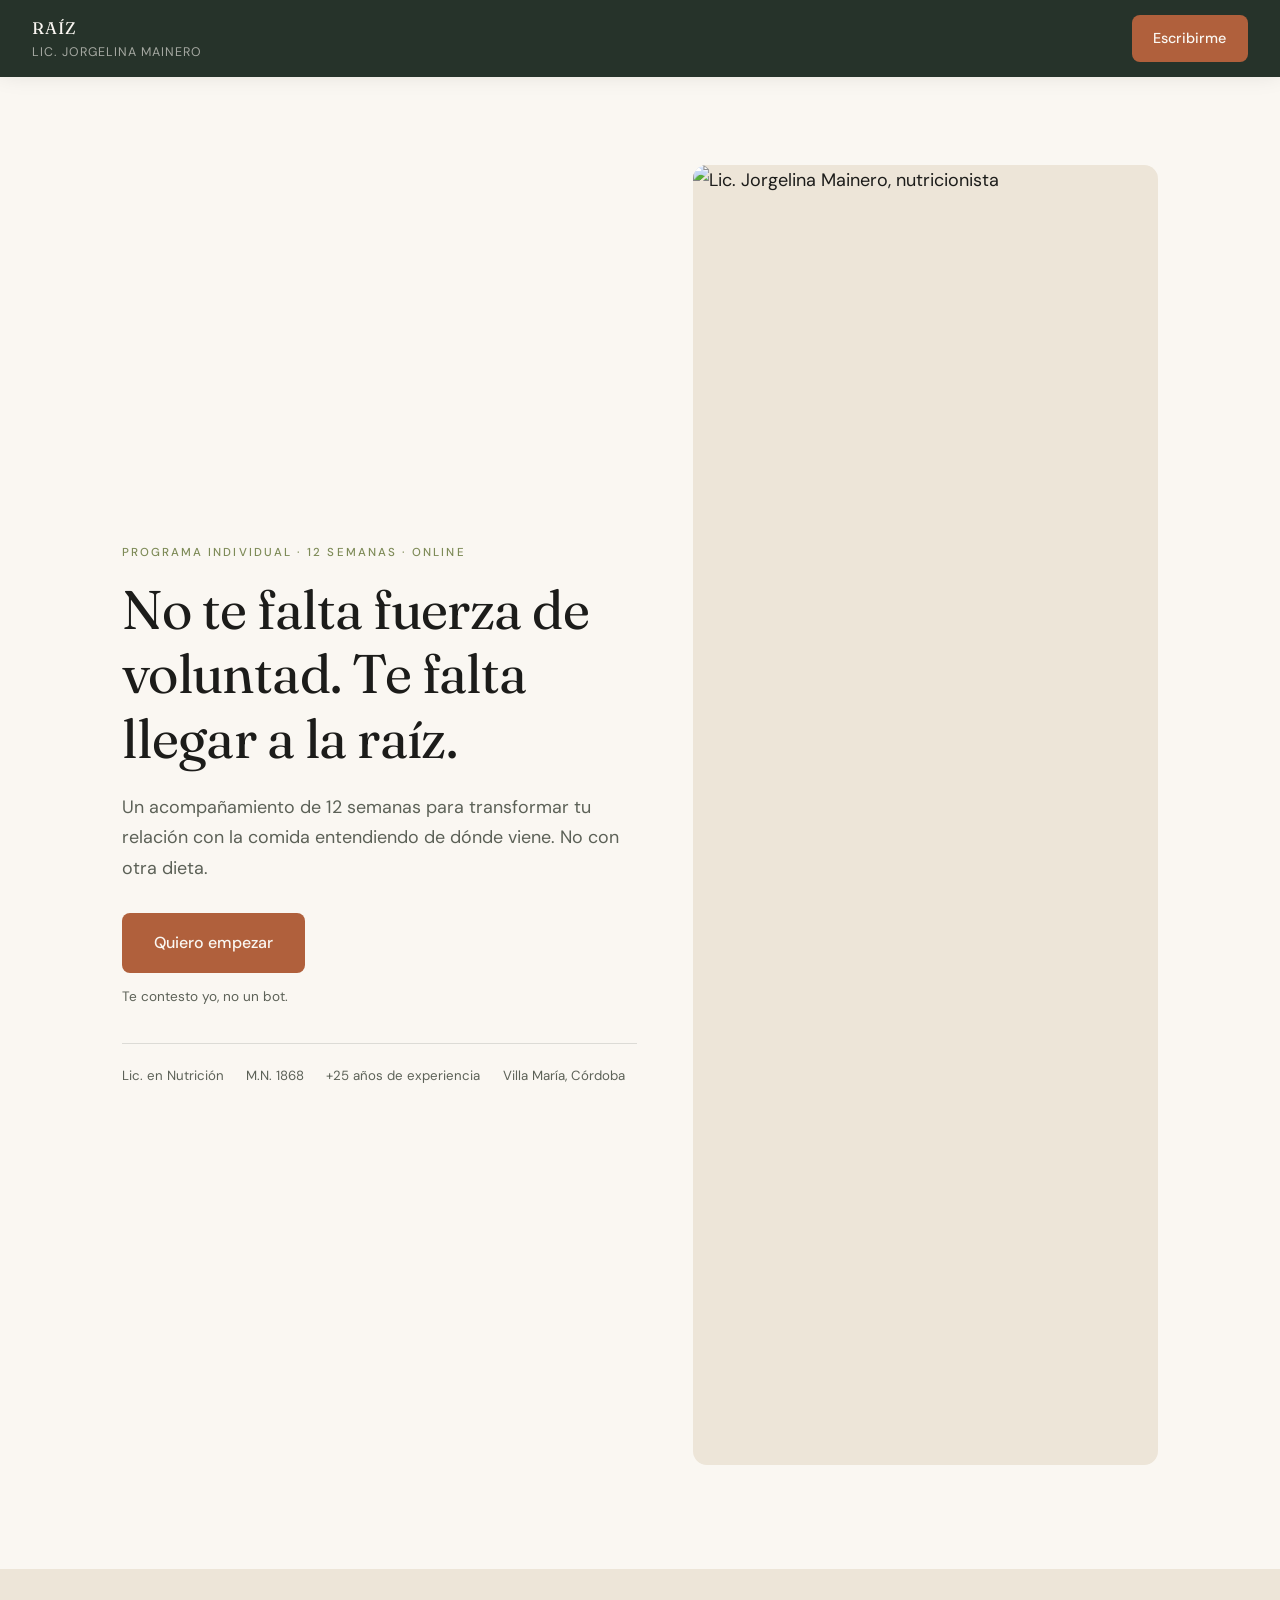
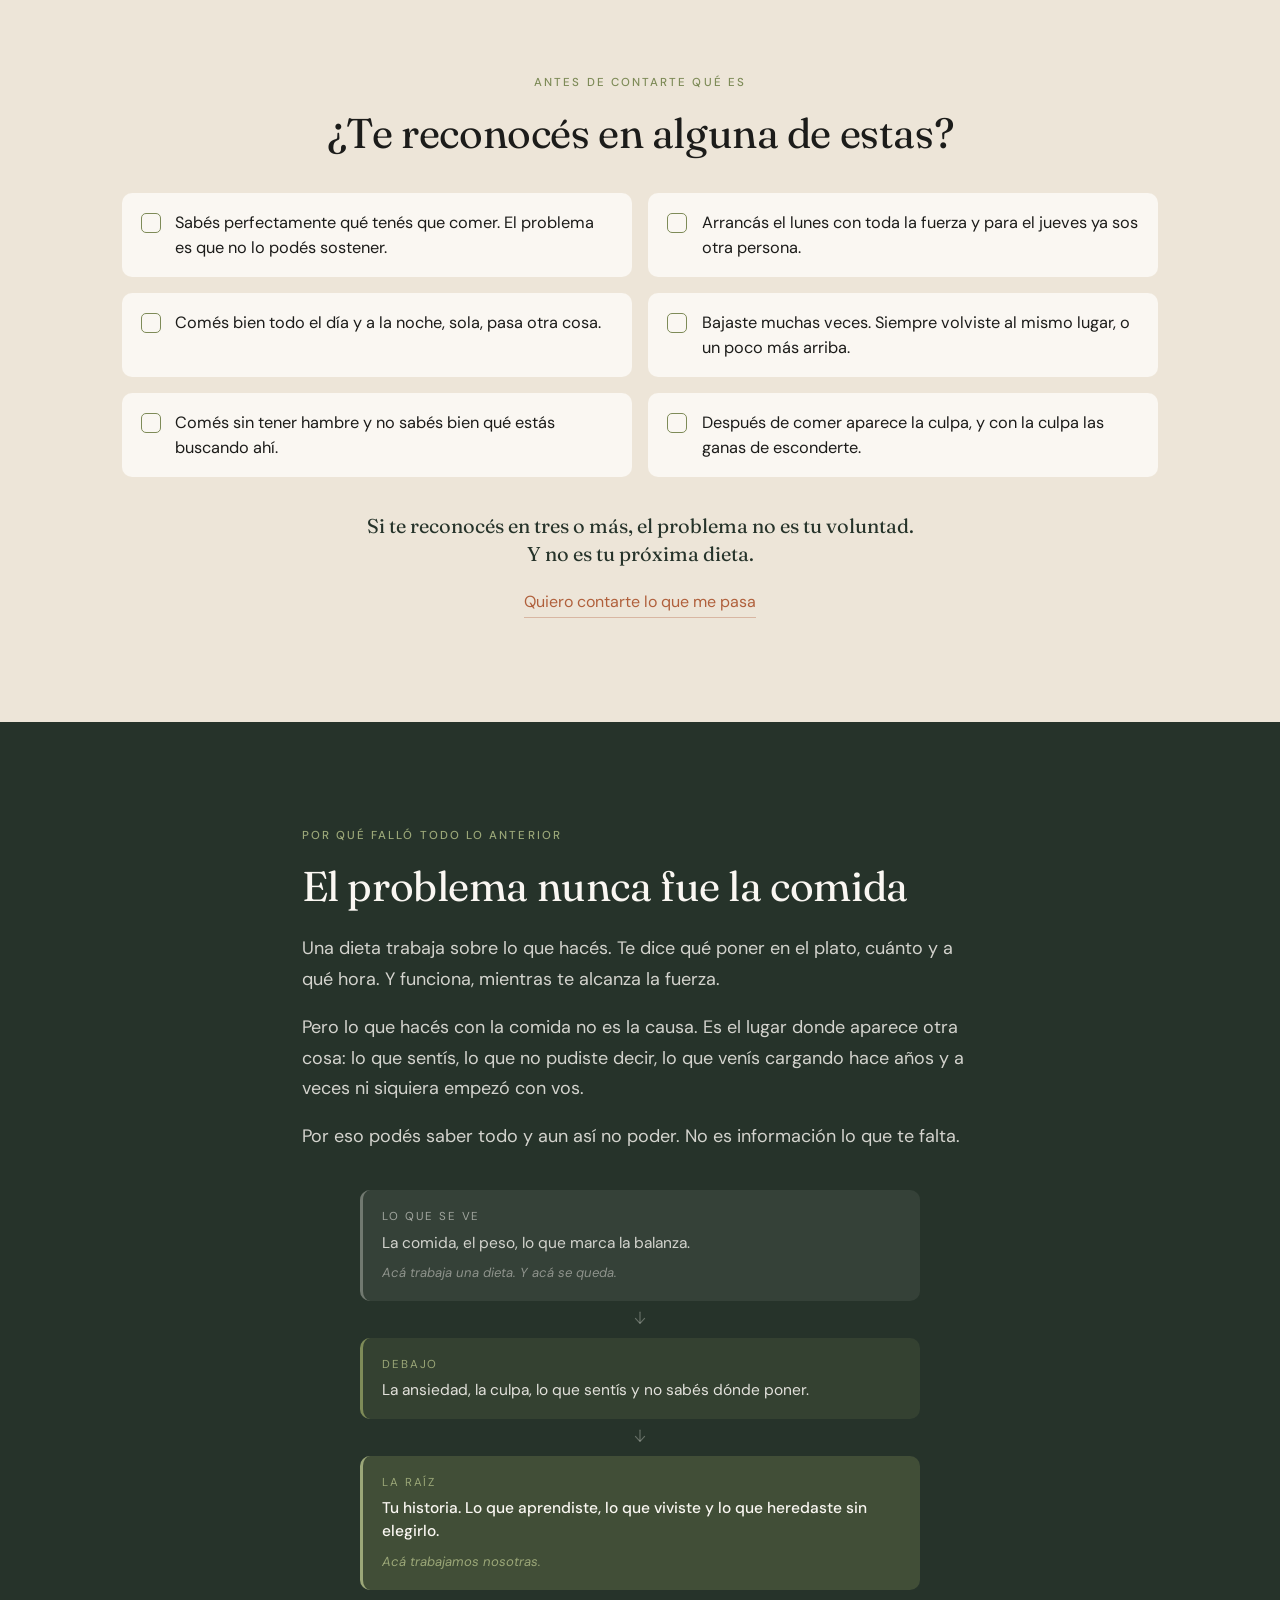
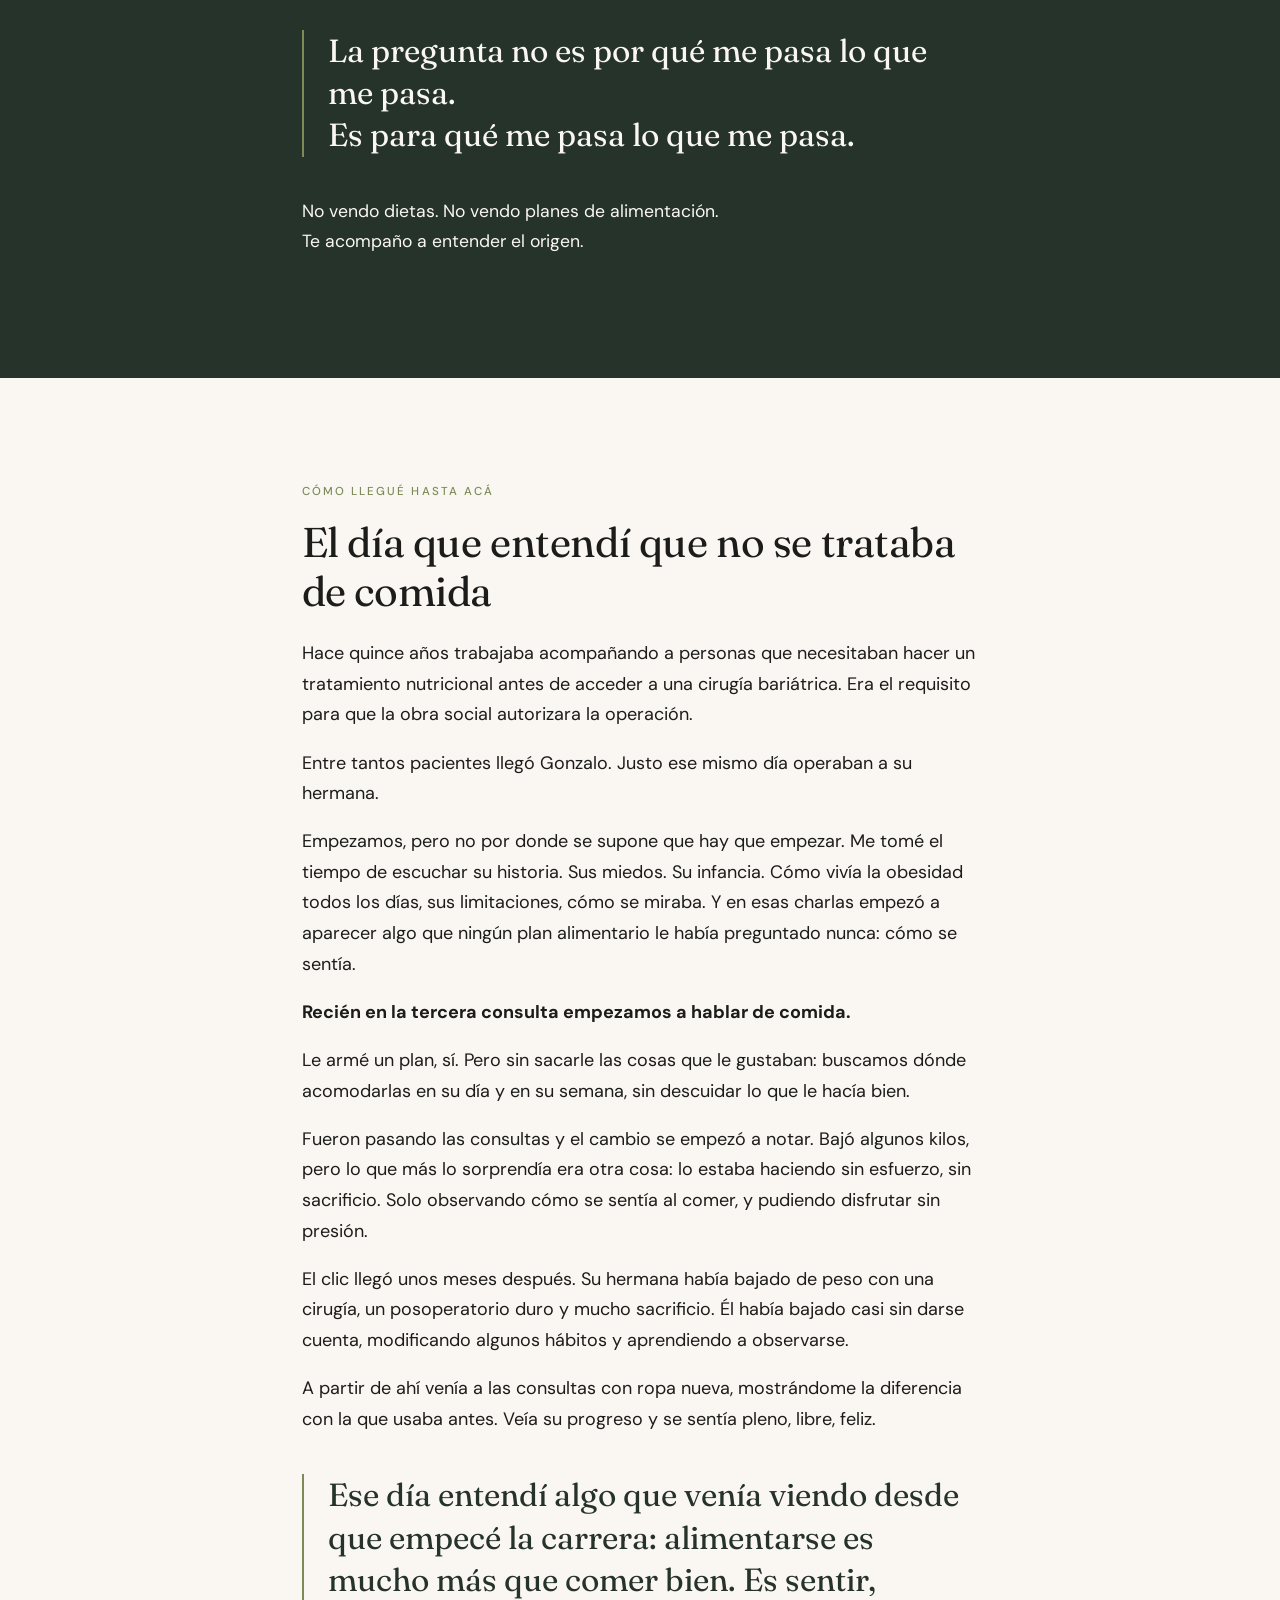
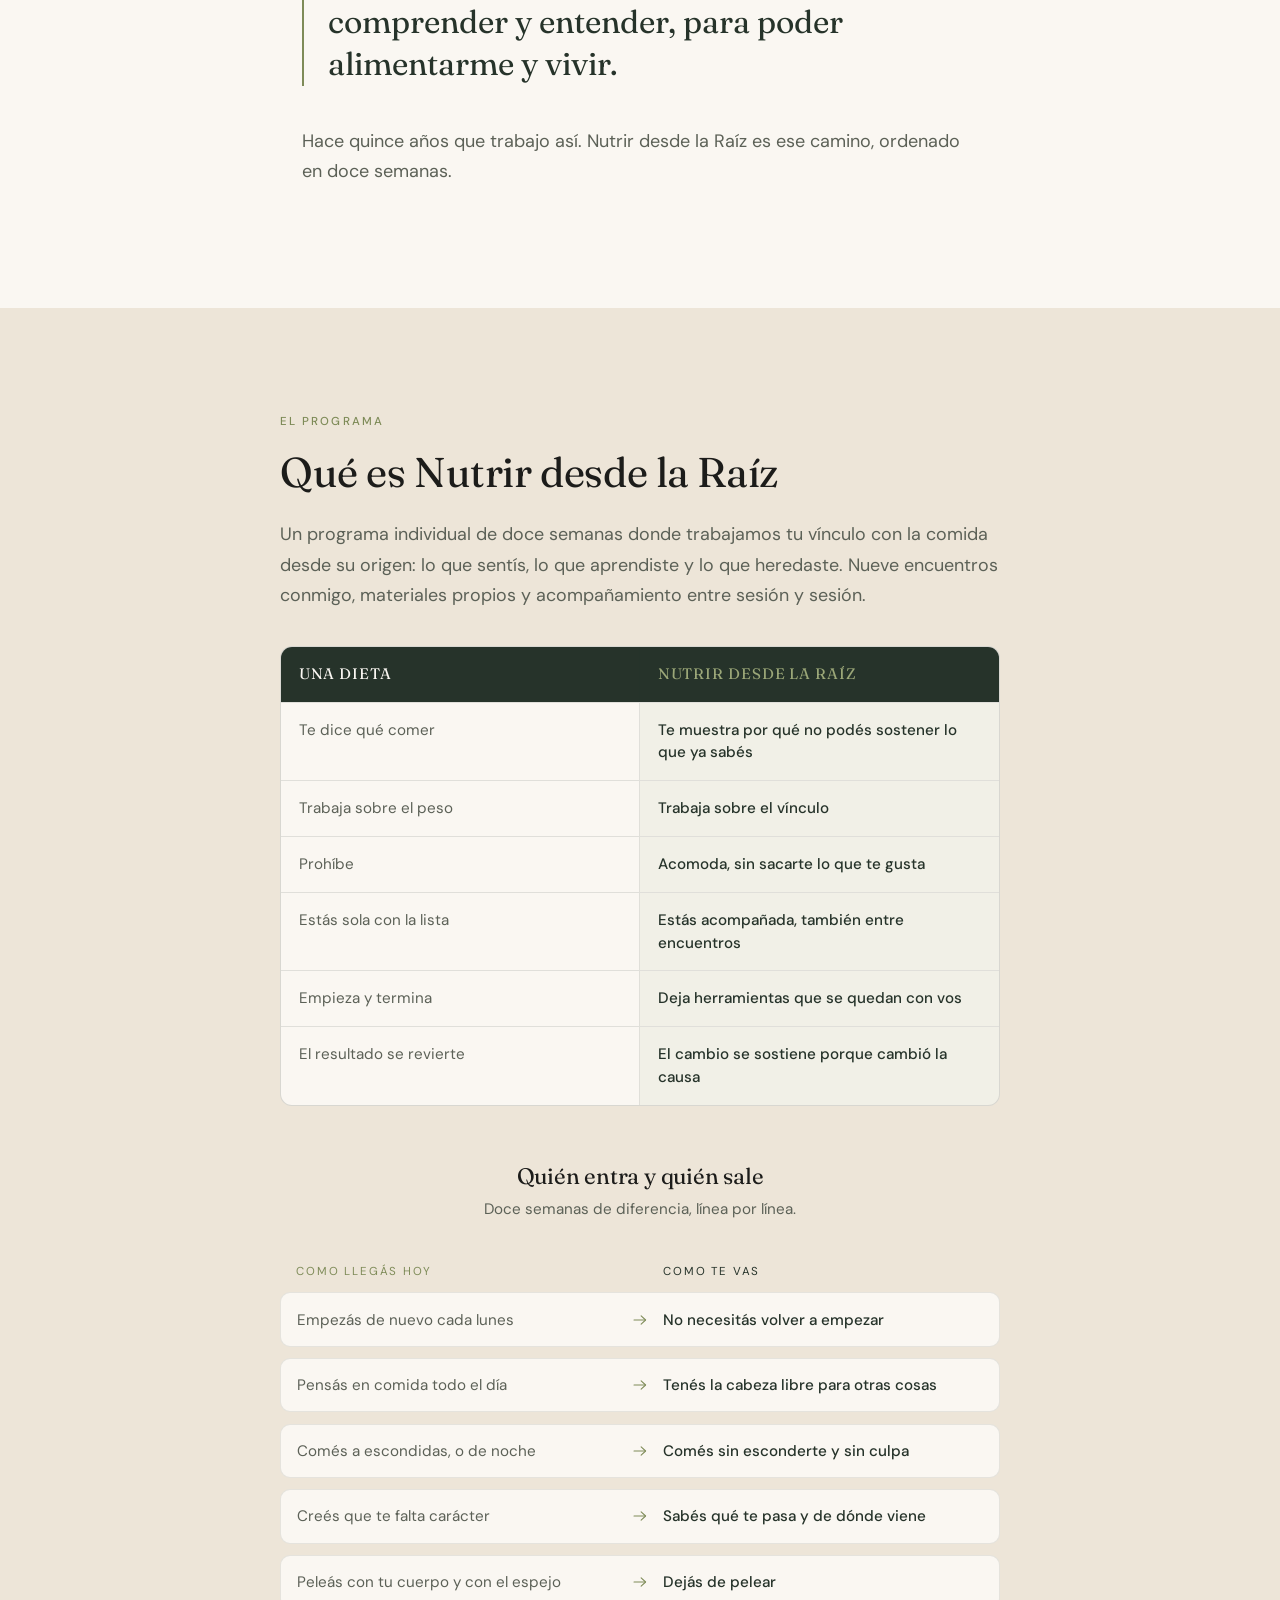
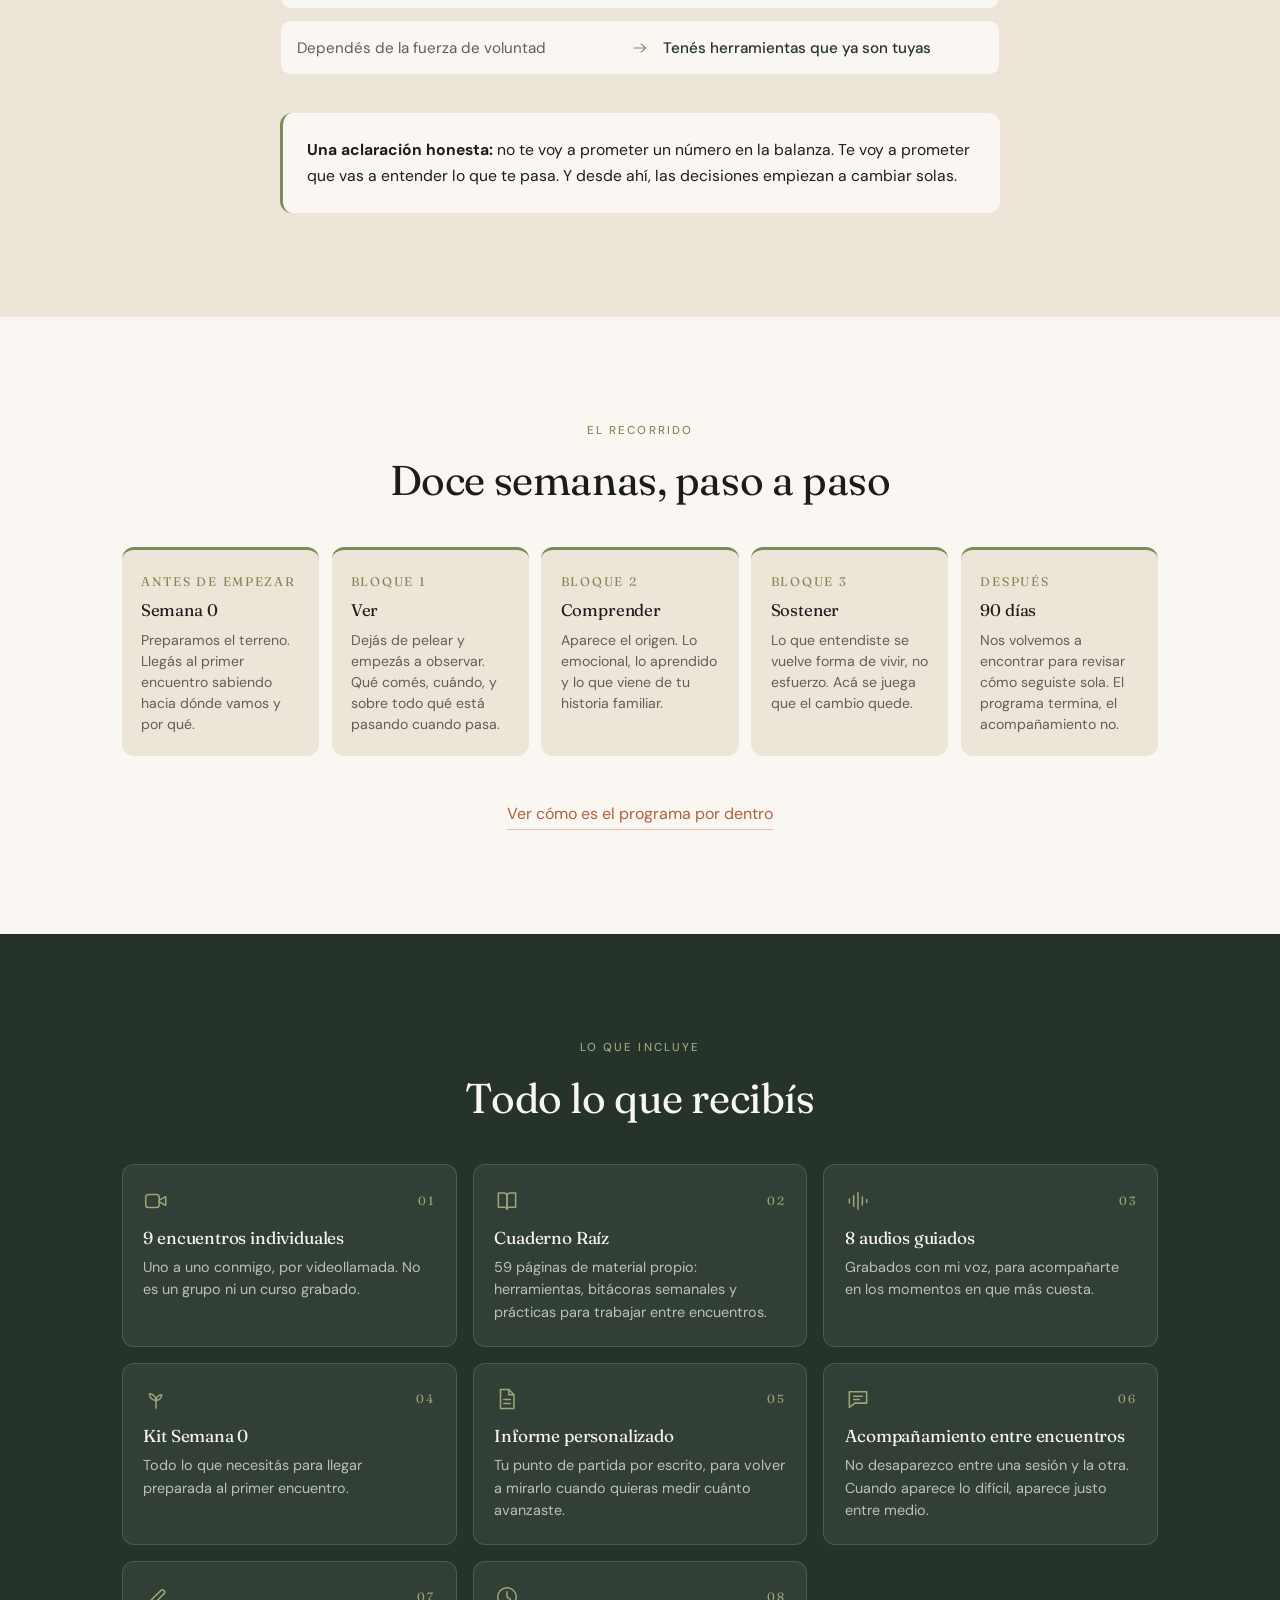
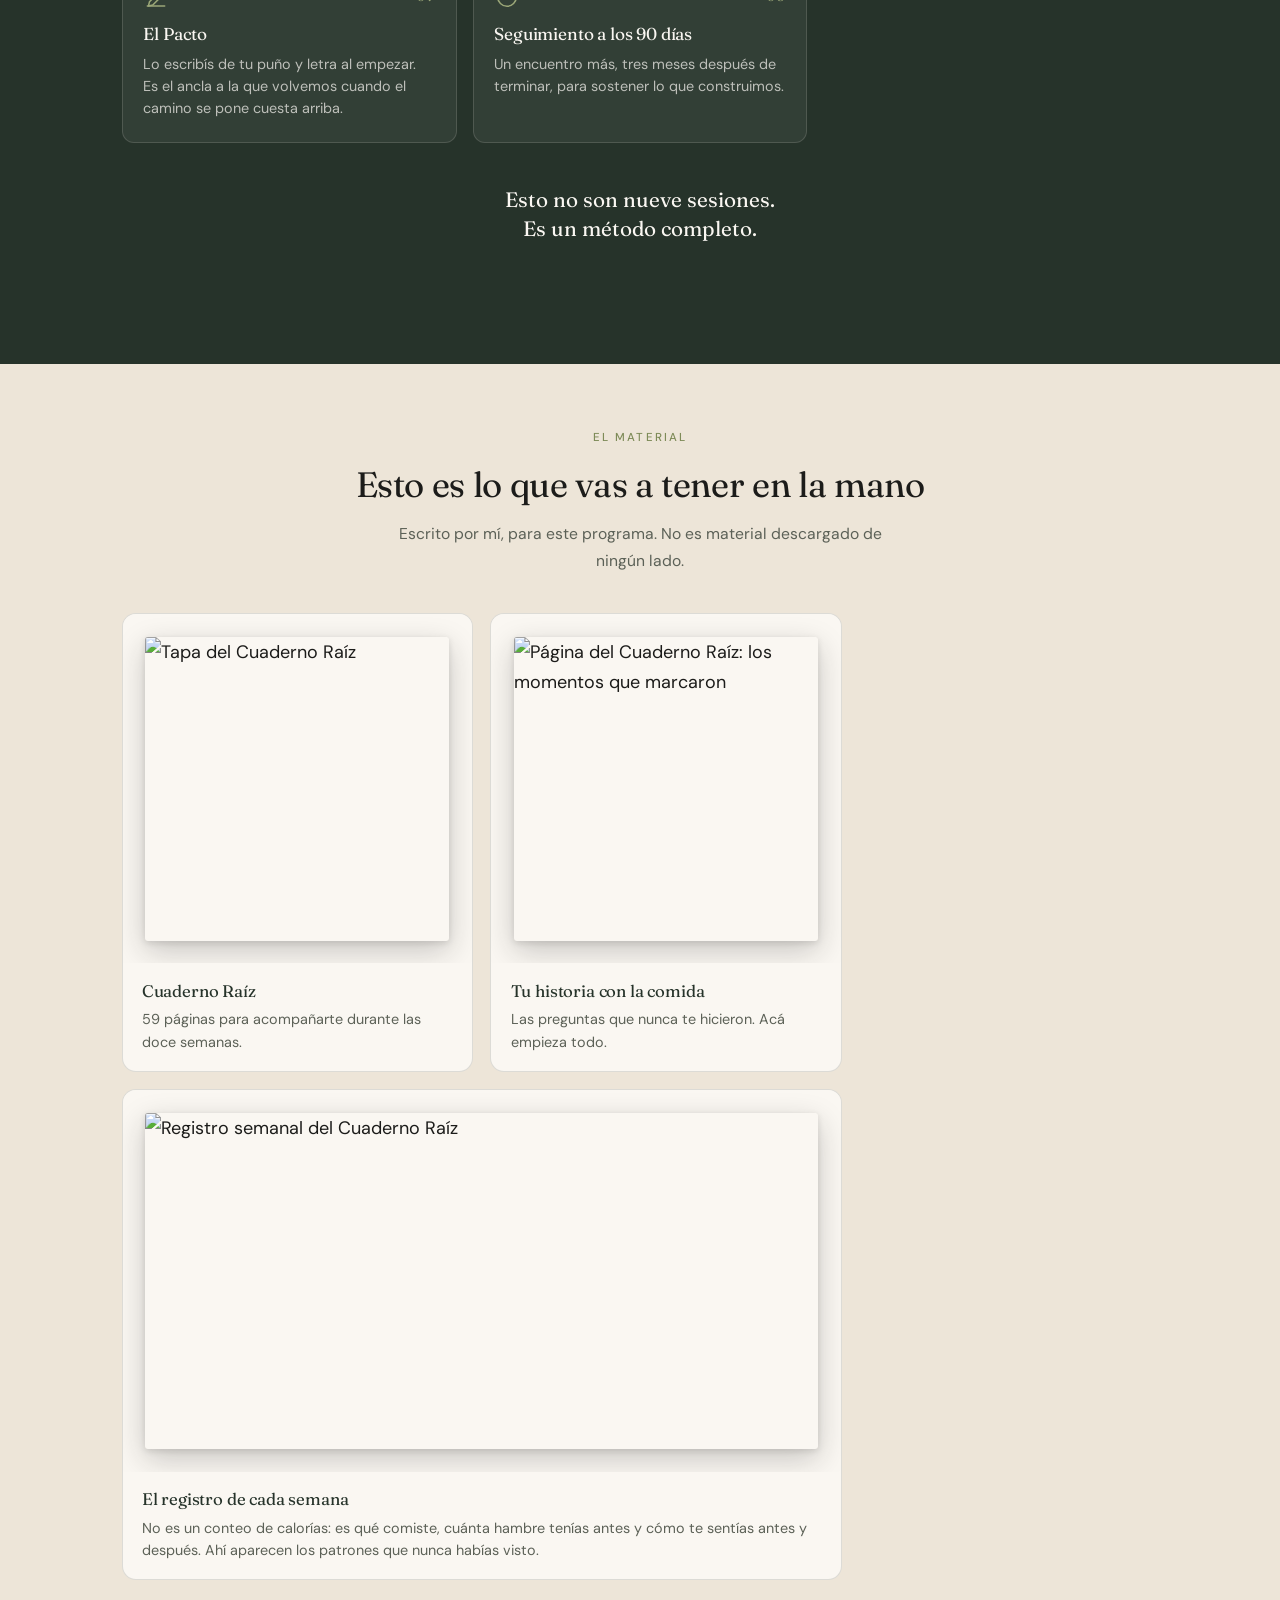
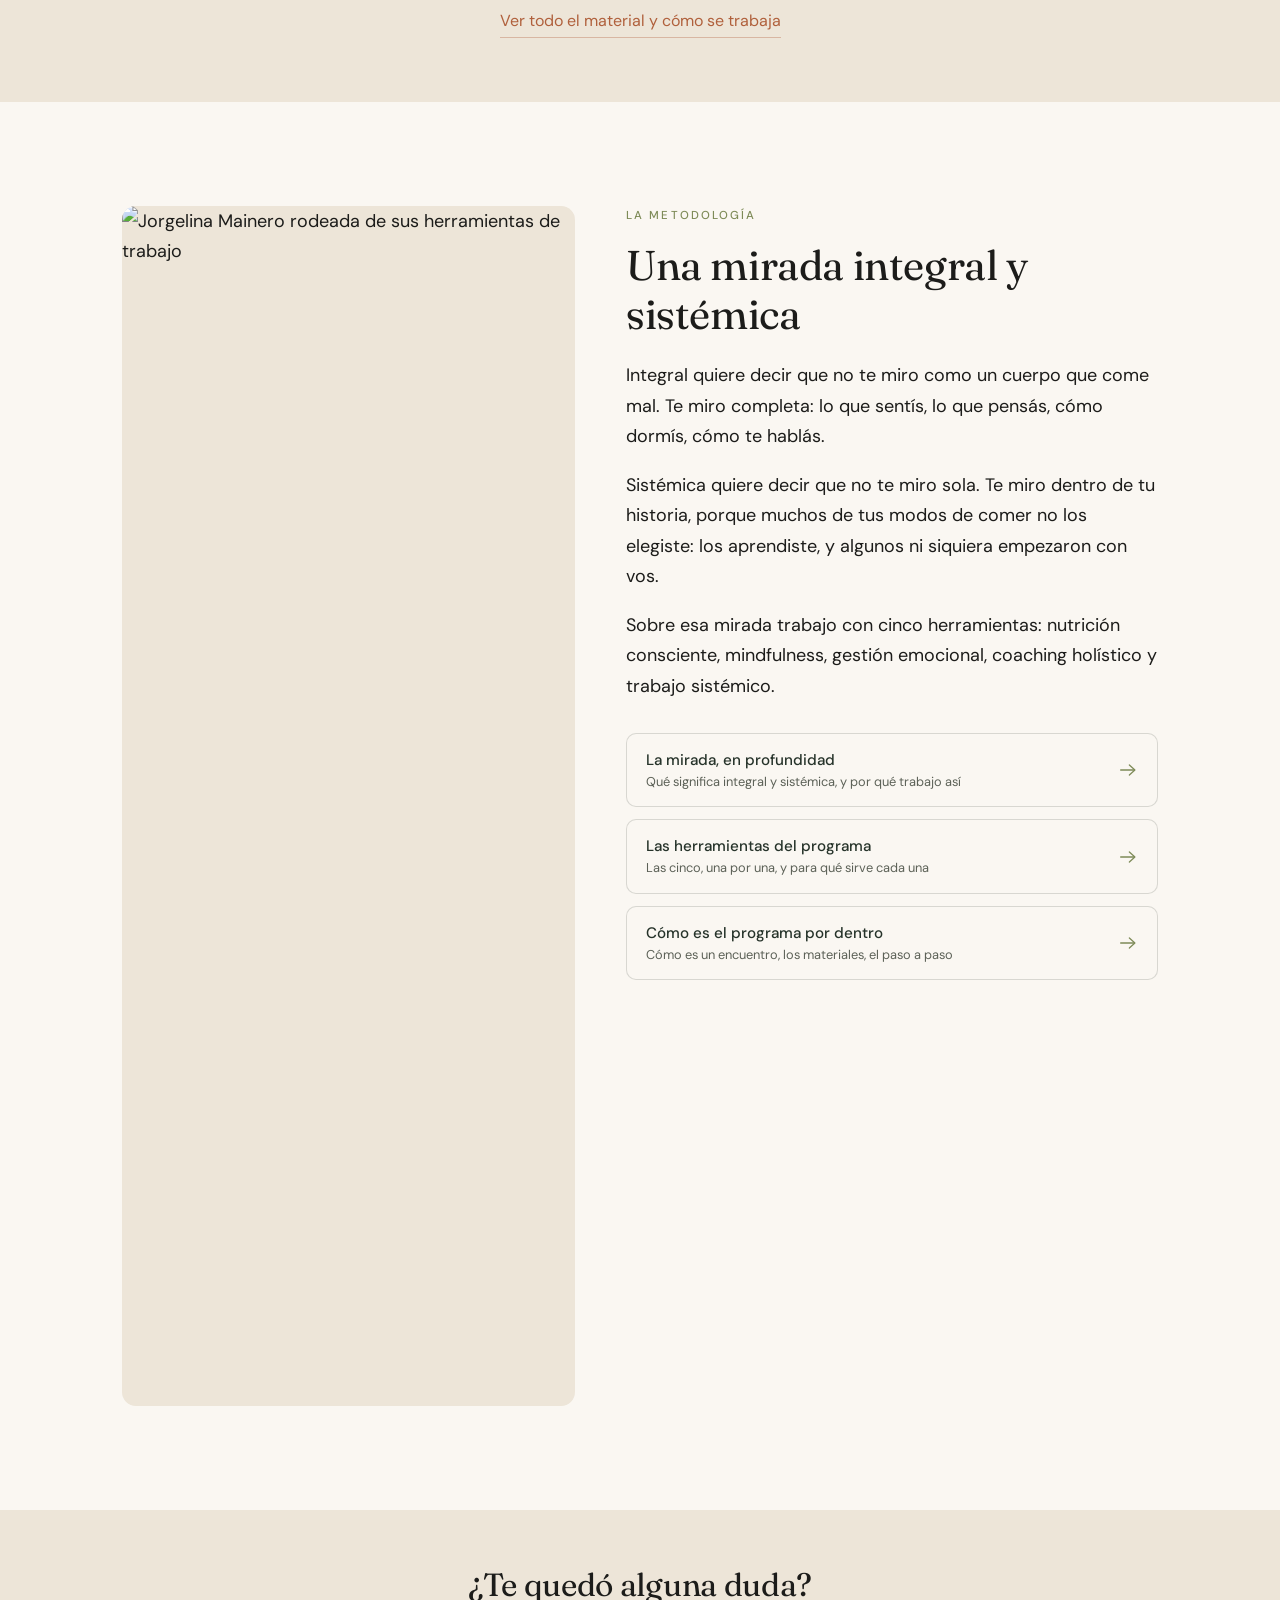
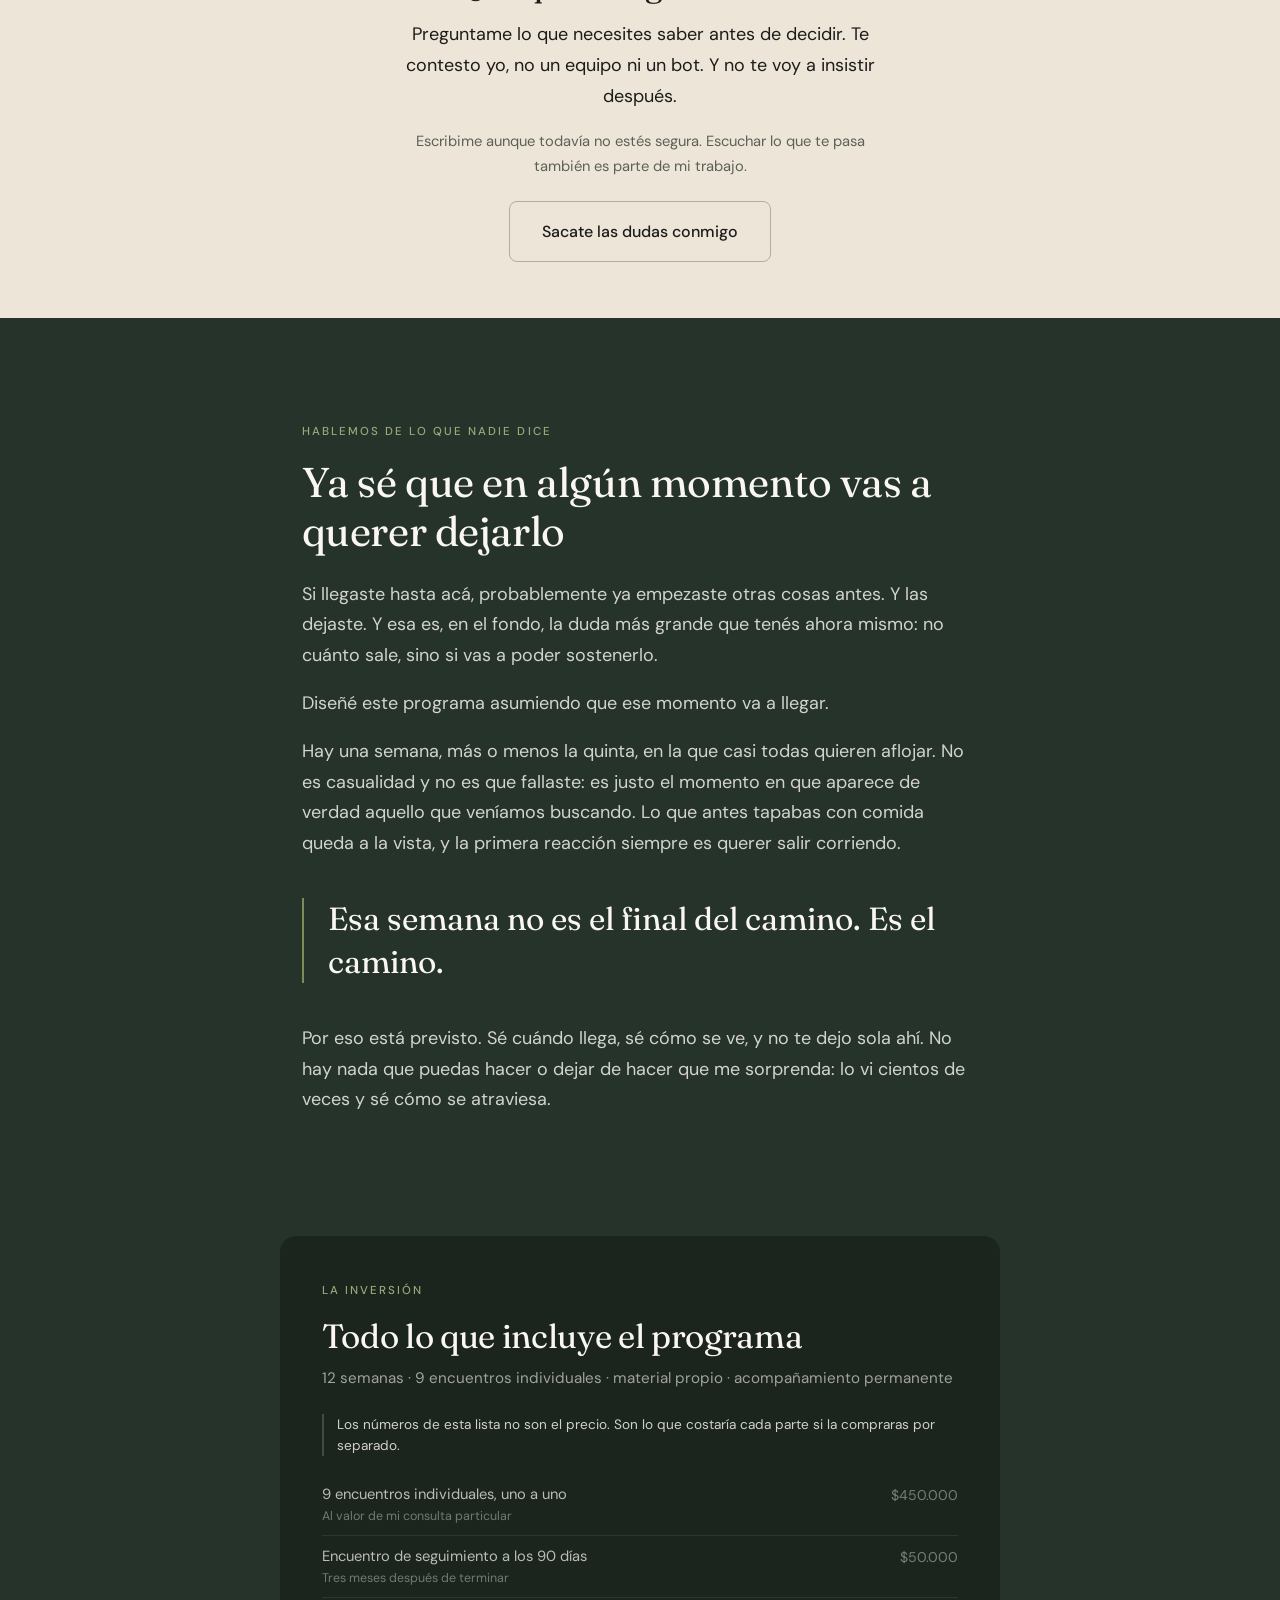
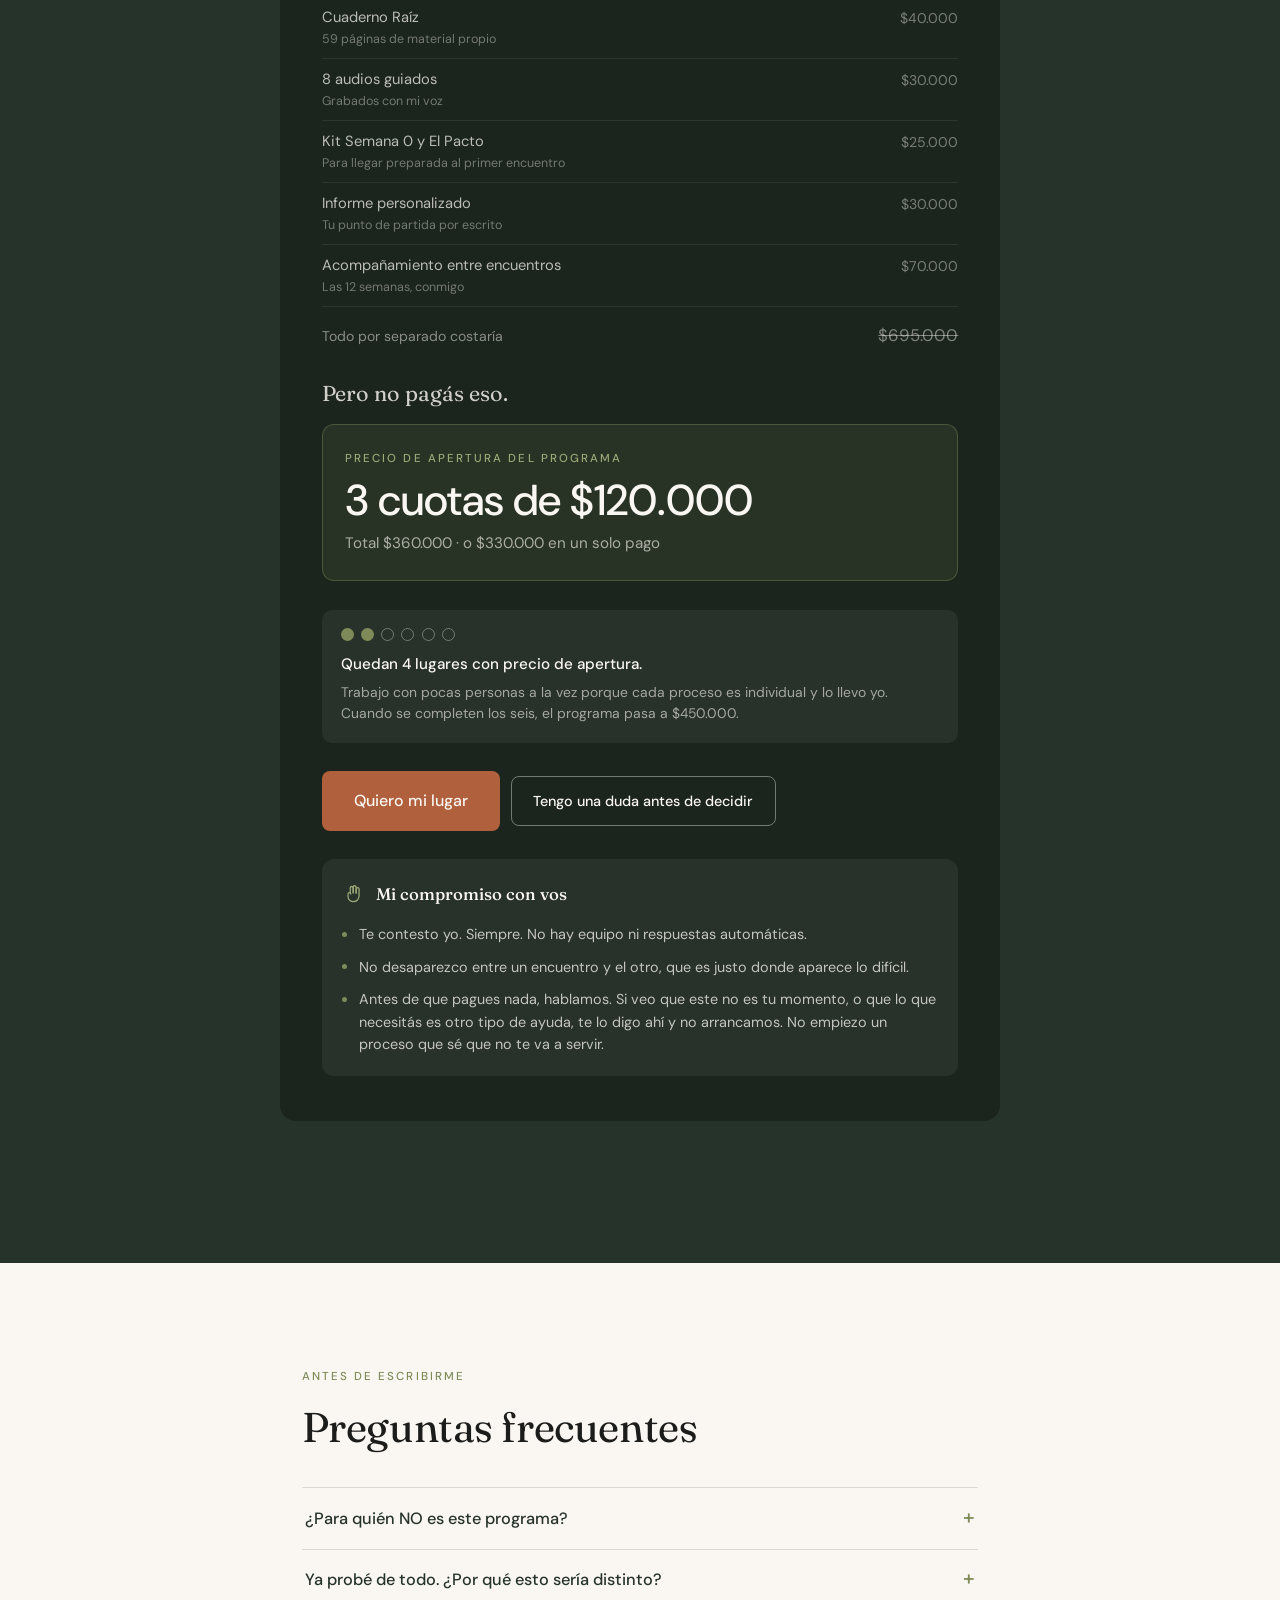
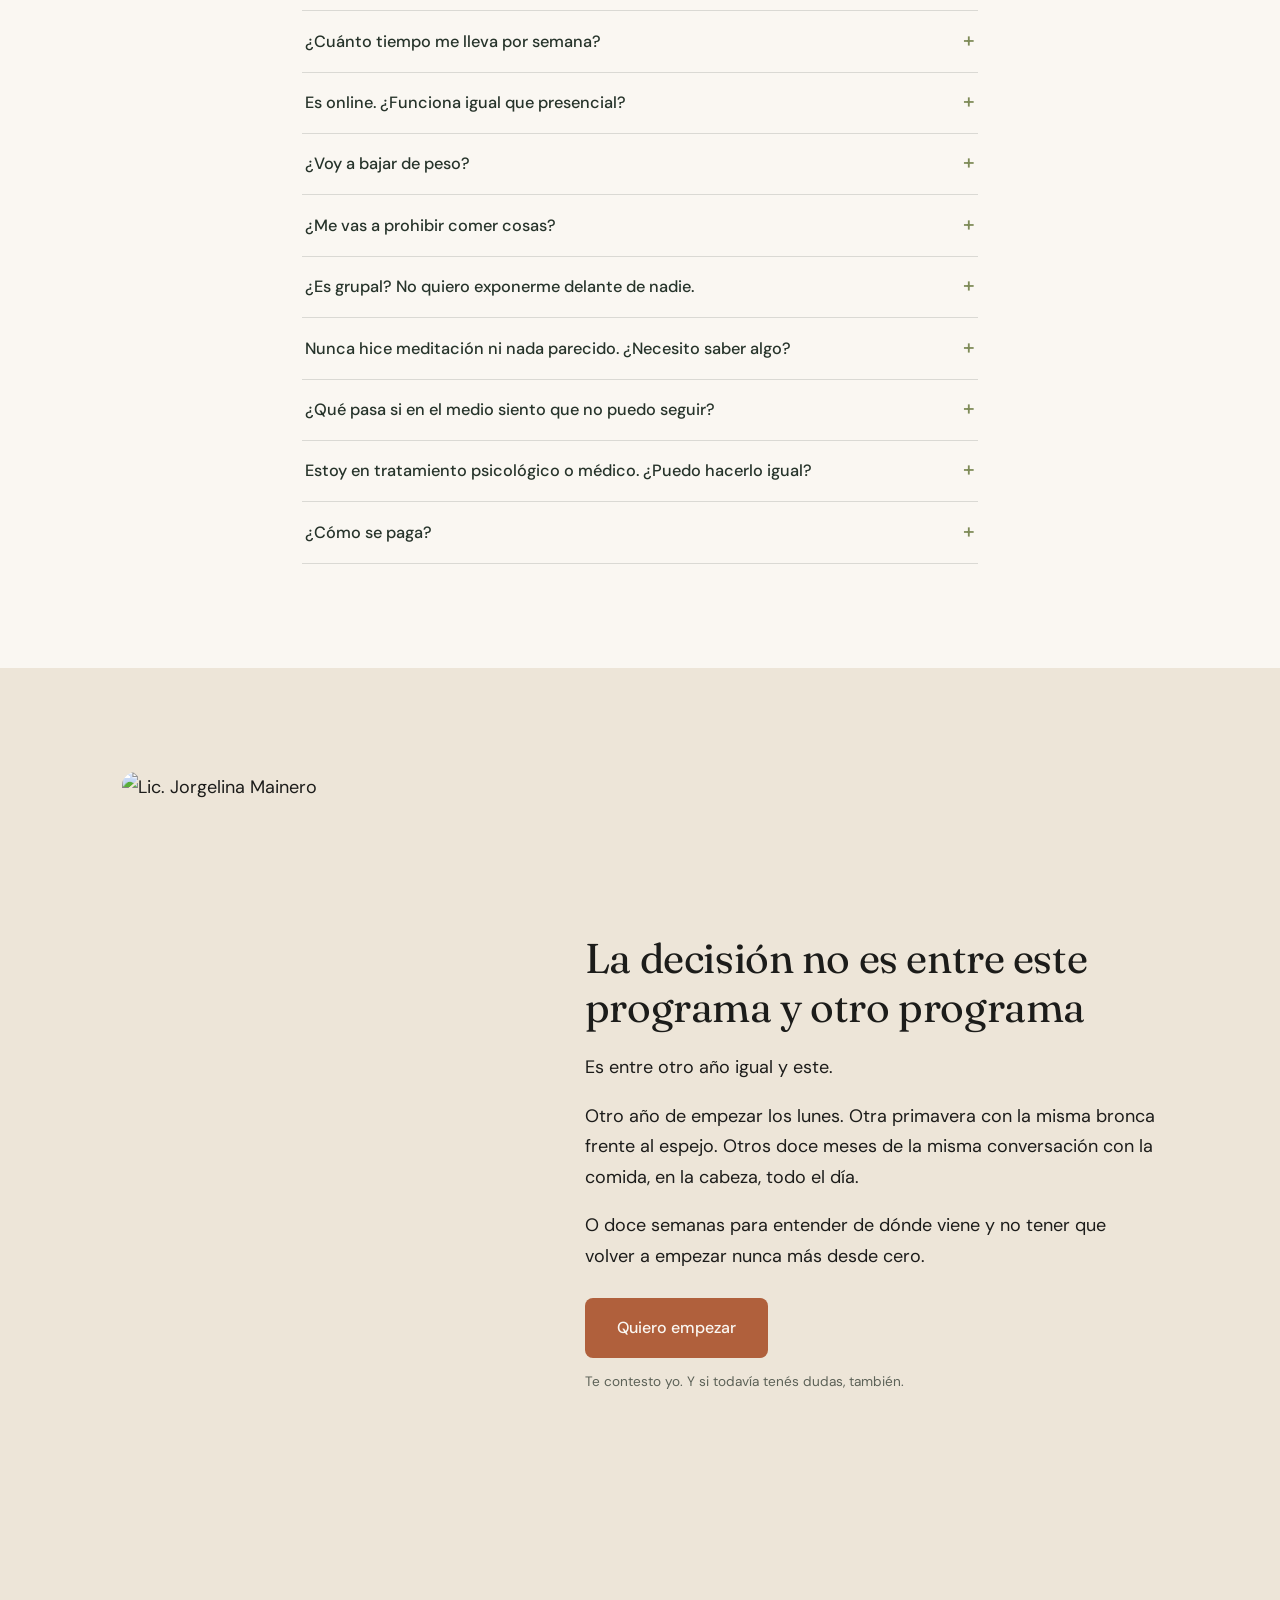
==== index.html @ c506e62b "Sitio Nutrir desde la Raiz - paginas y estilos" ====
<!DOCTYPE html>
<html lang="es-AR">
<head>
<meta charset="UTF-8">
<meta name="viewport" content="width=device-width, initial-scale=1">
<title>Nutrir desde la Raíz — Lic. Jorgelina Mainero</title>
<meta name="description" content="Programa individual de 12 semanas para transformar tu relación con la comida entendiendo de dónde viene. Nutrición integral y bienestar emocional. Lic. Jorgelina Mainero, M.N. 1868.">
<meta property="og:title" content="Nutrir desde la Raíz — Programa de 12 semanas">
<meta property="og:description" content="No te falta fuerza de voluntad. Te falta llegar a la raíz.">
<link rel="preconnect" href="https://fonts.googleapis.com">
<link rel="preconnect" href="https://fonts.gstatic.com" crossorigin>
<link href="https://fonts.googleapis.com/css2?family=Fraunces:opsz,wght@9..144,300;9..144,400;9..144,500&family=DM+Sans:wght@400;500&display=swap" rel="stylesheet">
<link rel="stylesheet" href="estilos.css">
</head>
<body>

<svg width="0" height="0" style="position:absolute" aria-hidden="true" focusable="false"><defs>
<symbol id="i-bowl" viewBox="0 0 24 24"><path d="M3 11h18a9 9 0 0 1-18 0z"/><path d="M12.2 8c0-1.7.8-2.5 2-3.3"/><path d="M8.6 8c0-1.2.6-1.8 1.5-2.4"/></symbol>
<symbol id="i-ripple" viewBox="0 0 24 24"><circle cx="12" cy="12" r="2.2"/><circle cx="12" cy="12" r="6"/><circle cx="12" cy="12" r="9.6"/></symbol>
<symbol id="i-heart" viewBox="0 0 24 24"><path d="M12 20.2s-7.2-4.5-7.2-9.4A3.9 3.9 0 0 1 12 8.3a3.9 3.9 0 0 1 7.2 2.5c0 4.9-7.2 9.4-7.2 9.4z"/></symbol>
<symbol id="i-target" viewBox="0 0 24 24"><circle cx="12" cy="12" r="8.6"/><circle cx="12" cy="12" r="3.2"/><path d="M12 3.4v2.6M12 18v2.6M3.4 12H6M18 12h2.6"/></symbol>
<symbol id="i-nodes" viewBox="0 0 24 24"><circle cx="12" cy="5" r="2.2"/><circle cx="5" cy="18" r="2.2"/><circle cx="19" cy="18" r="2.2"/><path d="M10.7 6.9 6.3 16.1M13.3 6.9l4.4 9.2M7.2 18h9.6"/></symbol>
<symbol id="i-video" viewBox="0 0 24 24"><rect x="2.5" y="6" width="12.5" height="12" rx="2.6"/><path d="M15 11.2 21 8v8l-6-3.2z"/></symbol>
<symbol id="i-book" viewBox="0 0 24 24"><path d="M4 4.6h5.6a3 3 0 0 1 2.4 3v11.8a2.4 2.4 0 0 0-2.4-1.7H4z"/><path d="M20 4.6h-5.6a3 3 0 0 0-2.4 3v11.8a2.4 2.4 0 0 1 2.4-1.7H20z"/></symbol>
<symbol id="i-wave" viewBox="0 0 24 24"><path d="M4 10.2v3.6M8 7.2v9.6M12 4.4v15.2M16 8.4v7.2M20 10.6v2.8"/></symbol>
<symbol id="i-sprout" viewBox="0 0 24 24"><path d="M12 20.5v-7.2"/><path d="M12 13.3c0-3.4-2.7-6.1-6.1-6.1 0 3.4 2.7 6.1 6.1 6.1z"/><path d="M12 13.3c0-2.9 2.3-5.2 5.2-5.2 0 2.9-2.3 5.2-5.2 5.2z"/></symbol>
<symbol id="i-doc" viewBox="0 0 24 24"><path d="M6 3.2h7.6L18.4 8v12.8H6z"/><path d="M13.6 3.2V8h4.8"/><path d="M9 12.4h6M9 16.2h6"/></symbol>
<symbol id="i-chat" viewBox="0 0 24 24"><path d="M4 5.4h16v10.4H9.2l-5.2 4z"/><path d="M8 9.4h8M8 12.4h5"/></symbol>
<symbol id="i-pen" viewBox="0 0 24 24"><path d="M4 20.4h16"/><path d="M6 16.4 16.3 6.1a2.1 2.1 0 0 1 3 3L9 19.4l-4 1z"/></symbol>
<symbol id="i-clock" viewBox="0 0 24 24"><circle cx="12" cy="12" r="8.6"/><path d="M12 7.2V12l3.2 2.1"/></symbol>
<symbol id="i-shield" viewBox="0 0 24 24"><path d="M12 3.2 19 6v6c0 4.3-3 7.7-7 8.8-4-1.1-7-4.5-7-8.8V6z"/><path d="m9.1 12 2.2 2.2 4.3-4.4"/></symbol>
<symbol id="i-play" viewBox="0 0 24 24"><path d="M8.5 5.6v12.8L19 12z"/></symbol>
<symbol id="i-pause" viewBox="0 0 24 24"><path d="M9.4 5.6v12.8M14.6 5.6v12.8"/></symbol>
<symbol id="i-arrow" viewBox="0 0 24 24"><path d="M4 12h15"/><path d="m13.5 6.5 6 5.5-6 5.5"/></symbol>
<symbol id="i-down" viewBox="0 0 24 24"><path d="M12 5v13"/><path d="m6.5 12.5 5.5 6 5.5-6"/></symbol>
<symbol id="i-hand" viewBox="0 0 24 24"><path d="M9 11V5.4a1.6 1.6 0 0 1 3.2 0V11"/><path d="M12.2 10.4V4.6a1.6 1.6 0 0 1 3.2 0V11"/><path d="M15.4 11V6.6a1.6 1.6 0 0 1 3.2 0v7.6c0 3.4-2.6 6.2-6 6.2s-6-2.4-6-5.4v-3a1.5 1.5 0 0 1 3 0"/></symbol>
<symbol id="i-eye" viewBox="0 0 24 24"><path d="M2.5 12S6 5.8 12 5.8 21.5 12 21.5 12 18 18.2 12 18.2 2.5 12 2.5 12z"/><circle cx="12" cy="12" r="3"/></symbol>
<symbol id="i-layers" viewBox="0 0 24 24"><path d="m12 3.4 8.6 4.4L12 12.2 3.4 7.8z"/><path d="m3.4 12.4 8.6 4.4 8.6-4.4"/><path d="m3.4 16.8 8.6 4.4 8.6-4.4"/></symbol>
</defs></svg>

<div id="prog"></div>

<div id="bar">
  <div>
    <a class="bmark" href="index.html">Raíz</a>
    <div class="bsub">Lic. Jorgelina Mainero</div>
  </div>
  <a class="btn btn-sm" href="https://wa.me/5493534139222?text=Hola%20Jorgelina%21%20Estoy%20leyendo%20la%20p%C3%A1gina%20del%20Programa%20Ra%C3%ADz%20y%20quiero%20hablar%20con%20vos." target="_blank" rel="noopener">Escribirme</a>
</div>

<!-- ===== HERO ===== -->
<section id="hero">
  <div class="wrap">
    <div class="hgrid">
      <div class="rv">
        <div class="eyebrow">Programa individual · 12 semanas · Online</div>
        <h1>No te falta fuerza de voluntad. Te falta llegar a la raíz.</h1>
        <p class="lead" style="margin-top:1.3rem">Un acompañamiento de 12 semanas para transformar tu relación con la comida entendiendo de dónde viene. No con otra dieta.</p>
        <a class="btn" href="https://wa.me/5493534139222?text=Hola%20Jorgelina%21%20Vengo%20de%20la%20p%C3%A1gina%20del%20Programa%20Ra%C3%ADz%20y%20quiero%20empezar.%20Contame%20c%C3%B3mo%20sigo." target="_blank" rel="noopener" style="margin-top:.8rem">Quiero empezar</a>
        <p class="micro">Te contesto yo, no un bot.</p>

        <!-- AUDIO: dejá "audio-jorgelina.mp3" en esta misma carpeta. Si no existe, el bloque se oculta solo. -->
        <div class="audio" id="audiobox">
          <div class="ico" id="aico"><svg class="ic ic-fill" style="width:15px;height:15px;margin-left:2px"><use href="#i-play"/></svg></div>
          <span>Escuchame 90 segundos antes de seguir leyendo</span>
          <audio id="aud" preload="none" src="audio-jorgelina.mp3"></audio>
        </div>

        <div class="creds">
          <span>Lic. en Nutrición</span><span>M.N. 1868</span><span>+25 años de experiencia</span><span>Villa María, Córdoba</span>
        </div>
      </div>
      <div class="hphoto rv">
        <img src="img/jorgelina-hero.jpg" alt="Lic. Jorgelina Mainero, nutricionista" width="1040" height="1300">
      </div>
    </div>
  </div>
</section>

<!-- ===== EL ESPEJO ===== -->
<section class="s-arena">
  <div class="wrap">
    <div class="narrow rv" style="text-align:center">
      <div class="eyebrow">Antes de contarte qué es</div>
      <h2>¿Te reconocés en alguna de estas?</h2>
    </div>
    <ul class="check rv">
      <li><span class="dot"></span><span>Sabés perfectamente qué tenés que comer. El problema es que no lo podés sostener.</span></li>
      <li><span class="dot"></span><span>Arrancás el lunes con toda la fuerza y para el jueves ya sos otra persona.</span></li>
      <li><span class="dot"></span><span>Comés bien todo el día y a la noche, sola, pasa otra cosa.</span></li>
      <li><span class="dot"></span><span>Bajaste muchas veces. Siempre volviste al mismo lugar, o un poco más arriba.</span></li>
      <li><span class="dot"></span><span>Comés sin tener hambre y no sabés bien qué estás buscando ahí.</span></li>
      <li><span class="dot"></span><span>Después de comer aparece la culpa, y con la culpa las ganas de esconderte.</span></li>
    </ul>
    <div class="narrow rv" style="text-align:center">
      <p style="font-family:var(--serif);font-size:1.25rem;line-height:1.4;color:var(--verde)">Si te reconocés en tres o más, el problema no es tu voluntad.<br>Y no es tu próxima dieta.</p>
      <a class="tlink" href="https://wa.me/5493534139222?text=Hola%20Jorgelina%21%20Me%20sent%C3%AD%20muy%20identificada%20con%20las%20situaciones%20que%20describ%C3%ADs%20en%20tu%20p%C3%A1gina.%20Quiero%20contarte%20lo%20que%20me%20pasa%20a%20m%C3%AD." target="_blank" rel="noopener">Quiero contarte lo que me pasa</a>
    </div>
  </div>
</section>

<!-- ===== EL REENCUADRE ===== -->
<section class="s-verde">
  <div class="wrap narrow rv">
    <div class="eyebrow">Por qué falló todo lo anterior</div>
    <h2>El problema nunca fue la comida</h2>
    <p style="margin-top:1.4rem">Una dieta trabaja sobre lo que hacés. Te dice qué poner en el plato, cuánto y a qué hora. Y funciona, mientras te alcanza la fuerza.</p>
    <p>Pero lo que hacés con la comida no es la causa. Es el lugar donde aparece otra cosa: lo que sentís, lo que no pudiste decir, lo que venís cargando hace años y a veces ni siquiera empezó con vos.</p>
    <p>Por eso podés saber todo y aun así no poder. No es información lo que te falta.</p>

    <div class="capas">
      <div class="capa c1">
        <div class="t">Lo que se ve</div>
        <div class="d">La comida, el peso, lo que marca la balanza.</div>
        <div class="w">Acá trabaja una dieta. Y acá se queda.</div>
      </div>
      <div class="capaflecha"><svg class="ic" style="width:20px;height:20px"><use href="#i-down"/></svg></div>
      <div class="capa c2">
        <div class="t">Debajo</div>
        <div class="d">La ansiedad, la culpa, lo que sentís y no sabés dónde poner.</div>
      </div>
      <div class="capaflecha"><svg class="ic" style="width:20px;height:20px"><use href="#i-down"/></svg></div>
      <div class="capa c3">
        <div class="t">La raíz</div>
        <div class="d">Tu historia. Lo que aprendiste, lo que viviste y lo que heredaste sin elegirlo.</div>
        <div class="w">Acá trabajamos nosotras.</div>
      </div>
    </div>

    <blockquote class="quote">La pregunta no es por qué me pasa lo que me pasa.<br>Es para qué me pasa lo que me pasa.</blockquote>
    <p style="font-size:1.1rem;color:var(--hueso)">No vendo dietas. No vendo planes de alimentación.<br>Te acompaño a entender el origen.</p>
  </div>
</section>

<!-- ===== LA HISTORIA ===== -->
<section class="s-hueso">
  <div class="wrap narrow rv">
    <div class="eyebrow">Cómo llegué hasta acá</div>
    <h2>El día que entendí que no se trataba de comida</h2>
    <p style="margin-top:1.4rem">Hace quince años trabajaba acompañando a personas que necesitaban hacer un tratamiento nutricional antes de acceder a una cirugía bariátrica. Era el requisito para que la obra social autorizara la operación.</p>
    <p>Entre tantos pacientes llegó Gonzalo. Justo ese mismo día operaban a su hermana.</p>
    <p>Empezamos, pero no por donde se supone que hay que empezar. Me tomé el tiempo de escuchar su historia. Sus miedos. Su infancia. Cómo vivía la obesidad todos los días, sus limitaciones, cómo se miraba. Y en esas charlas empezó a aparecer algo que ningún plan alimentario le había preguntado nunca: cómo se sentía.</p>
    <p><strong>Recién en la tercera consulta empezamos a hablar de comida.</strong></p>
    <p>Le armé un plan, sí. Pero sin sacarle las cosas que le gustaban: buscamos dónde acomodarlas en su día y en su semana, sin descuidar lo que le hacía bien.</p>
    <p>Fueron pasando las consultas y el cambio se empezó a notar. Bajó algunos kilos, pero lo que más lo sorprendía era otra cosa: lo estaba haciendo sin esfuerzo, sin sacrificio. Solo observando cómo se sentía al comer, y pudiendo disfrutar sin presión.</p>
    <p>El clic llegó unos meses después. Su hermana había bajado de peso con una cirugía, un posoperatorio duro y mucho sacrificio. Él había bajado casi sin darse cuenta, modificando algunos hábitos y aprendiendo a observarse.</p>
    <p>A partir de ahí venía a las consultas con ropa nueva, mostrándome la diferencia con la que usaba antes. Veía su progreso y se sentía pleno, libre, feliz.</p>
    <blockquote class="quote">Ese día entendí algo que venía viendo desde que empecé la carrera: alimentarse es mucho más que comer bien. Es sentir, comprender y entender, para poder alimentarme y vivir.</blockquote>
    <p style="color:var(--gris)">Hace quince años que trabajo así. Nutrir desde la Raíz es ese camino, ordenado en doce semanas.</p>
  </div>
</section>

<!-- ===== QUÉ ES RAÍZ ===== -->
<section class="s-arena">
  <div class="wrap">
    <div class="narrow rv">
      <div class="eyebrow">El programa</div>
      <h2>Qué es Nutrir desde la Raíz</h2>
      <p style="margin-top:1.4rem" class="lead">Un programa individual de doce semanas donde trabajamos tu vínculo con la comida desde su origen: lo que sentís, lo que aprendiste y lo que heredaste. Nueve encuentros conmigo, materiales propios y acompañamiento entre sesión y sesión.</p>
    </div>

    <div class="cmp narrow rv">
      <div class="row head"><div class="c">Una dieta</div><div class="c">Nutrir desde la Raíz</div></div>
      <div class="row"><div class="c">Te dice qué comer</div><div class="c">Te muestra por qué no podés sostener lo que ya sabés</div></div>
      <div class="row"><div class="c">Trabaja sobre el peso</div><div class="c">Trabaja sobre el vínculo</div></div>
      <div class="row"><div class="c">Prohíbe</div><div class="c">Acomoda, sin sacarte lo que te gusta</div></div>
      <div class="row"><div class="c">Estás sola con la lista</div><div class="c">Estás acompañada, también entre encuentros</div></div>
      <div class="row"><div class="c">Empieza y termina</div><div class="c">Deja herramientas que se quedan con vos</div></div>
      <div class="row"><div class="c">El resultado se revierte</div><div class="c">El cambio se sostiene porque cambió la causa</div></div>
    </div>

    <div class="narrow rv" style="margin-top:3.5rem;text-align:center">
      <h3 style="margin-bottom:.4rem">Quién entra y quién sale</h3>
      <p style="font-size:.95rem;color:var(--gris)">Doce semanas de diferencia, línea por línea.</p>
    </div>
    <div class="ad narrow rv">
      <div class="hd"><span>Como llegás hoy</span><span></span><span>Como te vas</span></div>
      <div class="p"><span class="x">Empezás de nuevo cada lunes</span><span class="ar"><svg class="ic" style="width:18px;height:18px"><use href="#i-arrow"/></svg></span><span class="y">No necesitás volver a empezar</span></div>
      <div class="p"><span class="x">Pensás en comida todo el día</span><span class="ar"><svg class="ic" style="width:18px;height:18px"><use href="#i-arrow"/></svg></span><span class="y">Tenés la cabeza libre para otras cosas</span></div>
      <div class="p"><span class="x">Comés a escondidas, o de noche</span><span class="ar"><svg class="ic" style="width:18px;height:18px"><use href="#i-arrow"/></svg></span><span class="y">Comés sin esconderte y sin culpa</span></div>
      <div class="p"><span class="x">Creés que te falta carácter</span><span class="ar"><svg class="ic" style="width:18px;height:18px"><use href="#i-arrow"/></svg></span><span class="y">Sabés qué te pasa y de dónde viene</span></div>
      <div class="p"><span class="x">Peleás con tu cuerpo y con el espejo</span><span class="ar"><svg class="ic" style="width:18px;height:18px"><use href="#i-arrow"/></svg></span><span class="y">Dejás de pelear</span></div>
      <div class="p"><span class="x">Dependés de la fuerza de voluntad</span><span class="ar"><svg class="ic" style="width:18px;height:18px"><use href="#i-arrow"/></svg></span><span class="y">Tenés herramientas que ya son tuyas</span></div>
    </div>

    <div class="narrow rv" style="background:var(--hueso);border-radius:12px;padding:1.5rem;border-left:3px solid var(--oliva)">
      <p style="margin:0;font-size:.98rem;line-height:1.65"><strong>Una aclaración honesta:</strong> no te voy a prometer un número en la balanza. Te voy a prometer que vas a entender lo que te pasa. Y desde ahí, las decisiones empiezan a cambiar solas.</p>
    </div>
  </div>
</section>

<!-- ===== EL CAMINO ===== -->
<section class="s-hueso">
  <div class="wrap">
    <div class="narrow rv" style="text-align:center">
      <div class="eyebrow">El recorrido</div>
      <h2>Doce semanas, paso a paso</h2>
    </div>
    <div class="tl rv">
      <div class="st"><div class="n">Antes de empezar</div><h3>Semana 0</h3><p>Preparamos el terreno. Llegás al primer encuentro sabiendo hacia dónde vamos y por qué.</p></div>
      <div class="st"><div class="n">Bloque 1</div><h3>Ver</h3><p>Dejás de pelear y empezás a observar. Qué comés, cuándo, y sobre todo qué está pasando cuando pasa.</p></div>
      <div class="st"><div class="n">Bloque 2</div><h3>Comprender</h3><p>Aparece el origen. Lo emocional, lo aprendido y lo que viene de tu historia familiar.</p></div>
      <div class="st"><div class="n">Bloque 3</div><h3>Sostener</h3><p>Lo que entendiste se vuelve forma de vivir, no esfuerzo. Acá se juega que el cambio quede.</p></div>
      <div class="st"><div class="n">Después</div><h3>90 días</h3><p>Nos volvemos a encontrar para revisar cómo seguiste sola. El programa termina, el acompañamiento no.</p></div>
    </div>
    <div class="narrow rv" style="text-align:center">
      <a class="tlink" href="el-programa.html">Ver cómo es el programa por dentro</a>
    </div>
  </div>
</section>

<!-- ===== TODO LO QUE RECIBÍS ===== -->
<section class="s-verde">
  <div class="wrap">
    <div class="narrow rv" style="text-align:center">
      <div class="eyebrow">Lo que incluye</div>
      <h2>Todo lo que recibís</h2>
    </div>
    <div class="cards rv">
      <div class="card"><div class="k"><svg class="ic"><use href="#i-video"/></svg>01</div><h3>9 encuentros individuales</h3><p>Uno a uno conmigo, por videollamada. No es un grupo ni un curso grabado.</p></div>
      <div class="card"><div class="k"><svg class="ic"><use href="#i-book"/></svg>02</div><h3>Cuaderno Raíz</h3><p>59 páginas de material propio: herramientas, bitácoras semanales y prácticas para trabajar entre encuentros.</p></div>
      <div class="card"><div class="k"><svg class="ic"><use href="#i-wave"/></svg>03</div><h3>8 audios guiados</h3><p>Grabados con mi voz, para acompañarte en los momentos en que más cuesta.</p></div>
      <div class="card"><div class="k"><svg class="ic"><use href="#i-sprout"/></svg>04</div><h3>Kit Semana 0</h3><p>Todo lo que necesitás para llegar preparada al primer encuentro.</p></div>
      <div class="card"><div class="k"><svg class="ic"><use href="#i-doc"/></svg>05</div><h3>Informe personalizado</h3><p>Tu punto de partida por escrito, para volver a mirarlo cuando quieras medir cuánto avanzaste.</p></div>
      <div class="card"><div class="k"><svg class="ic"><use href="#i-chat"/></svg>06</div><h3>Acompañamiento entre encuentros</h3><p>No desaparezco entre una sesión y la otra. Cuando aparece lo difícil, aparece justo entre medio.</p></div>
      <div class="card"><div class="k"><svg class="ic"><use href="#i-pen"/></svg>07</div><h3>El Pacto</h3><p>Lo escribís de tu puño y letra al empezar. Es el ancla a la que volvemos cuando el camino se pone cuesta arriba.</p></div>
      <div class="card"><div class="k"><svg class="ic"><use href="#i-clock"/></svg>08</div><h3>Seguimiento a los 90 días</h3><p>Un encuentro más, tres meses después de terminar, para sostener lo que construimos.</p></div>
    </div>
    <div class="narrow rv" style="text-align:center">
      <p style="font-family:var(--serif);font-size:1.3rem;color:var(--hueso);line-height:1.4">Esto no son nueve sesiones.<br>Es un método completo.</p>
    </div>
  </div>
</section>

<!-- ===== EL MATERIAL, A LA VISTA ===== -->
<section class="s-arena" style="padding-top:4rem;padding-bottom:4rem">
  <div class="wrap">
    <div class="narrow rv" style="text-align:center">
      <div class="eyebrow">El material</div>
      <h2 style="font-size:clamp(1.5rem,4vw,2.2rem)">Esto es lo que vas a tener en la mano</h2>
      <p style="font-size:.98rem;color:var(--gris);max-width:520px;margin:1rem auto 0">Escrito por mí, para este programa. No es material descargado de ningún lado.</p>
    </div>
    <div class="gal narrow rv" style="margin-bottom:1.6rem">
      <div class="gitem">
        <div class="fr" style="background:var(--hueso)"><img src="img/cuaderno-tapa.jpg" alt="Tapa del Cuaderno Raíz"></div>
        <div class="tx"><h3>Cuaderno Raíz</h3><p>59 páginas para acompañarte durante las doce semanas.</p></div>
      </div>
      <div class="gitem">
        <div class="fr" style="background:var(--hueso)"><img src="img/cuaderno-interior.jpg" alt="Página del Cuaderno Raíz: los momentos que marcaron"></div>
        <div class="tx"><h3>Tu historia con la comida</h3><p>Las preguntas que nunca te hicieron. Acá empieza todo.</p></div>
      </div>
      <div class="gitem ancho">
        <div class="fr" style="background:var(--hueso)"><img src="img/registro-semanal.jpg" alt="Registro semanal del Cuaderno Raíz"></div>
        <div class="tx"><h3>El registro de cada semana</h3><p>No es un conteo de calorías: es qué comiste, cuánta hambre tenías antes y cómo te sentías antes y después. Ahí aparecen los patrones que nunca habías visto.</p></div>
      </div>
    </div>
    <div class="narrow rv" style="text-align:center">
      <a class="tlink" href="el-programa.html">Ver todo el material y cómo se trabaja</a>
    </div>
  </div>
</section>

<!-- ===== METODOLOGÍA (resumen + enlaces) ===== -->
<section class="s-hueso">
  <div class="wrap">
    <div class="mgrid">
      <div class="mphoto rv">
        <img src="img/jorgelina-herramientas.jpg" alt="Jorgelina Mainero rodeada de sus herramientas de trabajo" width="900" height="1200">
      </div>
      <div class="rv">
        <div class="eyebrow">La metodología</div>
        <h2>Una mirada integral y sistémica</h2>
        <p style="margin-top:1.3rem">Integral quiere decir que no te miro como un cuerpo que come mal. Te miro completa: lo que sentís, lo que pensás, cómo dormís, cómo te hablás.</p>
        <p>Sistémica quiere decir que no te miro sola. Te miro dentro de tu historia, porque muchos de tus modos de comer no los elegiste: los aprendiste, y algunos ni siquiera empezaron con vos.</p>
        <p>Sobre esa mirada trabajo con cinco herramientas: nutrición consciente, mindfulness, gestión emocional, coaching holístico y trabajo sistémico.</p>
        <div class="mas" style="grid-template-columns:1fr">
          <a href="metodologia.html"><span class="tx">La mirada, en profundidad<em>Qué significa integral y sistémica, y por qué trabajo así</em></span><svg class="ic"><use href="#i-arrow"/></svg></a>
          <a href="herramientas.html"><span class="tx">Las herramientas del programa<em>Las cinco, una por una, y para qué sirve cada una</em></span><svg class="ic"><use href="#i-arrow"/></svg></a>
          <a href="el-programa.html"><span class="tx">Cómo es el programa por dentro<em>Cómo es un encuentro, los materiales, el paso a paso</em></span><svg class="ic"><use href="#i-arrow"/></svg></a>
        </div>
      </div>
    </div>
  </div>
</section>

<!-- ===== BLOQUE HUMANO ===== -->
<section class="s-arena" style="padding-top:3.5rem;padding-bottom:3.5rem">
  <div class="wrap narrow rv" style="text-align:center">
    <h2 style="font-size:clamp(1.4rem,3.6vw,2rem)">¿Te quedó alguna duda?</h2>
    <p style="margin-top:1rem;max-width:520px;margin-left:auto;margin-right:auto">Preguntame lo que necesites saber antes de decidir. Te contesto yo, no un equipo ni un bot. Y no te voy a insistir después.</p>
    <p style="font-size:.92rem;color:var(--gris);max-width:480px;margin:0 auto 1.4rem">Escribime aunque todavía no estés segura. Escuchar lo que te pasa también es parte de mi trabajo.</p>
    <a class="btn btn-ghost" href="https://wa.me/5493534139222?text=Hola%20Jorgelina%21%20Le%C3%AD%20toda%20la%20informaci%C3%B3n%20del%20Programa%20Ra%C3%ADz%20y%20me%20qued%C3%B3%20una%20duda%20que%20quiero%20hacerte%20antes%20de%20decidir." target="_blank" rel="noopener">Sacate las dudas conmigo</a>
  </div>
</section>

<!--
  ===== TESTIMONIOS =====
  Sección lista pero desactivada: todavía no hay testimonios reales.
  NO publicar con textos inventados. Cuando tengas 3, borrá esta línea y la de cierre.

<section class="s-hueso">
  <div class="wrap">
    <div class="narrow rv" style="text-align:center">
      <div class="eyebrow">Historias</div>
      <h2>No sos la primera que llega así</h2>
    </div>
    <div class="cards rv">
      <div class="card card-luz">
        <p style="color:var(--tinta);font-size:1rem">"Acá va el testimonio en las palabras de ella. Que hable del antes y el después interno, no de kilos."</p>
        <h3 style="font-size:.95rem;margin-top:1rem;margin-bottom:0">Nombre, 43 años · Ciudad</h3>
      </div>
    </div>
  </div>
</section>

  ===== FIN TESTIMONIOS =====
-->

<!-- ===== ¿Y SI LO ABANDONO? ===== -->
<section class="s-verde">
  <div class="wrap narrow rv">
    <div class="eyebrow">Hablemos de lo que nadie dice</div>
    <h2>Ya sé que en algún momento vas a querer dejarlo</h2>
    <p style="margin-top:1.4rem">Si llegaste hasta acá, probablemente ya empezaste otras cosas antes. Y las dejaste. Y esa es, en el fondo, la duda más grande que tenés ahora mismo: no cuánto sale, sino si vas a poder sostenerlo.</p>
    <p>Diseñé este programa asumiendo que ese momento va a llegar.</p>
    <p>Hay una semana, más o menos la quinta, en la que casi todas quieren aflojar. No es casualidad y no es que fallaste: es justo el momento en que aparece de verdad aquello que veníamos buscando. Lo que antes tapabas con comida queda a la vista, y la primera reacción siempre es querer salir corriendo.</p>
    <blockquote class="quote">Esa semana no es el final del camino. Es el camino.</blockquote>
    <p>Por eso está previsto. Sé cuándo llega, sé cómo se ve, y no te dejo sola ahí. No hay nada que puedas hacer o dejar de hacer que me sorprenda: lo vi cientos de veces y sé cómo se atraviesa.</p>
  </div>
</section>

<!-- ===== LA INVERSIÓN ===== -->
<section class="s-verde" id="inversion" style="padding-top:0;display:flow-root">
  <div class="wrap">
    <div class="price narrow rv" style="margin-top:0">
      <div class="eyebrow">La inversión</div>
      <h2 style="font-size:clamp(1.5rem,3.8vw,2.1rem);margin-bottom:.6rem">Todo lo que incluye el programa</h2>
      <p style="font-size:.95rem;color:rgba(250,247,242,.6);margin-bottom:0">12 semanas · 9 encuentros individuales · material propio · acompañamiento permanente</p>

      <p class="nota">Los números de esta lista no son el precio. Son lo que costaría cada parte si la compraras por separado.</p>

      <div class="stack">
        <div class="r"><span class="n">9 encuentros individuales, uno a uno<em>Al valor de mi consulta particular</em></span><span class="v">$450.000</span></div>
        <div class="r"><span class="n">Encuentro de seguimiento a los 90 días<em>Tres meses después de terminar</em></span><span class="v">$50.000</span></div>
        <div class="r"><span class="n">Cuaderno Raíz<em>59 páginas de material propio</em></span><span class="v">$40.000</span></div>
        <div class="r"><span class="n">8 audios guiados<em>Grabados con mi voz</em></span><span class="v">$30.000</span></div>
        <div class="r"><span class="n">Kit Semana 0 y El Pacto<em>Para llegar preparada al primer encuentro</em></span><span class="v">$25.000</span></div>
        <div class="r"><span class="n">Informe personalizado<em>Tu punto de partida por escrito</em></span><span class="v">$30.000</span></div>
        <div class="r"><span class="n">Acompañamiento entre encuentros<em>Las 12 semanas, conmigo</em></span><span class="v">$70.000</span></div>
        <div class="tt"><span class="n">Todo por separado costaría</span><span class="v">$695.000</span></div>
      </div>

      <p class="puente">Pero no pagás eso.</p>

      <div class="pbox">
        <div class="eyebrow" style="margin-bottom:.5rem">Precio de apertura del programa</div>
        <div class="big">3 cuotas de $120.000</div>
        <div class="tot">Total $360.000 · o $330.000 en un solo pago</div>
      </div>

      <div class="lugares">
        <div class="dots"><i class="on"></i><i class="on"></i><i class="off"></i><i class="off"></i><i class="off"></i><i class="off"></i></div>
        <b>Quedan 4 lugares con precio de apertura.</b>
        <em>Trabajo con pocas personas a la vez porque cada proceso es individual y lo llevo yo. Cuando se completen los seis, el programa pasa a $450.000.</em>
      </div>

      <div class="ctas" style="margin-top:1.8rem">
        <a class="btn" href="https://wa.me/5493534139222?text=Hola%20Jorgelina%21%20Ya%20vi%20la%20inversi%C3%B3n%20del%20Programa%20Ra%C3%ADz%20y%20quiero%20tomar%20uno%20de%20los%20lugares%20de%20apertura.%20Contame%20c%C3%B3mo%20hago%20para%20empezar." target="_blank" rel="noopener">Quiero mi lugar</a>
        <a class="btn btn-sm btn-ghost" href="https://wa.me/5493534139222?text=Hola%20Jorgelina%21%20Me%20interesa%20el%20Programa%20Ra%C3%ADz%20y%20ya%20vi%20el%20precio.%20Antes%20de%20decidir%20quer%C3%ADa%20preguntarte%20una%20cosa." target="_blank" rel="noopener">Tengo una duda antes de decidir</a>
      </div>

      <div class="comp">
        <div class="h"><svg class="ic"><use href="#i-hand"/></svg><b>Mi compromiso con vos</b></div>
        <ul>
          <li>Te contesto yo. Siempre. No hay equipo ni respuestas automáticas.</li>
          <li>No desaparezco entre un encuentro y el otro, que es justo donde aparece lo difícil.</li>
          <li>Antes de que pagues nada, hablamos. Si veo que este no es tu momento, o que lo que necesitás es otro tipo de ayuda, te lo digo ahí y no arrancamos. No empiezo un proceso que sé que no te va a servir.</li>
        </ul>
      </div>
    </div>
  </div>
</section>

<!-- ===== FAQ ===== -->
<section class="s-hueso">
  <div class="wrap narrow">
    <div class="rv">
      <div class="eyebrow">Antes de escribirme</div>
      <h2>Preguntas frecuentes</h2>
    </div>
    <div class="faq rv">
      <details><summary>¿Para quién NO es este programa?</summary><div class="ans"><p>No es para vos si buscás bajar diez kilos en un mes, si querés un plan de comidas y nada más, si no tenés ganas de mirar nada que no sea la comida, o si estás buscando la opción más económica. Prefiero decírtelo ahora y no dentro de tres semanas.</p></div></details>
      <details><summary>Ya probé de todo. ¿Por qué esto sería distinto?</summary><div class="ans"><p>Porque todo lo que probaste trabajaba sobre la conducta y esto trabaja sobre la causa. Las dietas te dicen qué hacer; vos ya sabés qué hacer. Lo que no sabés todavía es por qué, cuando llega el momento, no podés. Ese es exactamente el punto donde empezamos.</p></div></details>
      <details><summary>¿Cuánto tiempo me lleva por semana?</summary><div class="ans"><p>Un encuentro conmigo de aproximadamente una hora, y entre quince y veinte minutos por día de trabajo propio con el Cuaderno. No es tiempo que tenés que sumar a tu día: es tiempo que le sacás a la cabeza dando vueltas alrededor de la comida.</p></div></details>
      <details><summary>Es online. ¿Funciona igual que presencial?</summary><div class="ans"><p>Sí, y en muchos casos mejor. Estás en tu casa, en tu lugar, sin viajes ni salas de espera, y eso hace que se abran cosas que en un consultorio cuestan más. Hace años que acompaño procesos así.</p></div></details>
      <details><summary>¿Voy a bajar de peso?</summary><div class="ans"><p>No te lo voy a prometer, porque sería deshonesto y porque no es el eje del programa. Lo que sí veo, una y otra vez, es que cuando la relación con la comida cambia, el cuerpo acompaña. Como le pasó a Gonzalo: casi sin darse cuenta.</p></div></details>
      <details><summary>¿Me vas a prohibir comer cosas?</summary><div class="ans"><p>No. Trabajo justamente al revés: buscamos dónde acomodar lo que te gusta dentro de tu día y tu semana, sin descuidar lo que te hace bien. Todo lo que se prohíbe, vuelve. Siempre.</p></div></details>
      <details><summary>¿Es grupal? No quiero exponerme delante de nadie.</summary><div class="ans"><p>Es individual, uno a uno. Los nueve encuentros son conmigo y con nadie más.</p></div></details>
      <details><summary>Nunca hice meditación ni nada parecido. ¿Necesito saber algo?</summary><div class="ans"><p>Nada. No hace falta experiencia previa ni creer en nada en particular. Vamos de a poco y solo por donde vos estés dispuesta a ir. Si querés ver cómo trabajo con cada herramienta, <a href="herramientas.html" style="color:var(--terra)">está explicado acá</a>.</p></div></details>
      <details><summary>¿Qué pasa si en el medio siento que no puedo seguir?</summary><div class="ans"><p>Que es exactamente lo que esperamos, y está previsto. Hay un momento del proceso donde eso aparece en casi todas. No es señal de que fallaste: es señal de que llegamos a donde teníamos que llegar. Y ahí no estás sola.</p></div></details>
      <details><summary>Estoy en tratamiento psicológico o médico. ¿Puedo hacerlo igual?</summary><div class="ans"><p>Sí, y me parece muy bien que me lo cuentes al empezar para integrarlo. Este acompañamiento no reemplaza tratamiento médico ni psicológico: trabaja al lado.</p></div></details>
      <details><summary>¿Cómo se paga?</summary><div class="ans"><p>En tres cuotas mensuales de $120.000, o en un solo pago de $330.000. Los detalles los coordinamos por WhatsApp cuando me escribas.</p></div></details>
    </div>
  </div>
</section>

<!-- ===== CIERRE ===== -->
<section class="s-arena">
  <div class="wrap">
    <div class="close rv">
      <div class="ph"><img src="img/jorgelina-retrato.jpg" alt="Lic. Jorgelina Mainero" width="640" height="800"></div>
      <div>
        <h2>La decisión no es entre este programa y otro programa</h2>
        <p style="margin-top:1.3rem">Es entre otro año igual y este.</p>
        <p>Otro año de empezar los lunes. Otra primavera con la misma bronca frente al espejo. Otros doce meses de la misma conversación con la comida, en la cabeza, todo el día.</p>
        <p>O doce semanas para entender de dónde viene y no tener que volver a empezar nunca más desde cero.</p>
        <a class="btn" href="https://wa.me/5493534139222?text=Hola%20Jorgelina%21%20Termin%C3%A9%20de%20leer%20toda%20la%20p%C3%A1gina%20del%20Programa%20Ra%C3%ADz%20y%20creo%20que%20es%20para%20m%C3%AD.%20Quiero%20empezar." target="_blank" rel="noopener" style="margin-top:.6rem">Quiero empezar</a>
        <p class="micro">Te contesto yo. Y si todavía tenés dudas, también.</p>
      </div>
    </div>
  </div>
</section>

<footer>
  <div class="wrap">
    <div class="fm">Nutrir desde la Raíz</div>
    <div class="fnav">
      <a href="metodologia.html">La mirada</a>
      <a href="herramientas.html">Las herramientas</a>
      <a href="el-programa.html">Cómo es el programa</a>
    </div>
    <p style="margin-bottom:.4rem">Lic. Jorgelina Mainero · Licenciada en Nutrición · M.N. 1868</p>
    <p style="margin-bottom:.4rem">Villa María, Córdoba, Argentina · Consultas online</p>
    <p><a href="https://wa.me/5493534139222?text=Hola%20Jorgelina%21%20Te%20escribo%20por%20el%20Programa%20Ra%C3%ADz." target="_blank" rel="noopener">WhatsApp 3534 139222</a></p>
    <p class="legal">Este acompañamiento no reemplaza tratamiento médico ni psicológico. Si estás en tratamiento, lo integramos. Los resultados dependen de cada proceso personal y no se garantizan cambios de peso específicos.</p>
  </div>
</footer>

<script src="comun.js"></script>
</body>
</html>
---- estilos.css ----
:root{
  --verde:#26332A; --verde-2:#1B241D; --oliva:#7E8B58; --oliva-claro:#9BA778;
  --hueso:#FAF7F2; --arena:#EDE5D8; --terra:#B0603C; --terra-h:#9A5233;
  --tinta:#1C1C1A; --gris:#5C6157;
  --serif:'Fraunces',Georgia,serif; --sans:'DM Sans',system-ui,-apple-system,sans-serif;
  --max:1080px;
}
*{box-sizing:border-box;margin:0;padding:0}
html{scroll-behavior:smooth;-webkit-text-size-adjust:100%;overflow-x:hidden}
body{font-family:var(--sans);background:var(--hueso);color:var(--tinta);font-size:18px;line-height:1.7;-webkit-font-smoothing:antialiased;overflow-x:hidden}
img{max-width:100%;display:block}
h1,h2,h3{font-family:var(--serif);font-weight:400;line-height:1.18;letter-spacing:-0.01em}
h1{font-size:clamp(2rem,6.2vw,3.4rem)}
h2{font-size:clamp(1.65rem,4.6vw,2.6rem)}
h3{font-size:clamp(1.15rem,2.4vw,1.4rem);line-height:1.3}
p{margin-bottom:1.1rem}
a{color:inherit}
.ic{width:22px;height:22px;stroke:currentColor;fill:none;stroke-width:1.4;stroke-linecap:round;stroke-linejoin:round;display:block;flex:0 0 auto}
.ic-fill{fill:currentColor;stroke:none}

#prog{position:fixed;top:0;left:0;height:3px;width:0;background:var(--oliva);z-index:200;transition:width .1s linear}

#bar{position:fixed;z-index:150;background:var(--verde);color:var(--hueso);width:100%;left:0;display:flex;align-items:center;justify-content:space-between;gap:1rem;padding:.7rem 1.1rem;box-shadow:0 -6px 24px rgba(28,28,26,.14)}
#bar .bmark{font-family:var(--serif);font-size:1.05rem;letter-spacing:.06em;text-transform:uppercase;text-decoration:none;display:block}
#bar .bsub{display:none;font-size:.78rem;color:rgba(250,247,242,.6);letter-spacing:.08em;text-transform:uppercase}
@media(max-width:719px){#bar{bottom:0;top:auto;padding-bottom:calc(.7rem + env(safe-area-inset-bottom,0px))}#bar .bmark{font-size:.95rem}}
@media(min-width:720px){#bar{top:0;bottom:auto;padding:.85rem 2rem}#bar .bsub{display:block}body{padding-top:60px}}

[id]{scroll-margin-top:84px}
.wrap{max-width:var(--max);margin:0 auto;padding:0 1.35rem}
.narrow{max-width:720px;margin:0 auto}
section{padding:4.5rem 0}
@media(min-width:720px){section{padding:6.5rem 0}}
.s-hueso{background:var(--hueso)}
.s-arena{background:var(--arena)}
.s-verde{background:var(--verde);color:var(--hueso)}
.s-verde h2,.s-verde h3{color:var(--hueso)}
.s-verde p{color:rgba(250,247,242,.82)}

.eyebrow{font-size:.72rem;letter-spacing:.18em;text-transform:uppercase;color:var(--oliva);font-weight:500;margin-bottom:1rem}
.s-verde .eyebrow{color:var(--oliva-claro)}
.lead{font-size:1.12rem;color:var(--gris)}
.s-verde .lead{color:rgba(250,247,242,.78)}

.btn{display:inline-block;background:var(--terra);color:var(--hueso);padding:1rem 2rem;border-radius:8px;text-decoration:none;font-weight:500;font-size:1rem;transition:background .2s,transform .15s;border:none;cursor:pointer;text-align:center}
.btn:hover{background:var(--terra-h);transform:translateY(-1px)}
.btn-sm{padding:.72rem 1.35rem;font-size:.9rem}
.btn-ghost{background:transparent;color:var(--tinta);border:1px solid rgba(28,28,26,.28)}
.btn-ghost:hover{background:rgba(28,28,26,.05);color:var(--tinta)}
.s-verde .btn-ghost{color:var(--hueso);border-color:rgba(250,247,242,.4)}
.s-verde .btn-ghost:hover{background:rgba(250,247,242,.08);color:var(--hueso)}
.micro{font-size:.85rem;color:var(--gris);margin-top:.75rem}
.s-verde .micro{color:rgba(250,247,242,.6)}
.tlink{display:inline-block;color:var(--terra);text-decoration:none;border-bottom:1px solid rgba(176,96,60,.35);padding-bottom:2px;font-size:1rem;transition:border-color .2s}
.tlink:hover{border-color:var(--terra)}

/* enlaces a paginas internas */
.mas{display:grid;gap:.75rem;margin:2rem 0}
@media(min-width:720px){.mas{grid-template-columns:repeat(3,1fr)}}
.mas a{display:flex;align-items:center;justify-content:space-between;gap:1rem;text-decoration:none;background:var(--hueso);border:1px solid rgba(38,51,42,.16);border-radius:10px;padding:1rem 1.15rem;transition:border-color .2s,transform .15s}
.mas a:hover{border-color:var(--oliva);transform:translateY(-2px)}
.mas a .tx{font-size:.95rem;line-height:1.35;color:var(--verde);font-weight:500}
.mas a .tx em{display:block;font-style:normal;font-size:.8rem;color:var(--gris);font-weight:400;margin-top:.15rem}
.mas a .ic{color:var(--oliva)}
.s-verde .mas a{background:rgba(250,247,242,.06);border-color:rgba(250,247,242,.18)}
.s-verde .mas a .tx{color:var(--hueso)}
.s-verde .mas a .tx em{color:rgba(250,247,242,.55)}
.s-verde .mas a:hover{border-color:var(--oliva-claro)}

.volver{display:inline-flex;align-items:center;gap:.5rem;text-decoration:none;font-size:.88rem;color:var(--gris);margin-bottom:1.6rem;transition:color .2s}
.volver:hover{color:var(--terra)}
.volver .ic{width:17px;height:17px;transform:rotate(180deg)}

/* hero */
#hero{padding-top:3.2rem;background:var(--hueso)}
@media(min-width:720px){#hero{padding-top:5.5rem}}
.hgrid{display:grid;gap:2.4rem;align-items:center}
@media(min-width:860px){.hgrid{grid-template-columns:1.05fr .95fr;gap:3.5rem}}
.hphoto{border-radius:14px;overflow:hidden;background:var(--arena)}
.creds{display:flex;flex-wrap:wrap;gap:.5rem 1.4rem;margin-top:2.2rem;padding-top:1.3rem;border-top:1px solid rgba(38,51,42,.14);font-size:.83rem;color:var(--gris)}
.audio{display:flex;align-items:center;gap:.85rem;background:var(--arena);border:1px solid rgba(38,51,42,.12);border-radius:10px;padding:.8rem 1rem;margin-top:1.6rem;cursor:pointer;max-width:400px;transition:border-color .2s}
.audio:hover{border-color:rgba(38,51,42,.3)}
.audio .ico{width:34px;height:34px;border-radius:50%;background:var(--verde);color:var(--hueso);display:flex;align-items:center;justify-content:center;flex:0 0 34px}
.audio span{font-size:.88rem;color:var(--verde);line-height:1.4}

/* cabecera de pagina interna */
.phead{background:var(--verde);color:var(--hueso);padding:2.6rem 0 3.2rem}
@media(min-width:720px){.phead{padding:3.6rem 0 4.4rem}}
.phead .volver{color:rgba(250,247,242,.6)}
.phead .volver:hover{color:var(--oliva-claro)}
.phead h1{color:var(--hueso);font-size:clamp(1.9rem,5.4vw,3rem)}
.phead p{color:rgba(250,247,242,.75);margin-top:1.1rem;margin-bottom:0;font-size:1.08rem}
.phead .eyebrow{color:var(--oliva-claro)}

.check{list-style:none;display:grid;gap:.9rem;margin:2.2rem 0}
.check li{display:flex;gap:.9rem;align-items:flex-start;background:var(--hueso);border-radius:10px;padding:1.05rem 1.2rem;font-size:1.02rem;line-height:1.55}
.check .dot{flex:0 0 20px;height:20px;width:20px;border-radius:5px;border:1.5px solid var(--oliva);margin-top:.22rem}
@media(min-width:720px){.check{grid-template-columns:1fr 1fr;gap:1rem}}

.quote{font-family:var(--serif);font-size:clamp(1.4rem,3.4vw,2rem);line-height:1.32;color:var(--hueso);border-left:2px solid var(--oliva);padding-left:1.5rem;margin:2.5rem 0}
.s-hueso .quote,.s-arena .quote{color:var(--verde)}

.cmp{display:grid;border:1px solid rgba(38,51,42,.16);border-radius:12px;overflow:hidden;margin:2.2rem auto;background:var(--hueso)}
.cmp .row{display:grid;grid-template-columns:1fr 1fr;border-bottom:1px solid rgba(38,51,42,.12)}
.cmp .row:last-child{border-bottom:none}
.cmp .c{padding:1rem 1.1rem;font-size:.95rem;line-height:1.5}
.cmp .c:first-child{color:var(--gris);border-right:1px solid rgba(38,51,42,.12)}
.cmp .c:last-child{color:var(--verde);font-weight:500;background:rgba(126,139,88,.07)}
.cmp .head .c{font-family:var(--serif);font-size:.95rem;letter-spacing:.06em;text-transform:uppercase;background:var(--verde);color:var(--hueso);font-weight:400}
.cmp .head .c:last-child{background:var(--verde);color:var(--oliva-claro)}

/* antes / despues */
.ad{display:grid;gap:.7rem;margin:2.4rem auto}
.ad .p{display:grid;grid-template-columns:1fr 30px 1fr;align-items:center;gap:.5rem;background:var(--hueso);border-radius:10px;padding:.95rem 1rem;border:1px solid rgba(38,51,42,.1)}
.ad .p .x{font-size:.95rem;line-height:1.45;color:var(--gris)}
.ad .p .y{font-size:.95rem;line-height:1.45;color:var(--verde);font-weight:500}
.ad .p .ar{display:flex;justify-content:center;color:var(--oliva)}
.ad .hd{display:grid;grid-template-columns:1fr 30px 1fr;gap:.5rem;padding:0 1rem;font-size:.72rem;letter-spacing:.16em;text-transform:uppercase;color:var(--oliva)}
.ad .hd span:last-child{color:var(--verde)}

/* capas */
.capas{margin:2.4rem auto;max-width:560px}
.capa{border-radius:10px;padding:1.05rem 1.2rem;margin-bottom:.45rem;border-left:3px solid}
.capa .t{font-size:.72rem;letter-spacing:.16em;text-transform:uppercase;margin-bottom:.3rem}
.capa .d{font-size:.97rem;line-height:1.5}
.capa .w{font-size:.82rem;margin-top:.45rem;font-style:italic}
.c1{background:rgba(250,247,242,.07);border-color:rgba(250,247,242,.3)}
.c1 .t{color:rgba(250,247,242,.55)}.c1 .d{color:rgba(250,247,242,.8)}.c1 .w{color:rgba(250,247,242,.45)}
.c2{background:rgba(126,139,88,.16);border-color:var(--oliva)}
.c2 .t{color:var(--oliva-claro)}.c2 .d{color:rgba(250,247,242,.88)}
.c3{background:rgba(126,139,88,.3);border-color:var(--oliva-claro)}
.c3 .t{color:var(--oliva-claro)}.c3 .d{color:var(--hueso);font-weight:500}.c3 .w{color:var(--oliva-claro)}
.capaflecha{display:flex;justify-content:center;color:rgba(250,247,242,.3);margin:.15rem 0 .6rem}
/* variante clara para paginas internas */
.capas-luz .c1{background:rgba(28,28,26,.05);border-color:rgba(28,28,26,.2)}
.capas-luz .c1 .t{color:var(--gris)}.capas-luz .c1 .d{color:var(--gris)}.capas-luz .c1 .w{color:var(--gris)}
.capas-luz .c2{background:rgba(126,139,88,.15);border-color:var(--oliva)}
.capas-luz .c2 .t{color:var(--oliva)}.capas-luz .c2 .d{color:var(--tinta)}
.capas-luz .c3{background:var(--verde);border-color:var(--oliva-claro)}
.capas-luz .c3 .t{color:var(--oliva-claro)}.capas-luz .c3 .d{color:var(--hueso)}.capas-luz .c3 .w{color:var(--oliva-claro)}
.capas-luz .capaflecha{color:rgba(28,28,26,.25)}

/* timeline */
.tl{display:grid;gap:1rem;margin:2.6rem 0}
@media(min-width:820px){.tl{grid-template-columns:repeat(5,1fr);gap:.8rem}}
.tl .st{background:var(--arena);border-radius:12px;padding:1.3rem 1.2rem;border-top:3px solid var(--oliva)}
.tl .st .n{font-family:var(--serif);font-size:.78rem;letter-spacing:.14em;text-transform:uppercase;color:var(--oliva);margin-bottom:.5rem}
.tl .st h3{font-size:1.05rem;margin-bottom:.5rem}
.tl .st p{font-size:.88rem;line-height:1.5;color:var(--gris);margin:0}

/* cards */
.cards{display:grid;gap:1rem;margin:2.6rem 0}
@media(min-width:640px){.cards{grid-template-columns:1fr 1fr}}
@media(min-width:900px){.cards{grid-template-columns:repeat(3,1fr)}}
.card{background:rgba(250,247,242,.06);border:1px solid rgba(250,247,242,.14);border-radius:12px;padding:1.4rem 1.3rem}
.card .k{display:flex;align-items:center;justify-content:space-between;gap:1rem;font-family:var(--serif);font-size:.75rem;letter-spacing:.14em;text-transform:uppercase;color:var(--oliva-claro);margin-bottom:.8rem}
.card .k .ic{width:26px;height:26px;color:var(--oliva-claro)}
.card h3{font-size:1.08rem;margin-bottom:.45rem;color:var(--hueso)}
.card p{font-size:.9rem;line-height:1.55;color:rgba(250,247,242,.7);margin:0}
.card-luz{background:var(--hueso);border-color:rgba(38,51,42,.14)}
.card-luz .k,.card-luz .k .ic{color:var(--oliva)}
.card-luz h3{color:var(--verde)}
.card-luz p{color:var(--gris)}

/* metodo */
.mgrid{display:grid;gap:2.4rem;align-items:start}
@media(min-width:880px){.mgrid{grid-template-columns:.92fr 1.08fr;gap:3.2rem}}
.mphoto{border-radius:14px;overflow:hidden;background:var(--arena)}
.tools{display:grid;gap:.75rem;margin:1.8rem 0}
.tool{background:var(--arena);border-radius:10px;padding:1rem 1.15rem;display:flex;gap:.9rem;align-items:flex-start}
.tool .ic{color:var(--oliva);margin-top:.15rem}
.tool strong{display:block;font-family:var(--serif);font-size:1.02rem;font-weight:500;margin-bottom:.2rem;color:var(--verde)}
.tool span{font-size:.9rem;color:var(--gris);line-height:1.5;display:block}

/* herramienta extendida */
.herr{background:var(--hueso);border:1px solid rgba(38,51,42,.14);border-radius:14px;padding:1.7rem 1.6rem;margin-bottom:1.1rem}
.herr .top{display:flex;gap:1rem;align-items:flex-start;margin-bottom:1rem}
.herr .top .ic{width:30px;height:30px;color:var(--oliva);margin-top:.15rem}
.herr h3{color:var(--verde);margin-bottom:.2rem}
.herr .sub{font-size:.82rem;letter-spacing:.12em;text-transform:uppercase;color:var(--oliva)}
.herr p{font-size:.98rem;line-height:1.65;color:var(--gris)}
.herr p:last-child{margin-bottom:0}
.herr .en{background:var(--arena);border-radius:8px;padding:.85rem 1rem;font-size:.9rem;line-height:1.55;color:var(--verde);margin-top:1rem}
.herr .en b{font-weight:500}

/* galeria de materiales */
.gal{display:grid;gap:1.1rem;margin:2.4rem 0}
@media(min-width:640px){.gal{grid-template-columns:1fr 1fr}}
.gitem{background:var(--hueso);border:1px solid rgba(38,51,42,.14);border-radius:14px;overflow:hidden}
.gitem .fr{background:var(--arena);aspect-ratio:1/1;display:flex;align-items:center;justify-content:center;overflow:hidden;padding:1.4rem}
.gitem .fr img{width:100%;height:100%;object-fit:contain;border-radius:3px;box-shadow:0 10px 30px rgba(28,28,26,.22),0 2px 6px rgba(28,28,26,.12)}
@media(min-width:640px){.gitem.ancho{grid-column:1/-1}.gitem.ancho .fr{aspect-ratio:16/8.5}}

/* ventana de videollamada */
.vcall{background:#151C16;border-radius:14px;overflow:hidden;box-shadow:0 18px 44px rgba(28,28,26,.28);max-width:520px}
.vcall .tb{height:36px;display:flex;align-items:center;gap:7px;padding:0 14px;background:rgba(250,247,242,.06)}
.vcall .tb i{width:9px;height:9px;border-radius:50%;background:rgba(250,247,242,.22);display:block}
.vcall .tb b{margin-left:auto;font-size:.72rem;font-weight:400;letter-spacing:.1em;text-transform:uppercase;color:rgba(250,247,242,.4)}
.vcall .scr{position:relative;aspect-ratio:4/3;background:#0E140F}
.vcall .scr img{width:100%;height:100%;object-fit:cover;object-position:center 22%}
.vcall .nm{position:absolute;left:14px;bottom:14px;background:rgba(14,20,15,.7);color:#FAF7F2;font-size:.8rem;padding:.35rem .75rem;border-radius:7px;display:flex;gap:.45rem;align-items:center}
.vcall .nm .ic{width:14px;height:14px;color:var(--oliva-claro)}
.vcall .ft{display:flex;gap:.5rem;justify-content:center;padding:.85rem;background:rgba(250,247,242,.04)}
.vcall .ft span{width:32px;height:32px;border-radius:50%;background:rgba(250,247,242,.1);display:flex;align-items:center;justify-content:center;color:rgba(250,247,242,.55)}
.vcall .ft span.rojo{background:rgba(176,96,60,.75);color:var(--hueso)}
.vcall .ft span .ic{width:15px;height:15px}
.vcaption{font-size:.85rem;color:var(--gris);margin-top:.85rem;max-width:520px;line-height:1.55}

/* tira de materiales sin foto */
.tira{display:grid;gap:.8rem;margin-top:1.2rem}
@media(min-width:720px){.tira{grid-template-columns:repeat(3,1fr)}}
.tira .it{background:var(--arena);border-radius:12px;padding:1.3rem 1.25rem}
.tira .it .ic{color:var(--oliva);margin-bottom:.7rem}
.tira .it h3{font-size:1.02rem;color:var(--verde);margin-bottom:.35rem}
.tira .it p{font-size:.9rem;line-height:1.55;color:var(--gris);margin:0}
.gitem.vacio .fr{border:1px dashed rgba(38,51,42,.28);background:repeating-linear-gradient(45deg,rgba(38,51,42,.03),rgba(38,51,42,.03) 10px,transparent 10px,transparent 20px)}
.gitem .ph{display:none;text-align:center;padding:1rem;font-size:.82rem;color:var(--gris);line-height:1.5}
.gitem.vacio .ph{display:block}
.gitem .tx{padding:1.1rem 1.2rem}
.gitem .tx h3{font-size:1.05rem;color:var(--verde);margin-bottom:.35rem}
.gitem .tx p{font-size:.9rem;line-height:1.55;color:var(--gris);margin:0}

/* precio */
.price{background:var(--verde-2);border-radius:16px;padding:2rem 1.6rem;margin:2.4rem auto}
@media(min-width:720px){.price{padding:2.8rem 2.6rem}}
.nota{font-size:.85rem;line-height:1.55;color:rgba(250,247,242,.5);margin:1.4rem 0 .2rem;padding-left:.85rem;border-left:2px solid rgba(250,247,242,.18)}
.stack{margin:1.1rem 0 0}
.stack .r{display:flex;justify-content:space-between;align-items:flex-start;gap:1rem;padding:.62rem 0;border-bottom:1px solid rgba(250,247,242,.08)}
.stack .r .n{font-size:.92rem;line-height:1.45;color:rgba(250,247,242,.72)}
.stack .r .n em{display:block;font-style:normal;font-size:.78rem;color:rgba(250,247,242,.4);margin-top:.1rem}
.stack .r .v{font-size:.88rem;color:rgba(250,247,242,.42);white-space:nowrap;font-variant-numeric:tabular-nums}
.stack .tt{display:flex;justify-content:space-between;align-items:baseline;gap:1rem;padding:.9rem 0 0;border-bottom:none}
.stack .tt .n{font-size:.88rem;color:rgba(250,247,242,.5)}
.stack .tt .v{font-size:1.05rem;color:rgba(250,247,242,.45);white-space:nowrap;text-decoration:line-through;text-decoration-thickness:1px}
.puente{font-family:var(--serif);font-size:1.35rem;color:var(--oliva-claro);margin:1.9rem 0 .1rem;line-height:1.3}
.pbox{background:rgba(126,139,88,.15);border:1px solid rgba(126,139,88,.4);border-radius:12px;padding:1.5rem 1.4rem;margin-top:1rem}
.big{font-size:clamp(1.9rem,5.6vw,2.7rem);font-weight:500;color:var(--hueso);line-height:1.1;margin-bottom:.4rem;font-family:var(--sans)}
.tot{font-size:.95rem;color:rgba(250,247,242,.62)}
.lugares{background:rgba(250,247,242,.06);border-radius:10px;padding:1.1rem 1.2rem;margin-top:1.8rem}
.dots{display:flex;gap:.45rem;margin-bottom:.7rem}
.dots i{width:13px;height:13px;border-radius:50%;display:block}
.dots i.on{background:var(--oliva)}
.dots i.off{border:1px solid rgba(250,247,242,.35)}
.lugares b{display:block;font-size:.95rem;color:var(--hueso);font-weight:500;margin-bottom:.25rem}
.lugares em{display:block;font-size:.87rem;font-style:normal;color:rgba(250,247,242,.6);line-height:1.55}
.ctas{display:flex;gap:.7rem;flex-wrap:wrap;align-items:center}
.comp{background:rgba(250,247,242,.06);border-radius:12px;padding:1.3rem;margin-top:1.8rem}
.comp .h{display:flex;gap:.7rem;align-items:center;margin-bottom:.9rem}
.comp .h .ic{color:var(--oliva-claro)}
.comp .h b{font-family:var(--serif);font-size:1.05rem;font-weight:500;color:var(--hueso)}
.comp ul{list-style:none;display:grid;gap:.65rem}
.comp li{font-size:.9rem;line-height:1.55;color:rgba(250,247,242,.75);padding-left:1.05rem;position:relative}
.comp li:before{content:"";position:absolute;left:0;top:.6em;width:5px;height:5px;border-radius:50%;background:var(--oliva)}

/* faq */
.faq{border-top:1px solid rgba(38,51,42,.15);margin-top:2.2rem}
.faq details{border-bottom:1px solid rgba(38,51,42,.15)}
.faq summary{cursor:pointer;list-style:none;padding:1.15rem .2rem;font-size:1.02rem;font-weight:500;color:var(--verde);display:flex;justify-content:space-between;gap:1rem;align-items:flex-start;line-height:1.45}
.faq summary::-webkit-details-marker{display:none}
.faq summary:after{content:"+";color:var(--oliva);font-size:1.3rem;line-height:1;flex:0 0 auto;transition:transform .2s}
.faq details[open] summary:after{transform:rotate(45deg)}
.faq .ans{padding:0 .2rem 1.3rem;font-size:.98rem;line-height:1.7;color:var(--gris)}
.faq .ans p:last-child{margin-bottom:0}

.close{display:grid;gap:2rem;align-items:center}
@media(min-width:780px){.close{grid-template-columns:.42fr .58fr;gap:3rem}}
.close .ph{border-radius:14px;overflow:hidden;max-width:320px}

footer{background:var(--verde-2);color:rgba(250,247,242,.6);padding:3rem 0 6rem;font-size:.85rem;line-height:1.7}
@media(min-width:720px){footer{padding:3rem 0}}
footer a{color:rgba(250,247,242,.85);text-decoration:none;border-bottom:1px solid rgba(250,247,242,.3)}
footer .fm{font-family:var(--serif);font-size:1.1rem;color:var(--hueso);letter-spacing:.06em;text-transform:uppercase;margin-bottom:1rem}
footer .fnav{display:flex;flex-wrap:wrap;gap:.6rem 1.5rem;margin:1.2rem 0}
footer .fnav a{border-bottom:none;font-size:.88rem}
footer .fnav a:hover{color:var(--oliva-claro)}
.legal{margin-top:1.4rem;font-size:.78rem;color:rgba(250,247,242,.42);max-width:560px}

.rv{opacity:0;transform:translateY(18px);transition:opacity .7s ease,transform .7s ease}
.rv.in{opacity:1;transform:none}
@media(prefers-reduced-motion:reduce){.rv{opacity:1;transform:none;transition:none}html{scroll-behavior:auto}}

@media(max-width:640px){
  body{font-size:17px}
  .wrap{padding:0 1.15rem}
  section{padding:3.6rem 0}
  h1{letter-spacing:-.015em}
  .lead{font-size:1.05rem}
  .btn:not(.btn-sm){display:block;width:100%;max-width:380px}
  .ctas{flex-direction:column;align-items:stretch}
  .ctas .btn{max-width:none}
  .check li{font-size:.97rem;padding:.9rem 1rem}
  .cmp{margin:1.8rem auto}
  .cmp .c{padding:.8rem .75rem;font-size:.87rem;line-height:1.45}
  .cmp .head .c{font-size:.8rem;letter-spacing:.04em}
  .quote{padding-left:1.1rem;margin:2rem 0}
  .ad .hd{display:none}
  .ad .p{grid-template-columns:1fr;gap:.35rem;padding:.9rem 1rem}
  .ad .p .ar{justify-content:flex-start;transform:rotate(90deg);margin-left:.1rem}
  .tl .st{padding:1.15rem 1.1rem}
  .card{padding:1.25rem 1.15rem}
  .herr{padding:1.35rem 1.2rem}
  .price{padding:1.7rem 1.2rem;border-radius:14px}
  .pbox{padding:1.25rem 1.1rem}
  .puente{font-size:1.2rem;margin:1.6rem 0 .1rem}
  .stack .r .n{font-size:.89rem}
  .stack .r .v{font-size:.85rem}
  .big{font-size:1.75rem}
  .lugares{padding:1rem}
  .faq summary{padding:1.05rem .1rem;font-size:.98rem}
  .faq .ans{font-size:.95rem;padding:0 .1rem 1.2rem}
  .close .ph{max-width:230px;margin:0 auto}
  .audio{max-width:none}
  .mgrid{gap:1.8rem}
  footer{padding-bottom:7rem}
}
@media(max-width:400px){
  .cmp .c{font-size:.83rem;padding:.7rem .6rem}
  .big{font-size:1.55rem}
}
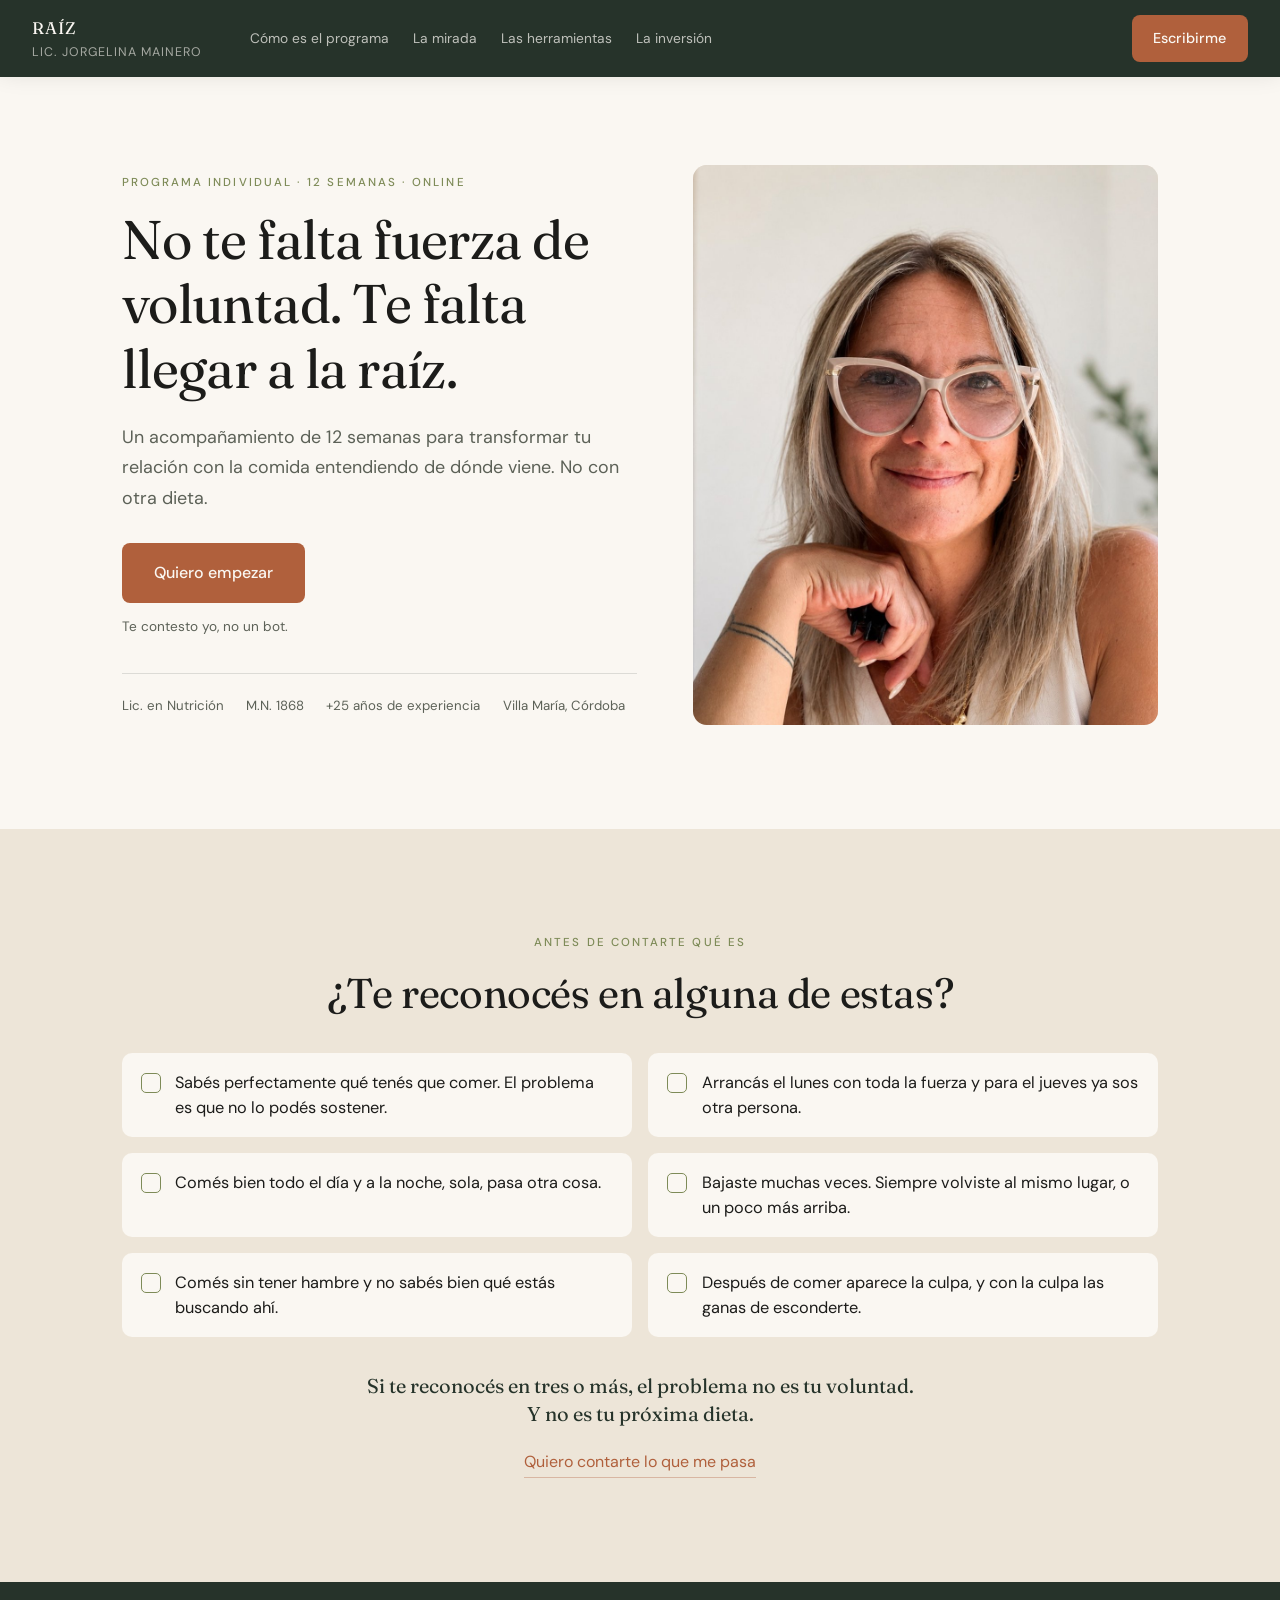
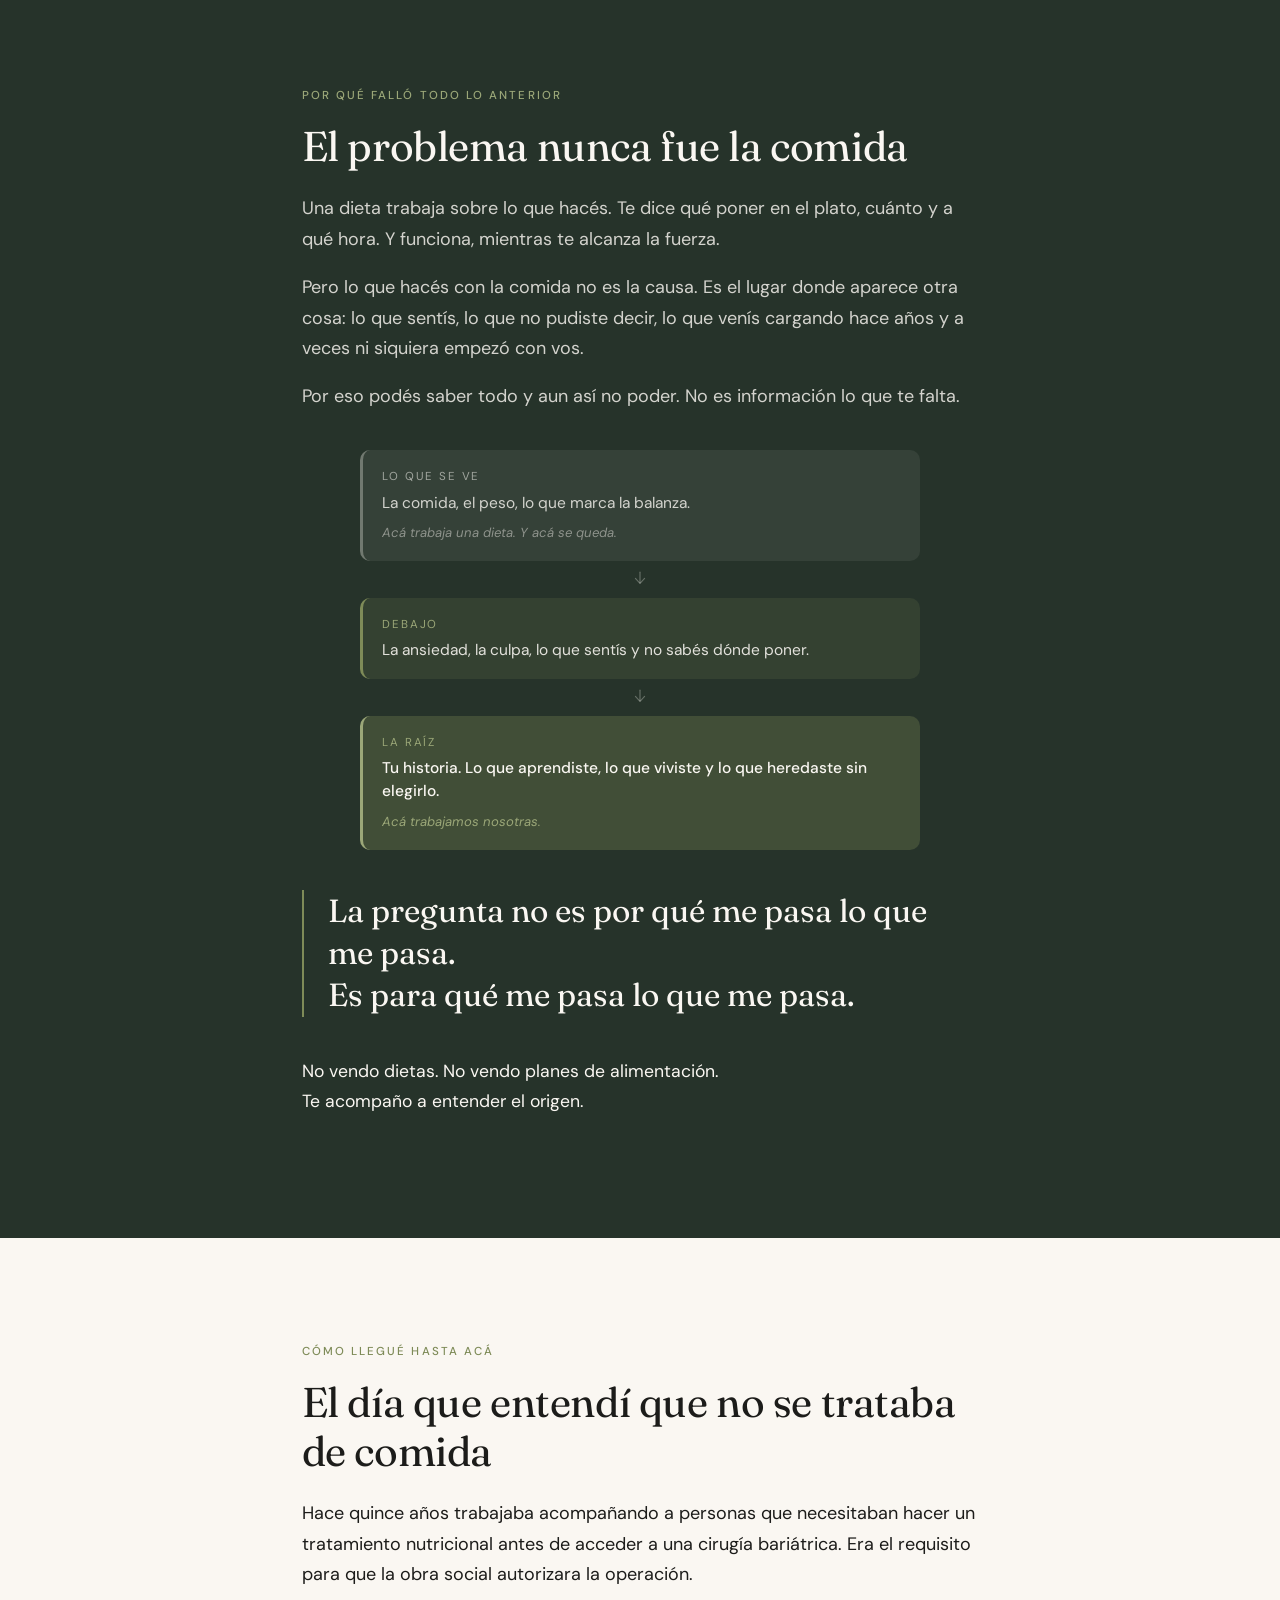
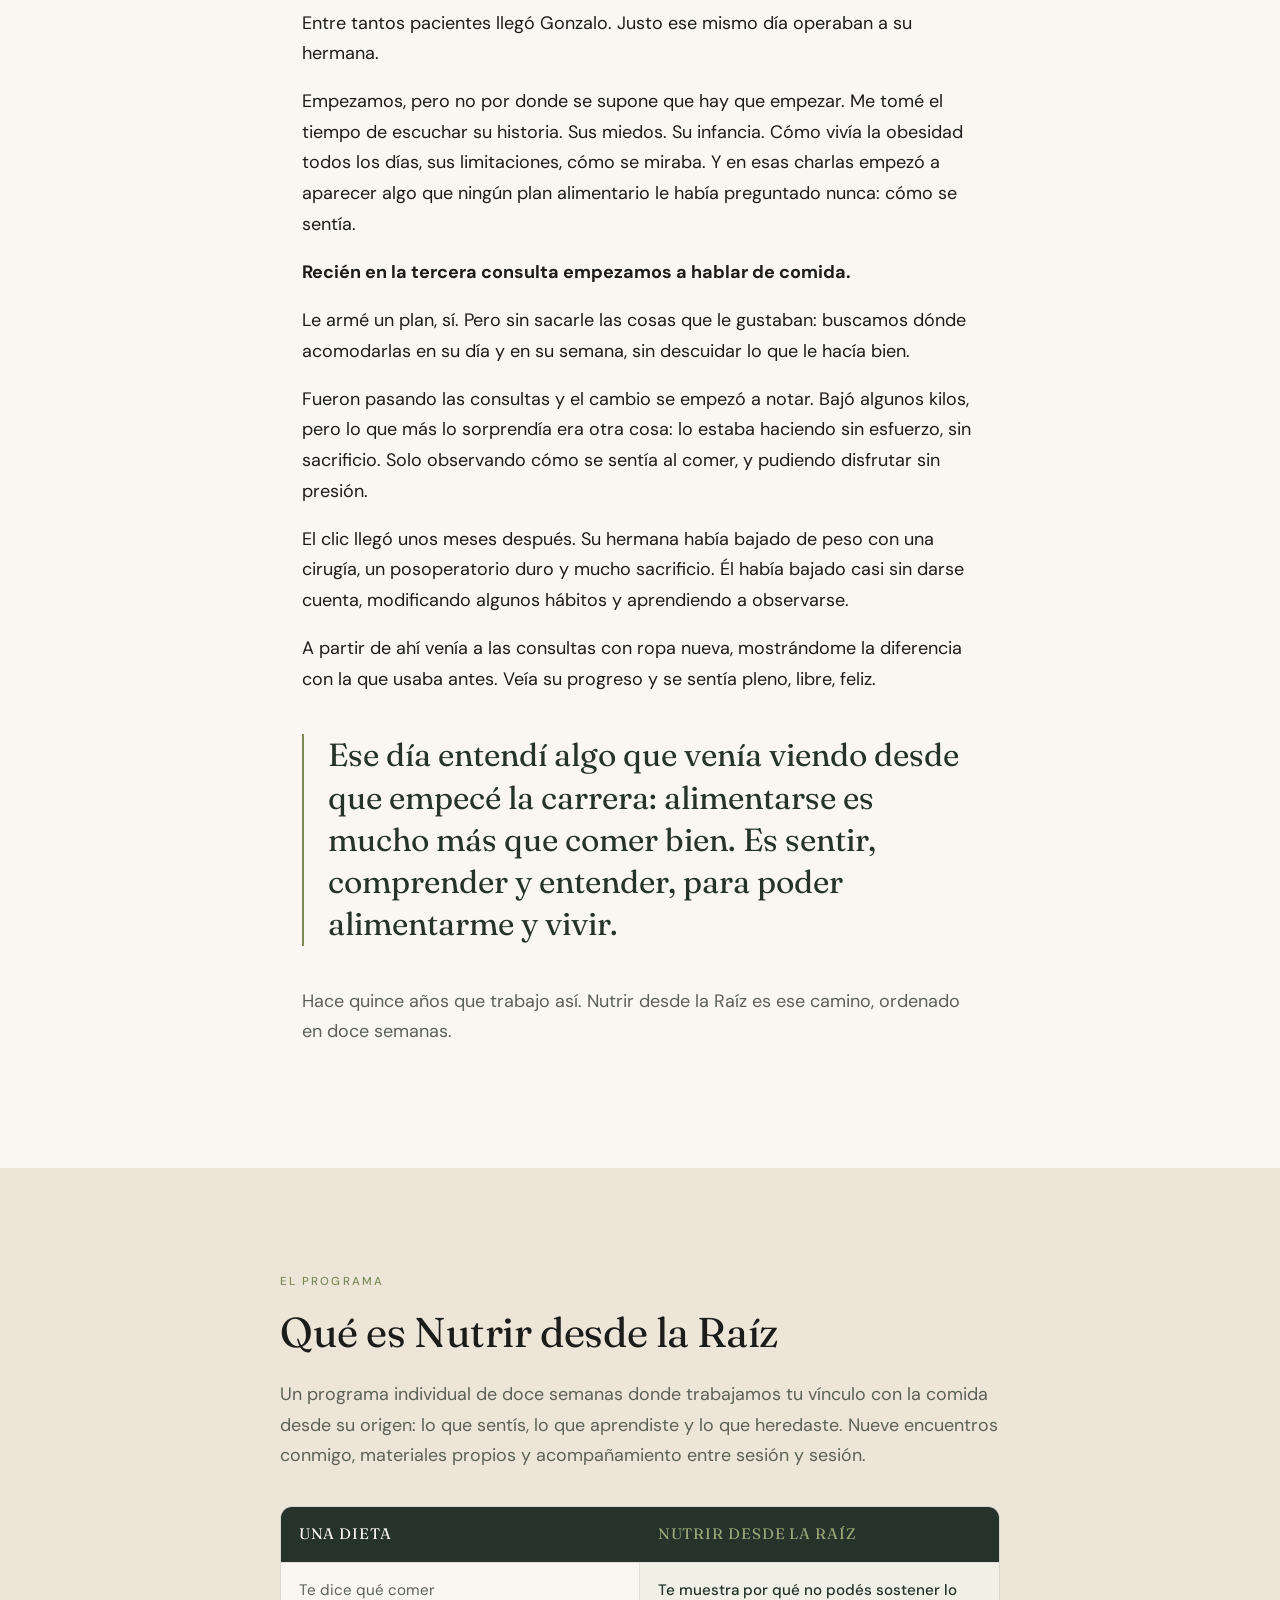
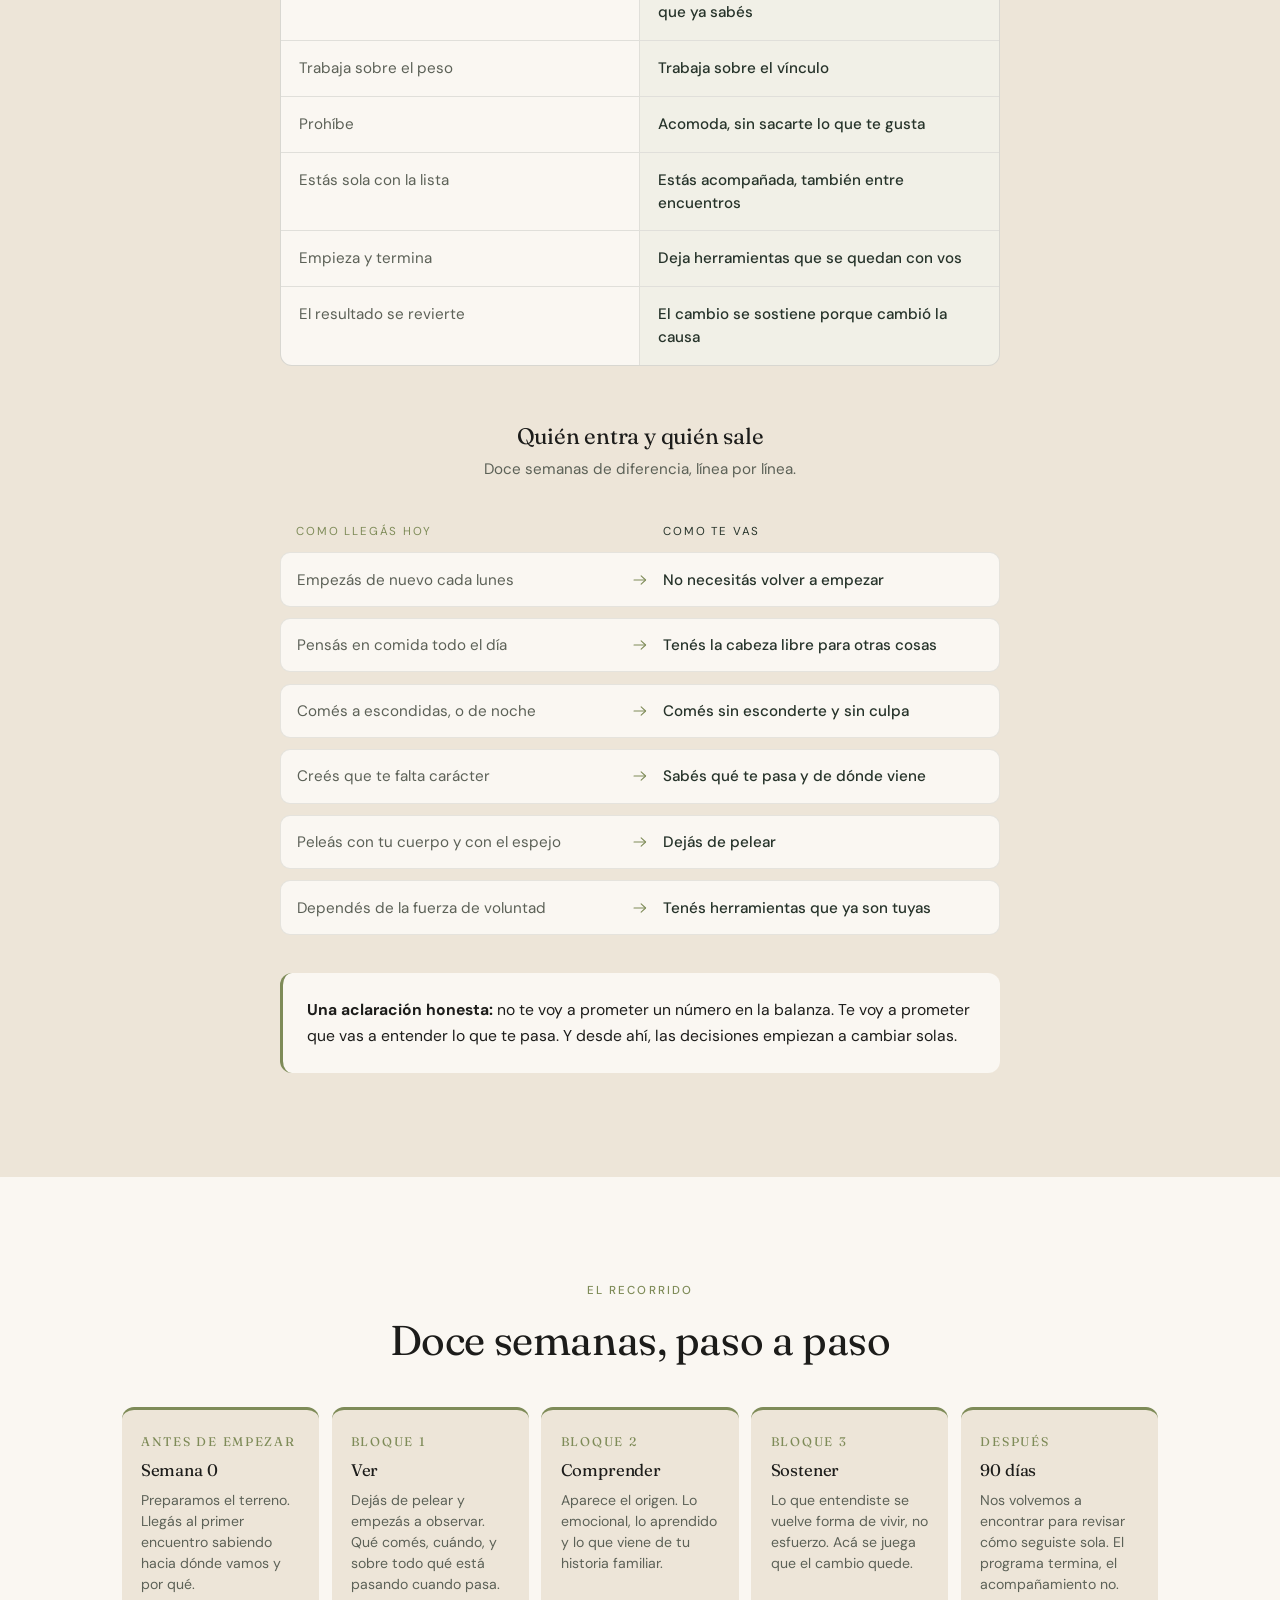
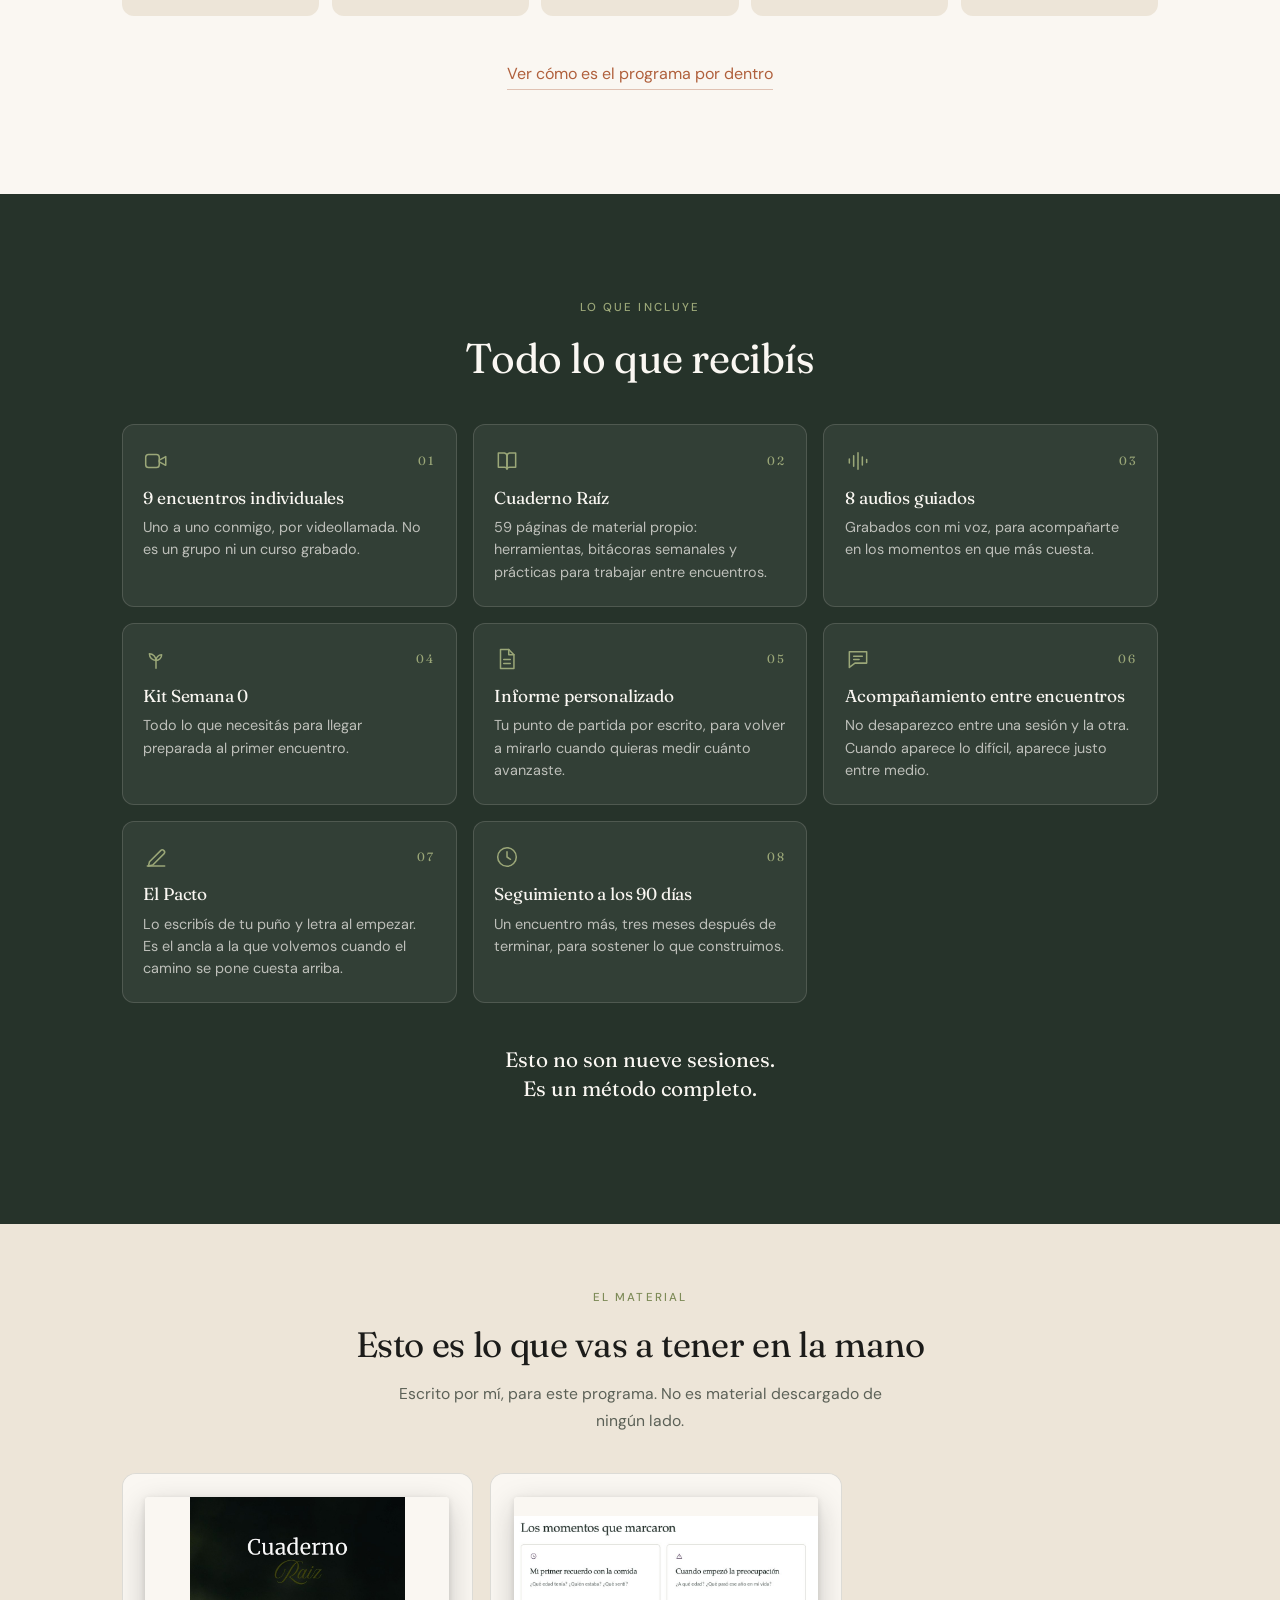
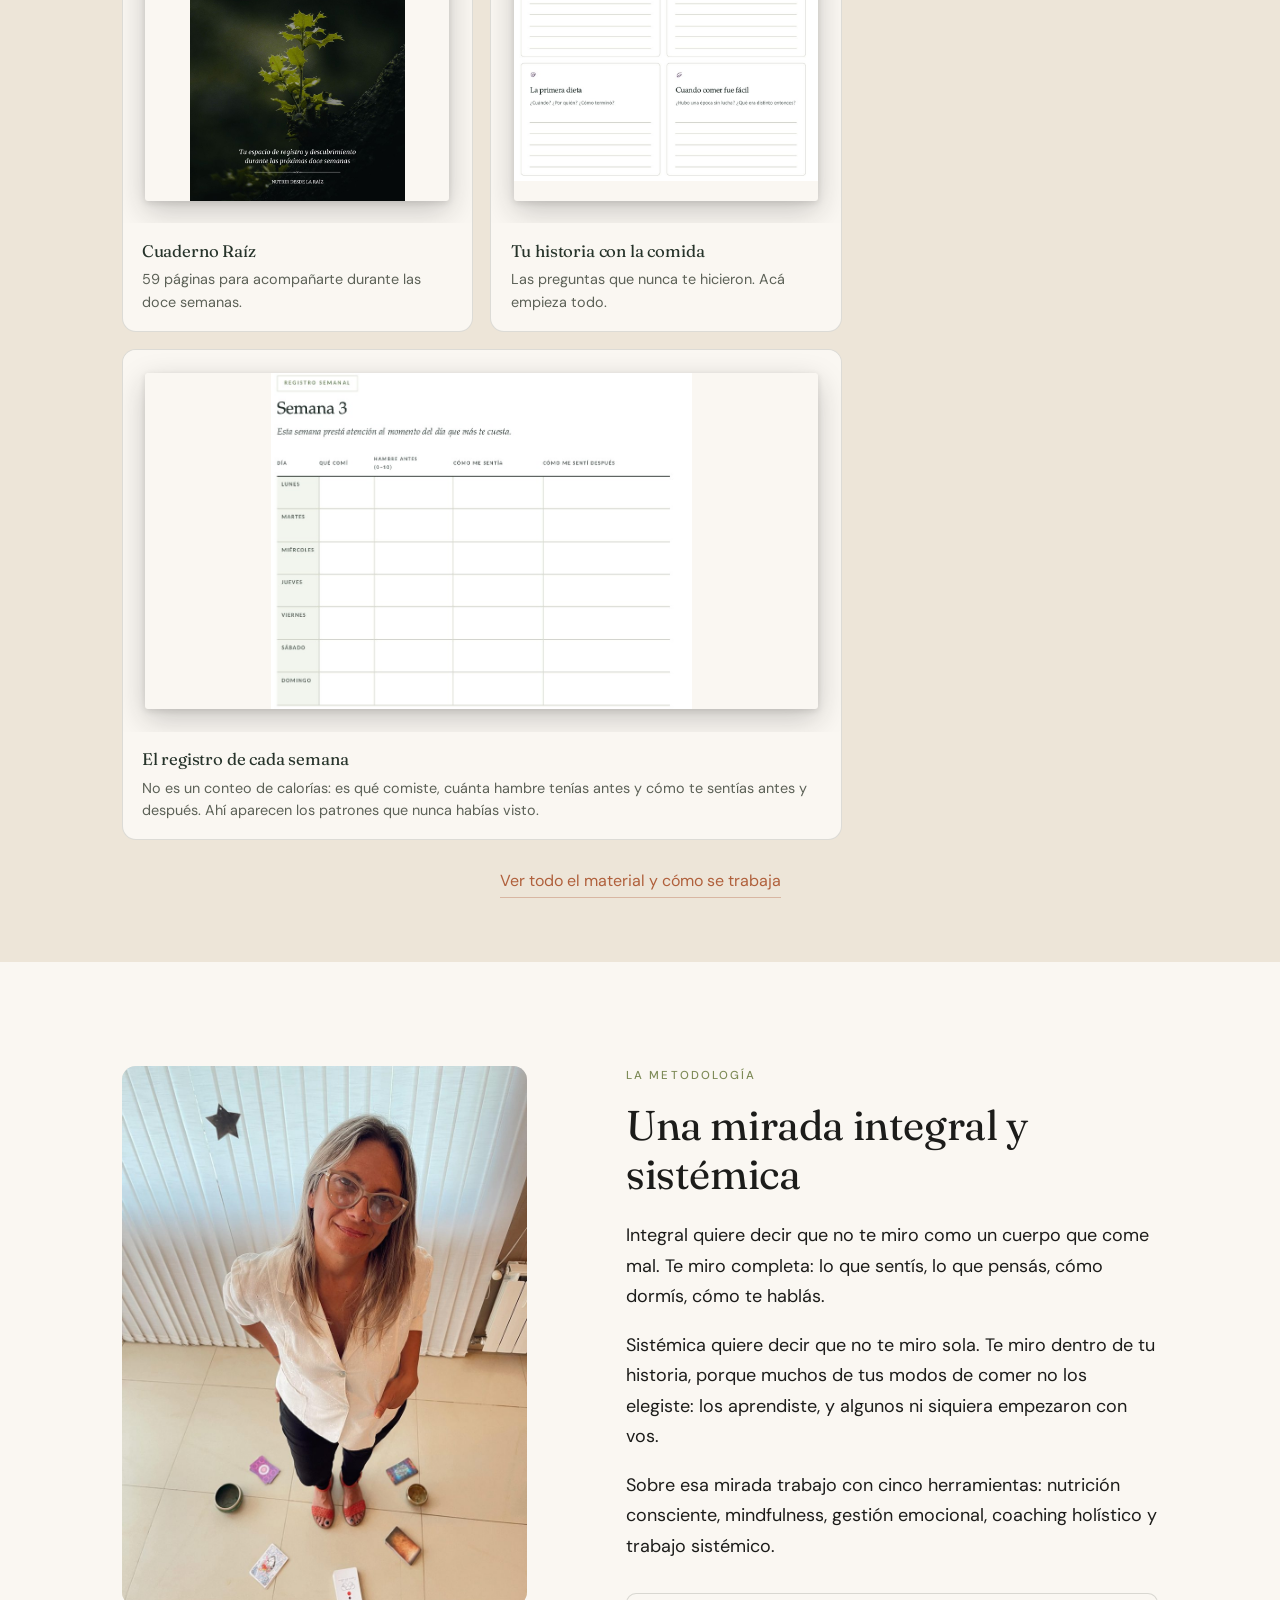
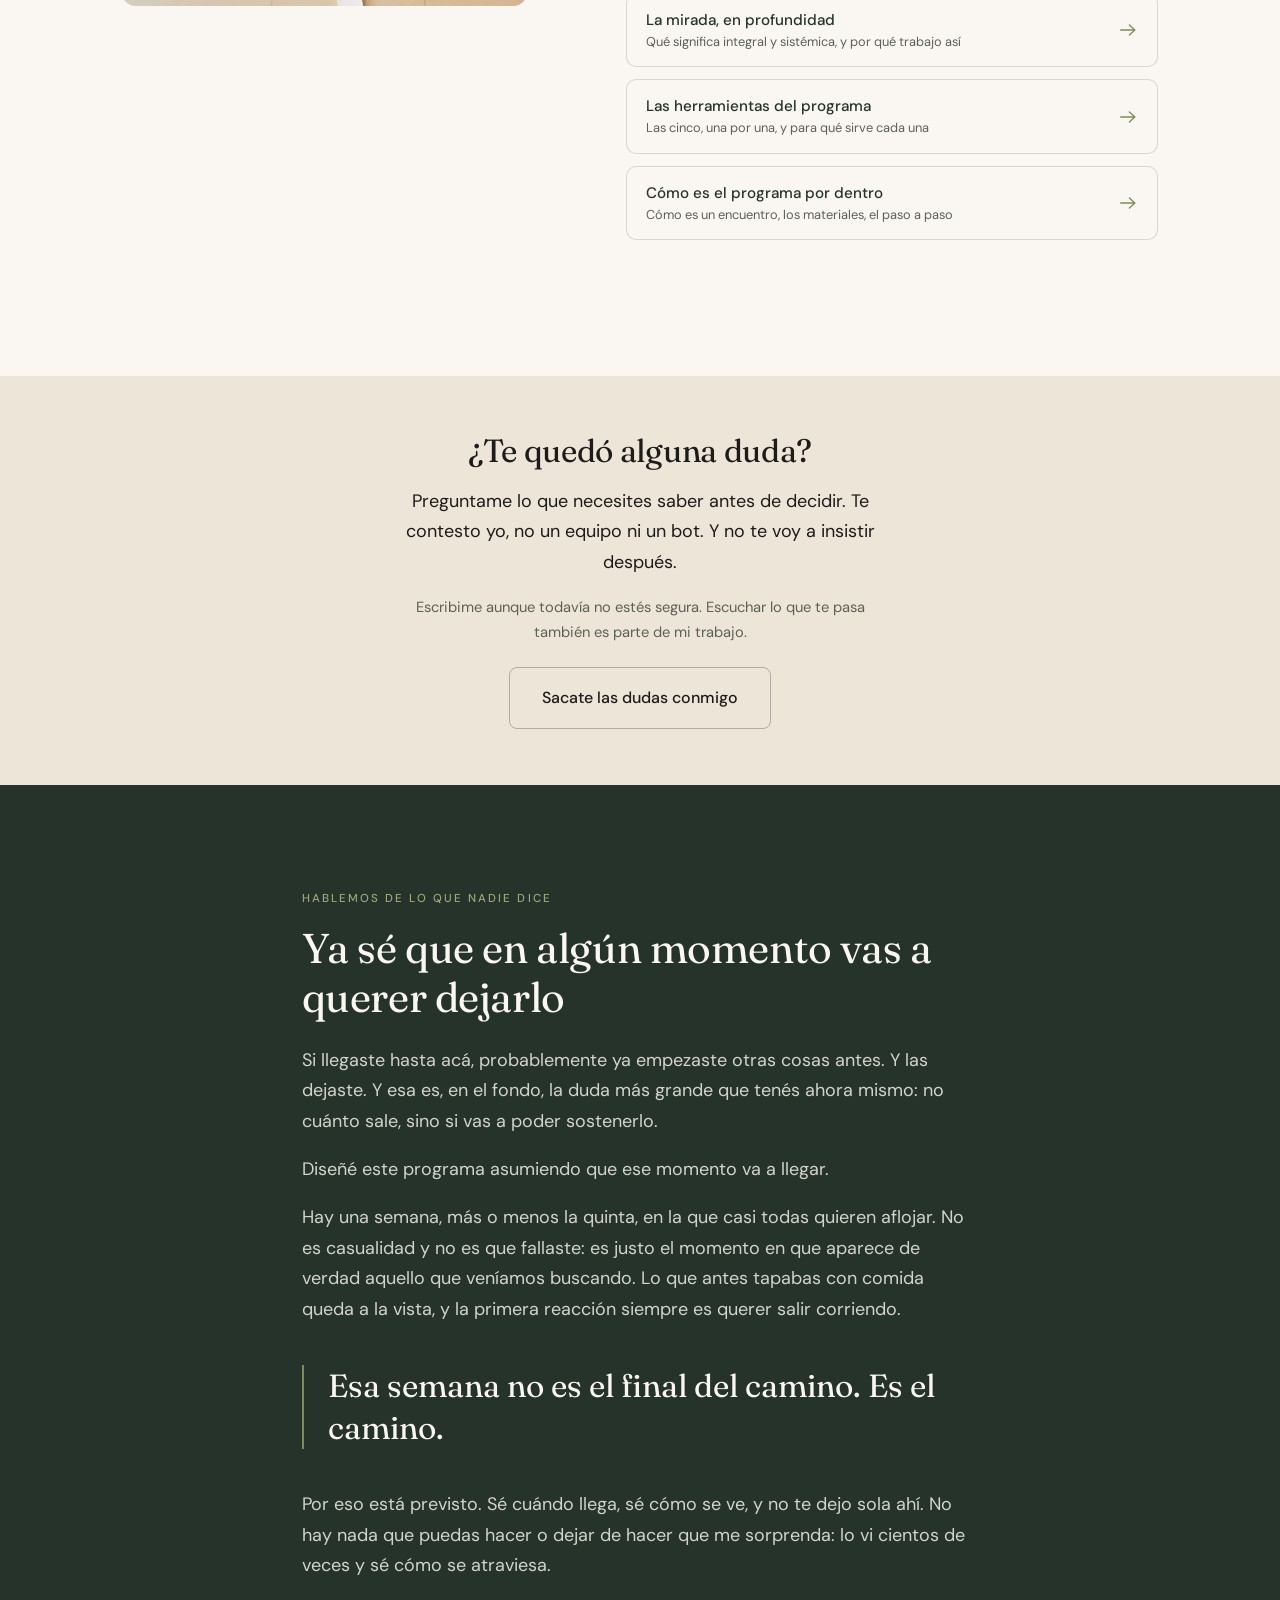
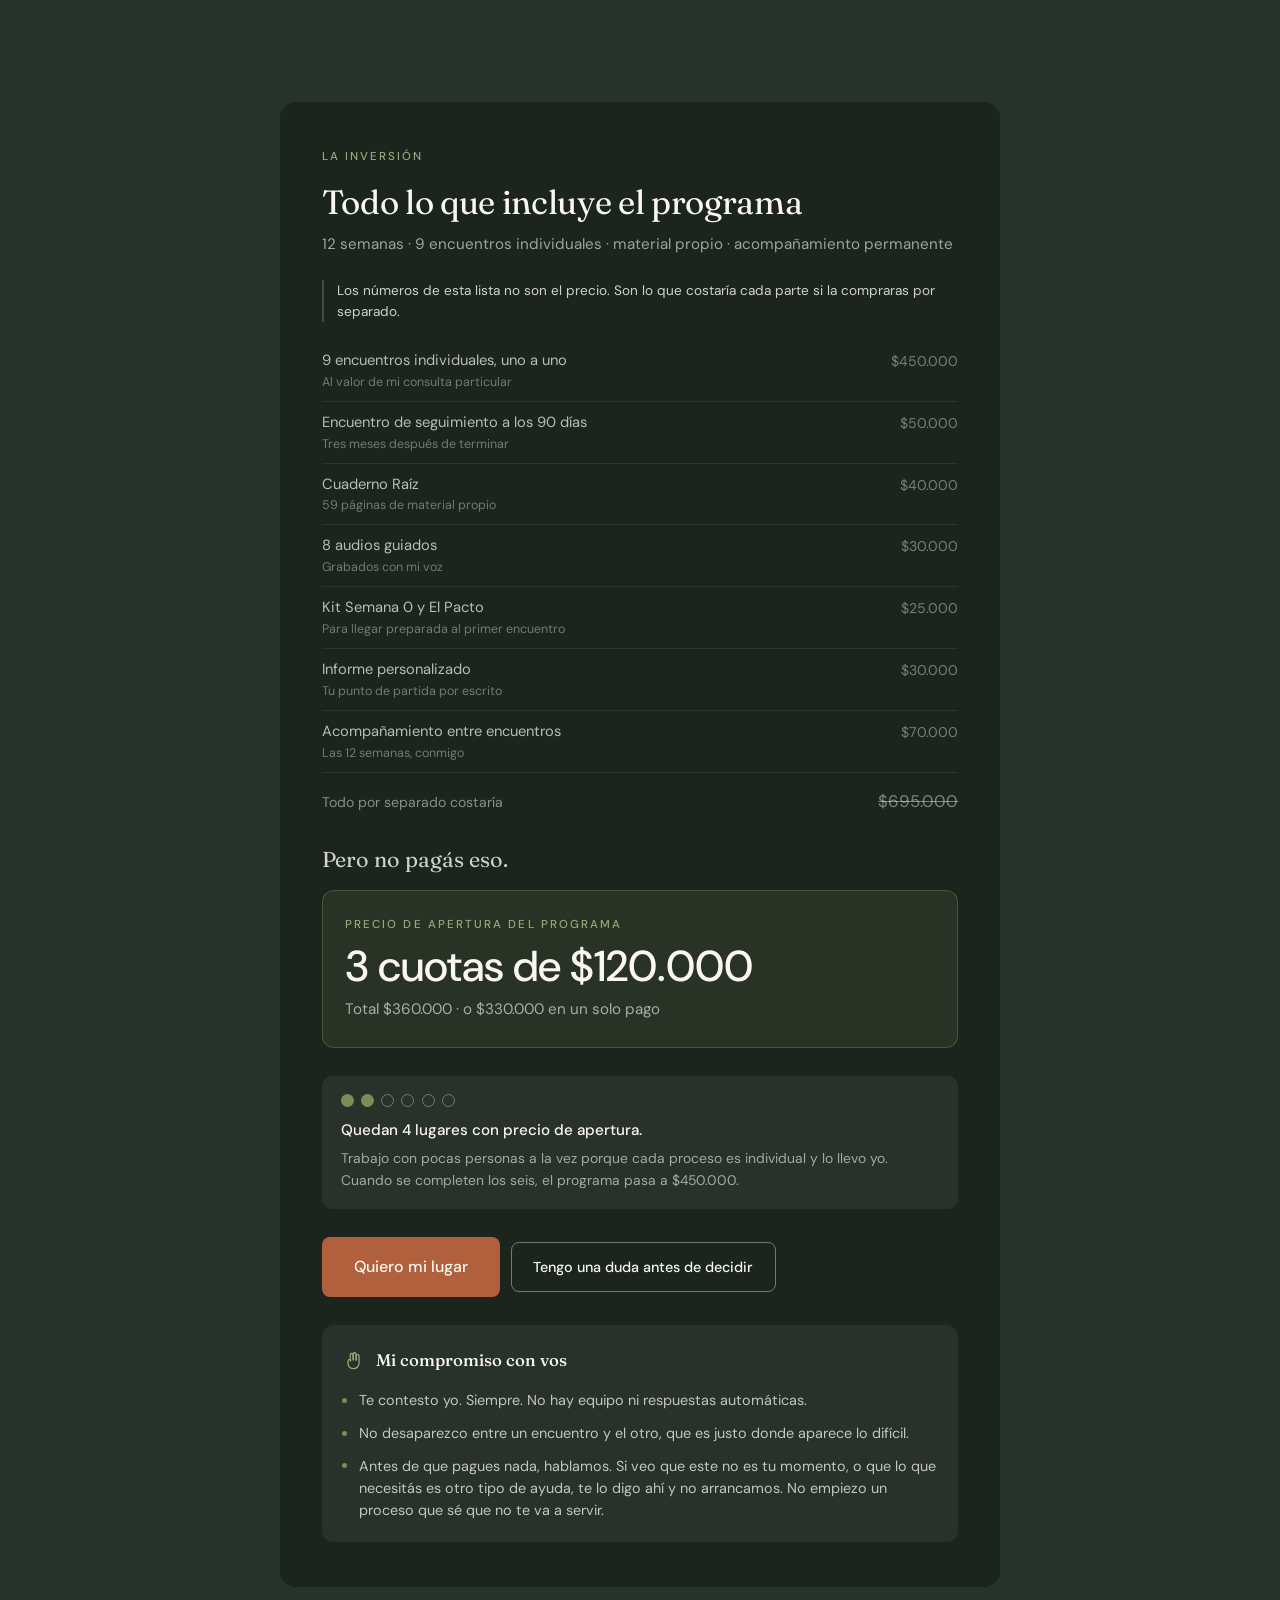
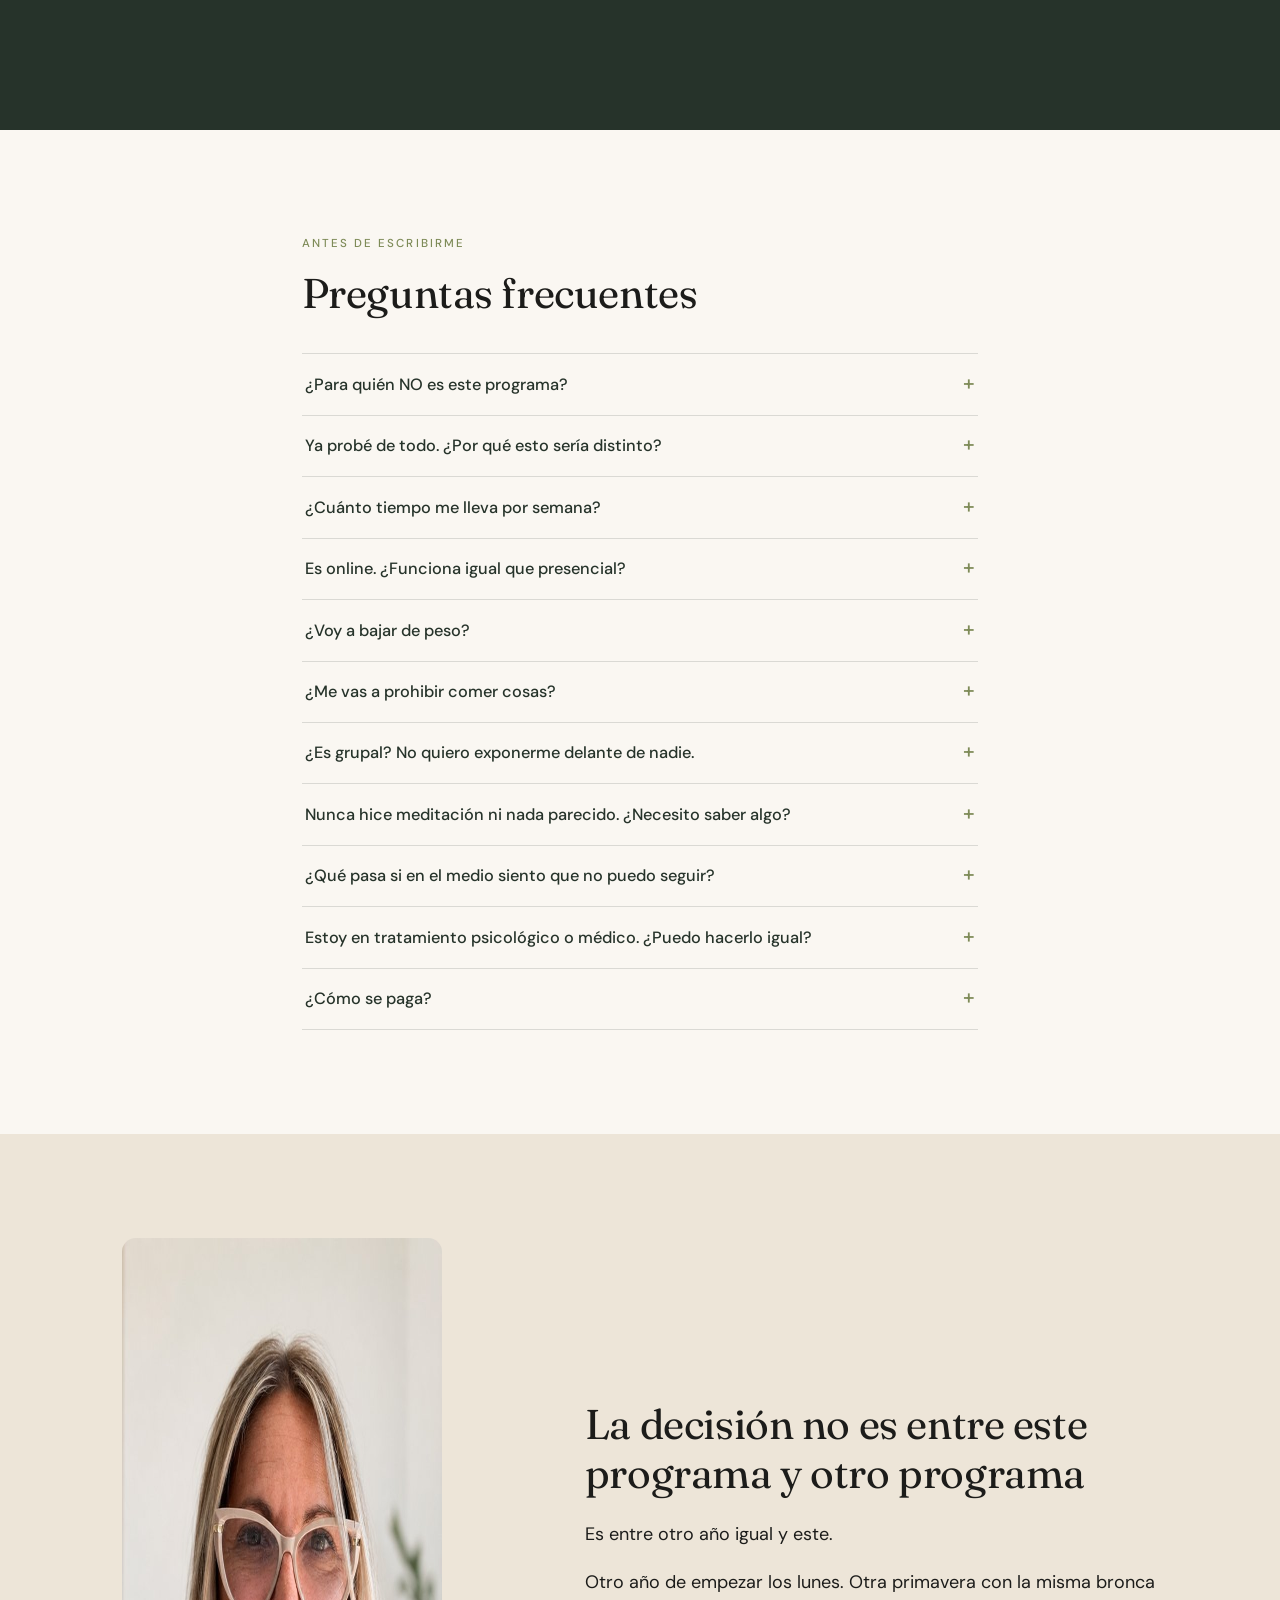
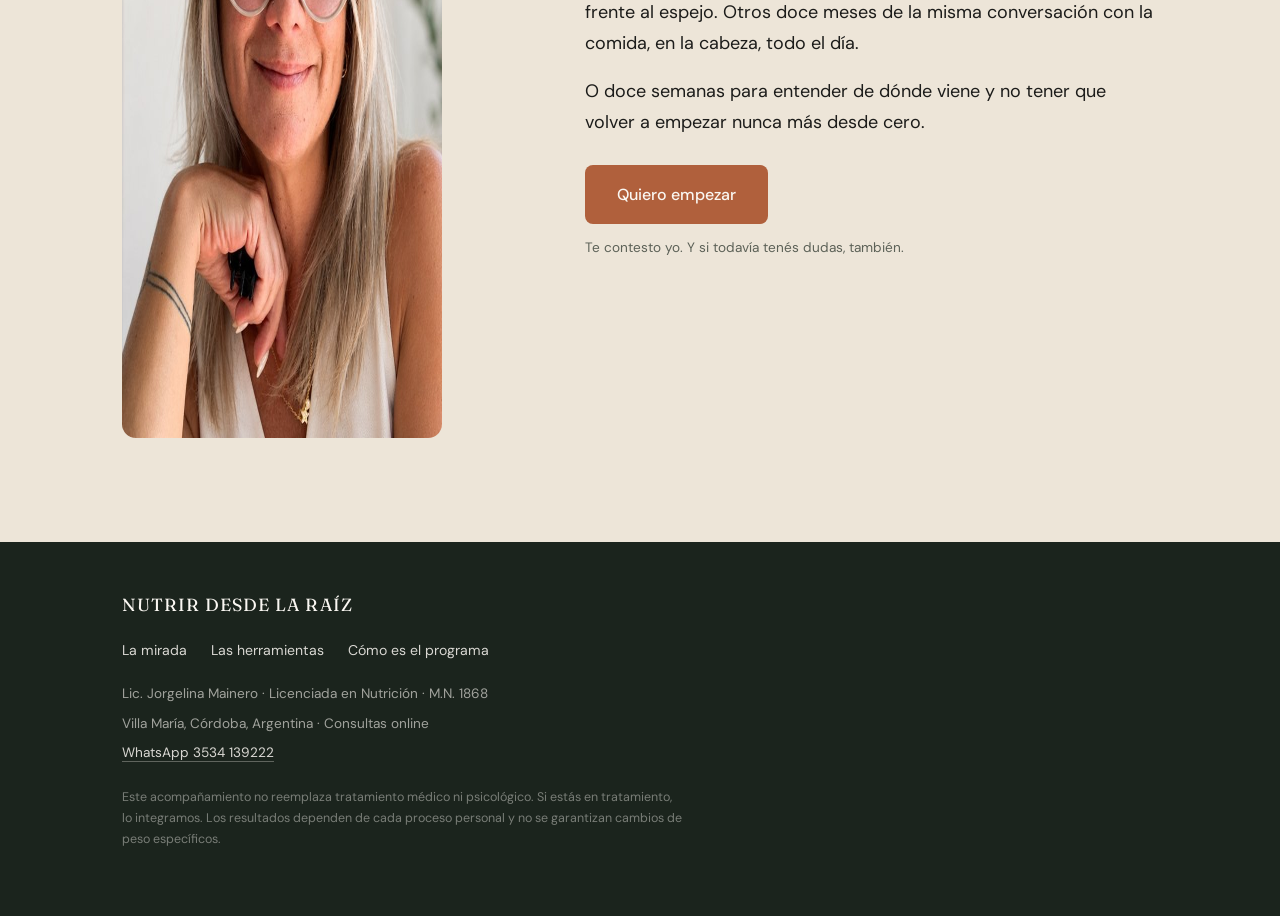
==== commit 8c4ca045: "Add files via upload" ====
--- a/index.html
+++ b/index.html
@@ -45,6 +45,7 @@
     <a class="bmark" href="index.html">Raíz</a>
     <div class="bsub">Lic. Jorgelina Mainero</div>
   </div>
+  <nav class="barnav"><a href="el-programa.html">Cómo es el programa</a><a href="metodologia.html">La mirada</a><a href="herramientas.html">Las herramientas</a><a href="index.html#inversion">La inversión</a></nav>
   <a class="btn btn-sm" href="https://wa.me/5493534139222?text=Hola%20Jorgelina%21%20Estoy%20leyendo%20la%20p%C3%A1gina%20del%20Programa%20Ra%C3%ADz%20y%20quiero%20hablar%20con%20vos." target="_blank" rel="noopener">Escribirme</a>
 </div>
 
@@ -64,6 +65,12 @@
           <div class="ico" id="aico"><svg class="ic ic-fill" style="width:15px;height:15px;margin-left:2px"><use href="#i-play"/></svg></div>
           <span>Escuchame 90 segundos antes de seguir leyendo</span>
           <audio id="aud" preload="none" src="audio-jorgelina.mp3"></audio>
+        </div>
+
+        <div class="pills">
+          <a href="el-programa.html"><svg class="ic"><use href="#i-video"/></svg>Cómo es el programa</a>
+          <a href="metodologia.html"><svg class="ic"><use href="#i-eye"/></svg>Cómo trabajo</a>
+          <a href="herramientas.html"><svg class="ic"><use href="#i-nodes"/></svg>Las herramientas</a>
         </div>
 
         <div class="creds">
--- a/estilos.css
+++ b/estilos.css
@@ -54,6 +54,19 @@
 .tlink{display:inline-block;color:var(--terra);text-decoration:none;border-bottom:1px solid rgba(176,96,60,.35);padding-bottom:2px;font-size:1rem;transition:border-color .2s}
 .tlink:hover{border-color:var(--terra)}
 
+/* navegacion a las otras paginas */
+.barnav{display:none;gap:1.5rem;margin-right:auto;margin-left:2rem}
+.barnav a{text-decoration:none;font-size:.86rem;color:rgba(250,247,242,.72);transition:color .2s;white-space:nowrap}
+.barnav a:hover{color:var(--oliva-claro)}
+.barnav a.act{color:var(--hueso)}
+@media(min-width:1000px){.barnav{display:flex}}
+
+.pills{display:flex;flex-wrap:wrap;gap:.5rem;margin-top:1.8rem}
+.pills a{display:inline-flex;align-items:center;gap:.4rem;text-decoration:none;font-size:.85rem;color:var(--verde);background:var(--arena);border:1px solid rgba(38,51,42,.14);border-radius:100px;padding:.5rem 1rem;transition:border-color .2s,background .2s}
+.pills a:hover{border-color:var(--oliva);background:#e6dccc}
+.pills a .ic{width:15px;height:15px;color:var(--oliva)}
+@media(min-width:1000px){.pills{display:none}}
+
 /* enlaces a paginas internas */
 .mas{display:grid;gap:.75rem;margin:2rem 0}
 @media(min-width:720px){.mas{grid-template-columns:repeat(3,1fr)}}
@@ -76,7 +89,8 @@
 @media(min-width:720px){#hero{padding-top:5.5rem}}
 .hgrid{display:grid;gap:2.4rem;align-items:center}
 @media(min-width:860px){.hgrid{grid-template-columns:1.05fr .95fr;gap:3.5rem}}
-.hphoto{border-radius:14px;overflow:hidden;background:var(--arena)}
+.hphoto{border-radius:14px;overflow:hidden;background:var(--arena);aspect-ratio:4/5;max-height:560px;width:100%}
+.hphoto img{width:100%;height:100%;object-fit:cover;object-position:center 18%}
 .creds{display:flex;flex-wrap:wrap;gap:.5rem 1.4rem;margin-top:2.2rem;padding-top:1.3rem;border-top:1px solid rgba(38,51,42,.14);font-size:.83rem;color:var(--gris)}
 .audio{display:flex;align-items:center;gap:.85rem;background:var(--arena);border:1px solid rgba(38,51,42,.12);border-radius:10px;padding:.8rem 1rem;margin-top:1.6rem;cursor:pointer;max-width:400px;transition:border-color .2s}
 .audio:hover{border-color:rgba(38,51,42,.3)}
@@ -165,7 +179,8 @@
 /* metodo */
 .mgrid{display:grid;gap:2.4rem;align-items:start}
 @media(min-width:880px){.mgrid{grid-template-columns:.92fr 1.08fr;gap:3.2rem}}
-.mphoto{border-radius:14px;overflow:hidden;background:var(--arena)}
+.mphoto{border-radius:14px;overflow:hidden;background:var(--arena);aspect-ratio:3/4;max-height:540px}
+.mphoto img{width:100%;height:100%;object-fit:cover;object-position:center 30%}
 .tools{display:grid;gap:.75rem;margin:1.8rem 0}
 .tool{background:var(--arena);border-radius:10px;padding:1rem 1.15rem;display:flex;gap:.9rem;align-items:flex-start}
 .tool .ic{color:var(--oliva);margin-top:.15rem}
@@ -275,6 +290,10 @@
 footer .fnav a:hover{color:var(--oliva-claro)}
 .legal{margin-top:1.4rem;font-size:.78rem;color:rgba(250,247,242,.42);max-width:560px}
 
+/* cuando el hero y la metodologia pasan a una sola columna, la foto no puede ocupar toda la pantalla */
+@media(max-width:859px){.hphoto{max-width:400px;margin:0 auto;max-height:480px}}
+@media(max-width:879px){.mphoto{max-width:300px;margin:0 auto;max-height:420px}}
+
 .rv{opacity:0;transform:translateY(18px);transition:opacity .7s ease,transform .7s ease}
 .rv.in{opacity:1;transform:none}
 @media(prefers-reduced-motion:reduce){.rv{opacity:1;transform:none;transition:none}html{scroll-behavior:auto}}
@@ -293,9 +312,16 @@
   .cmp .c{padding:.8rem .75rem;font-size:.87rem;line-height:1.45}
   .cmp .head .c{font-size:.8rem;letter-spacing:.04em}
   .quote{padding-left:1.1rem;margin:2rem 0}
+  .ad{gap:.6rem}
   .ad .hd{display:none}
-  .ad .p{grid-template-columns:1fr;gap:.35rem;padding:.9rem 1rem}
-  .ad .p .ar{justify-content:flex-start;transform:rotate(90deg);margin-left:.1rem}
+  .ad .p{grid-template-columns:1fr;gap:0;padding:0;overflow:hidden}
+  .ad .p .ar{display:none}
+  .ad .p .x,.ad .p .y{padding:.8rem 1rem;font-size:.94rem}
+  .ad .p .x{background:rgba(28,28,26,.045);border-bottom:1px solid rgba(38,51,42,.1)}
+  .ad .p .x:before{content:"Hoy · ";font-size:.72rem;letter-spacing:.12em;text-transform:uppercase;color:var(--gris);font-weight:500}
+  .ad .p .y:before{content:"Después · ";font-size:.72rem;letter-spacing:.12em;text-transform:uppercase;color:var(--oliva);font-weight:500}
+  .hphoto{aspect-ratio:1/1;max-height:340px}
+  .mphoto{max-width:270px;margin:0 auto;max-height:none}
   .tl .st{padding:1.15rem 1.1rem}
   .card{padding:1.25rem 1.15rem}
   .herr{padding:1.35rem 1.2rem}
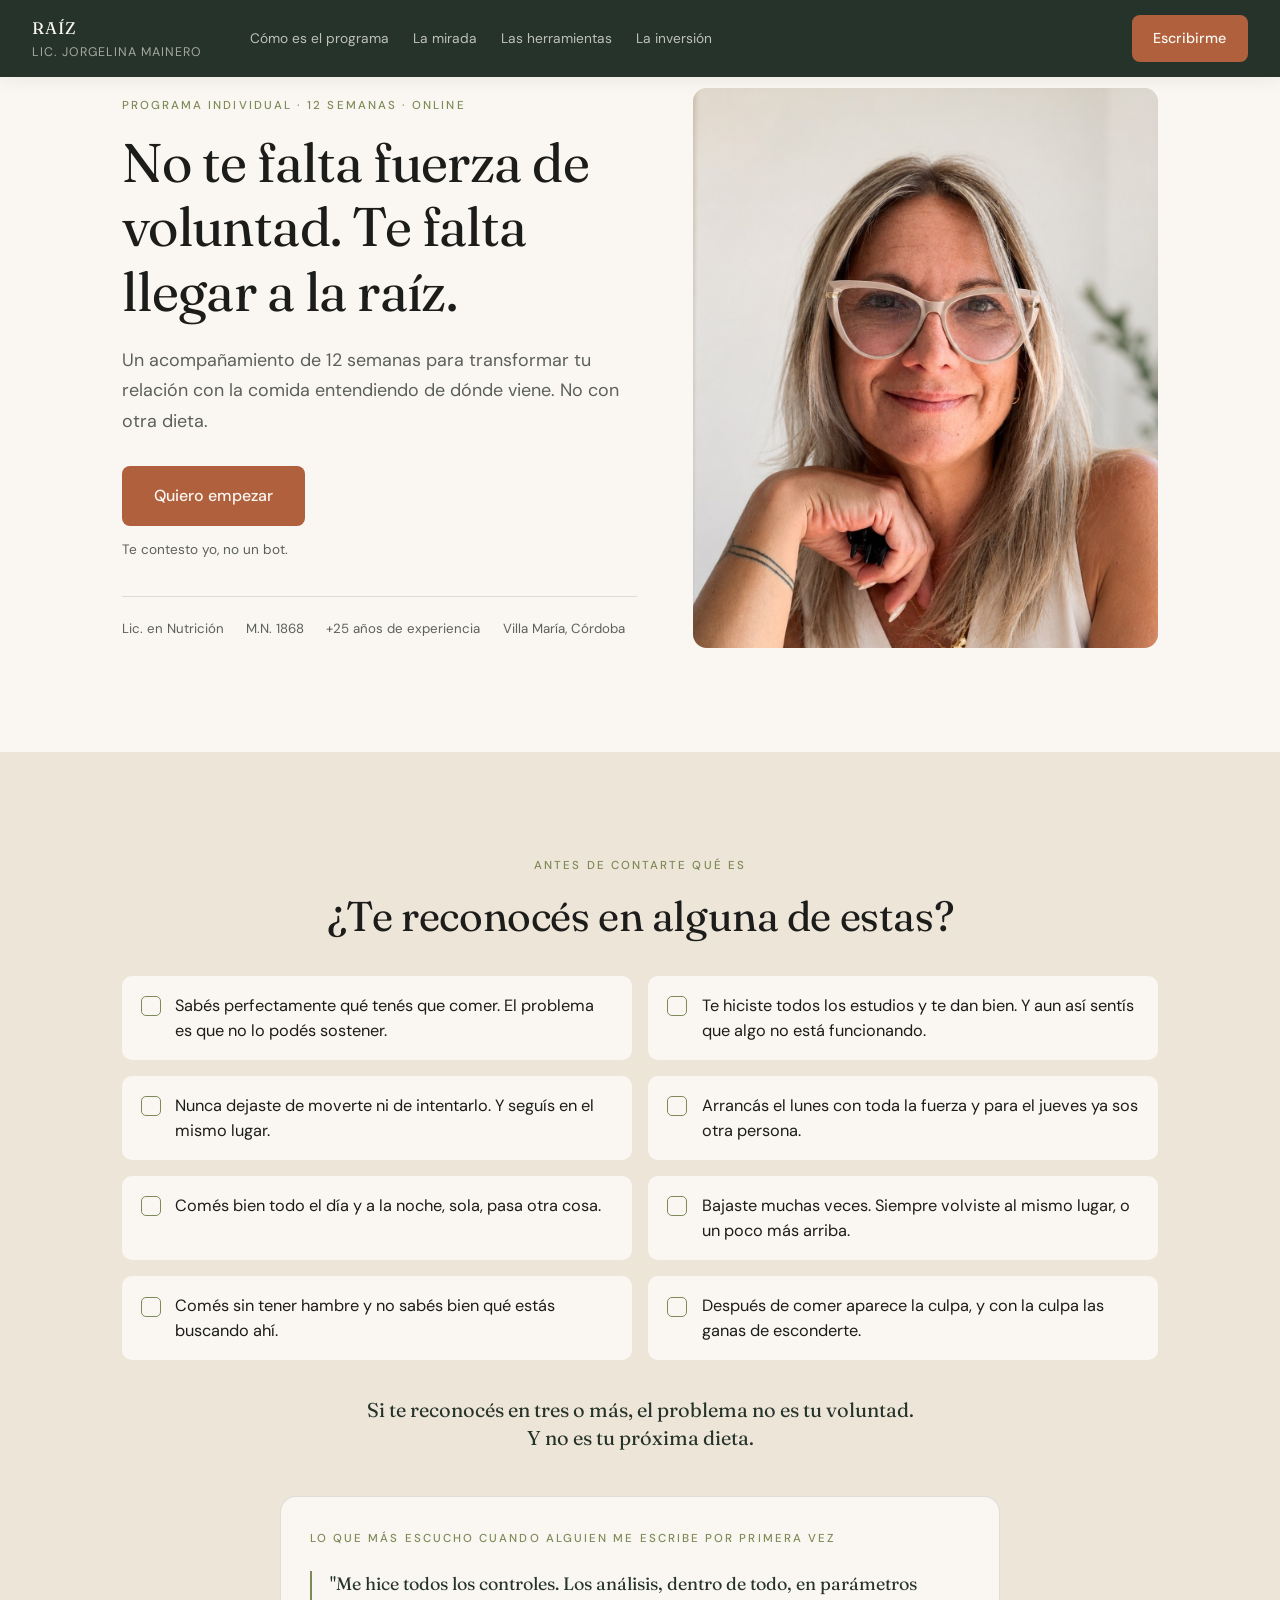
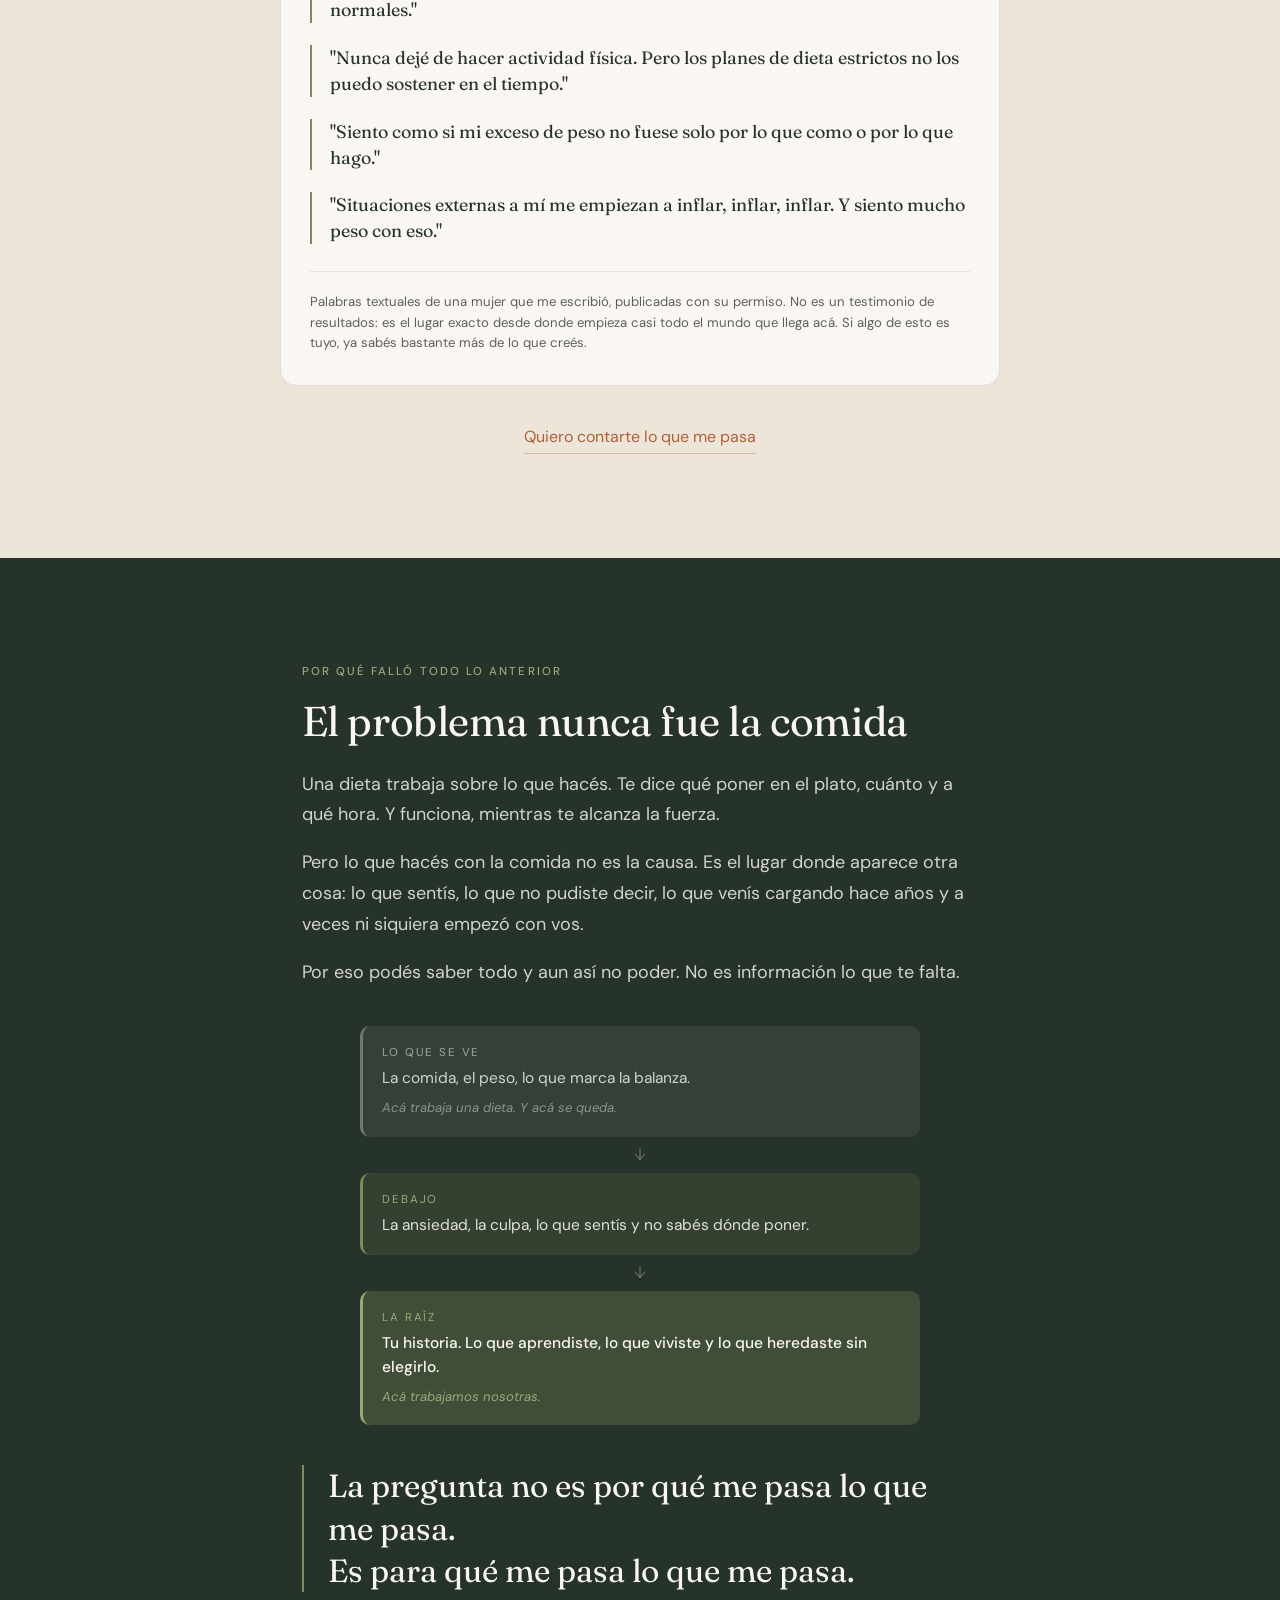
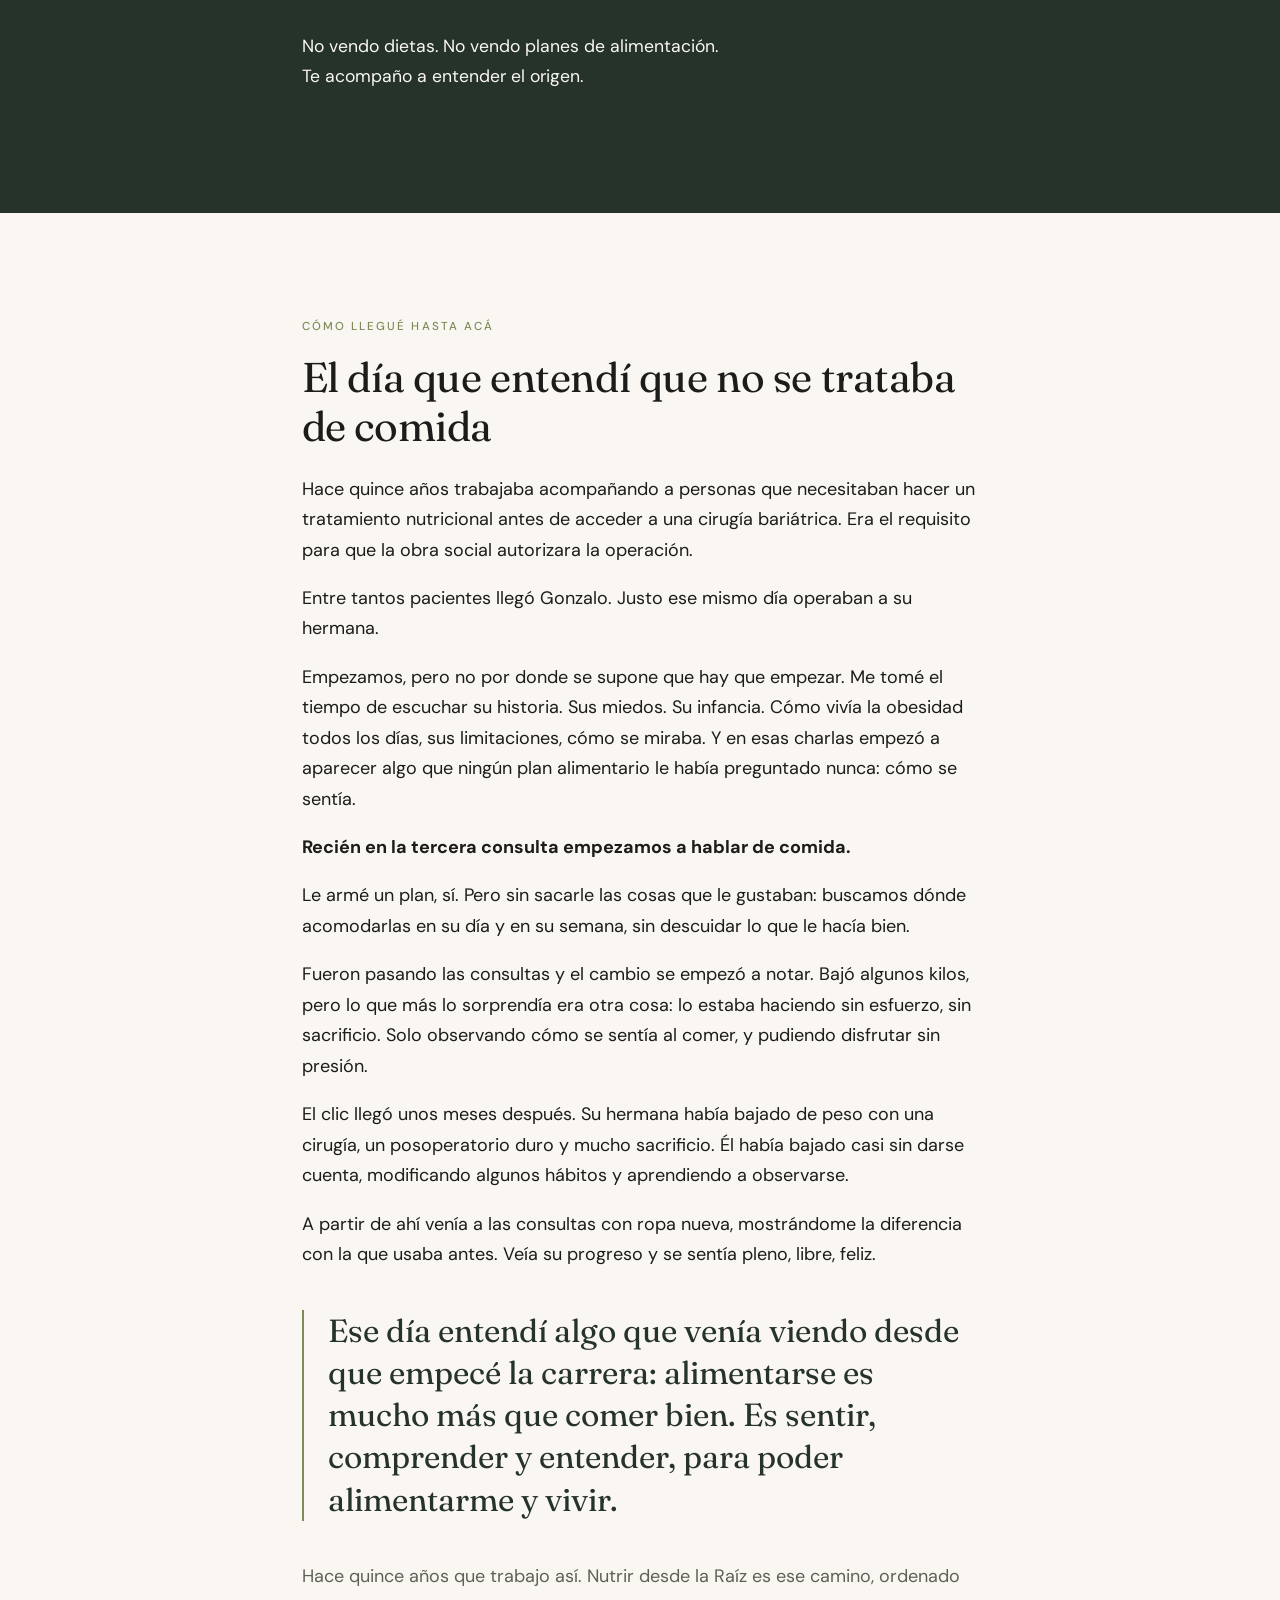
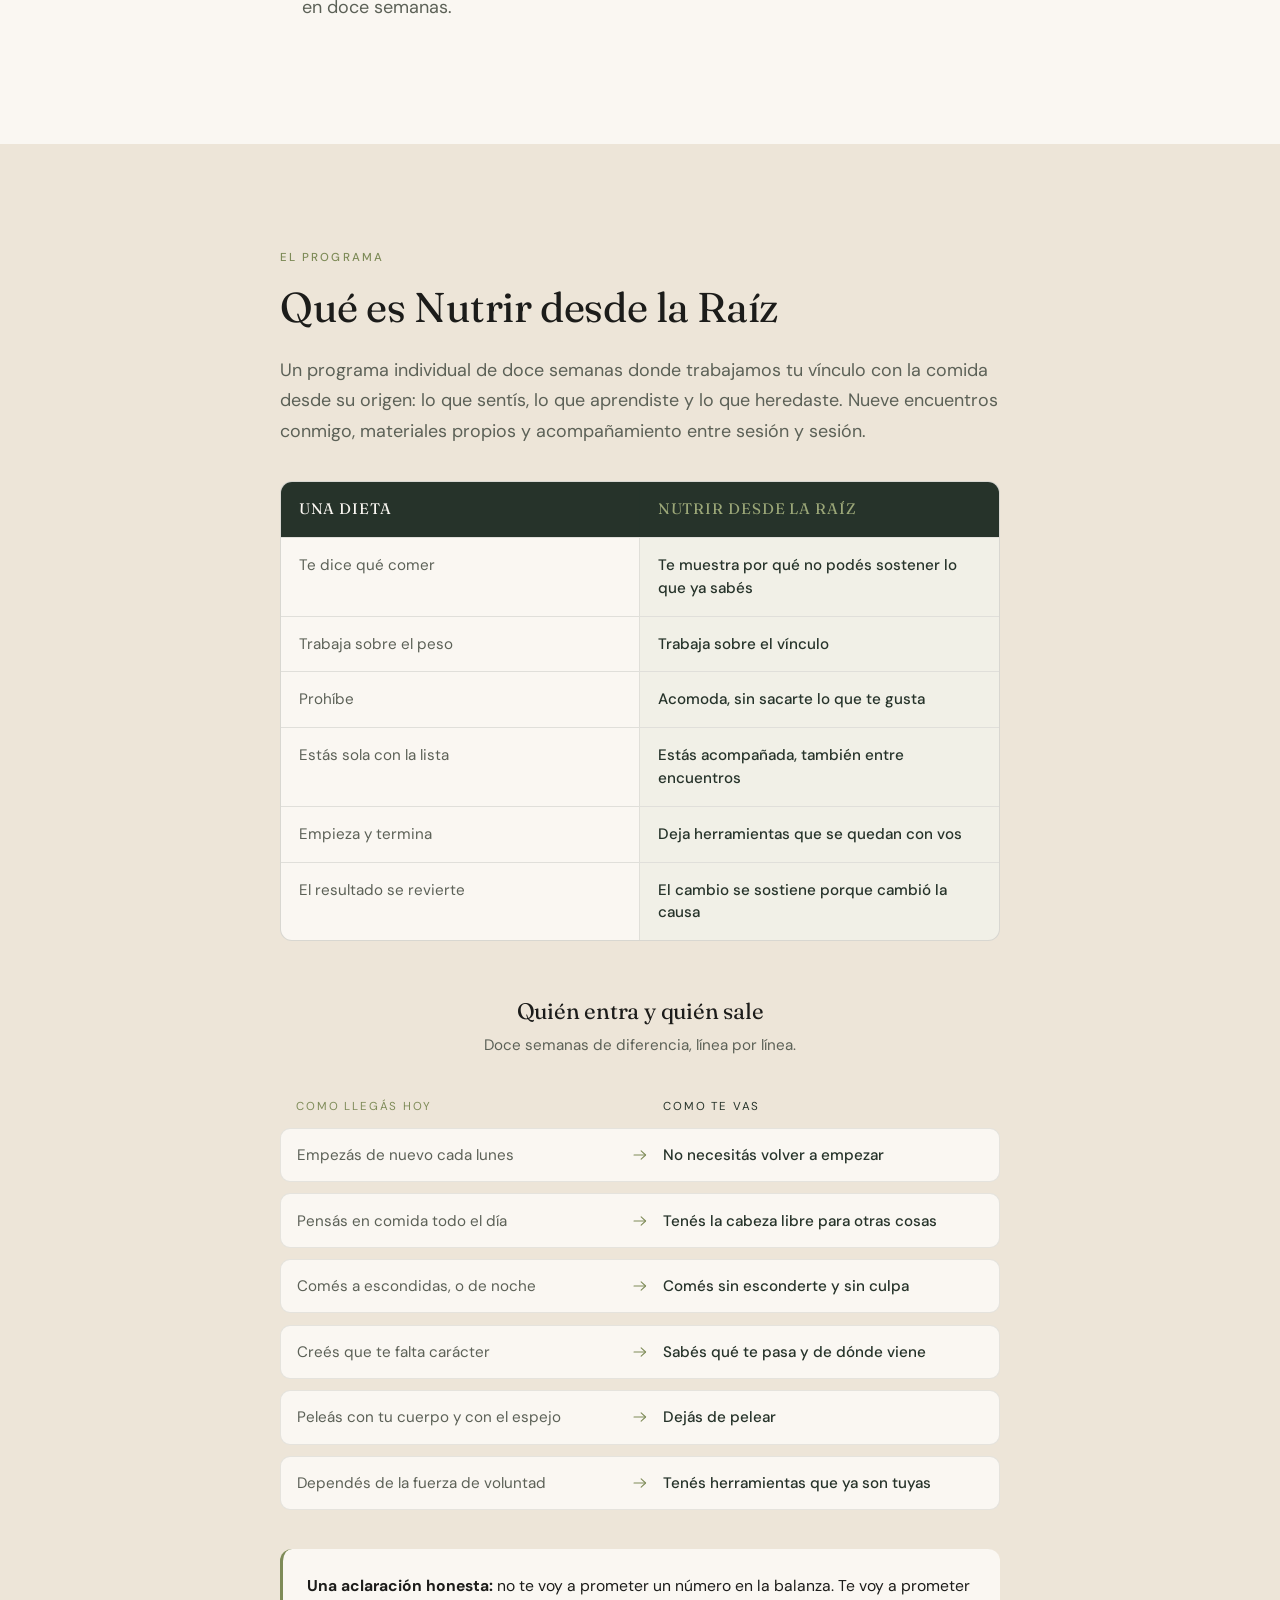
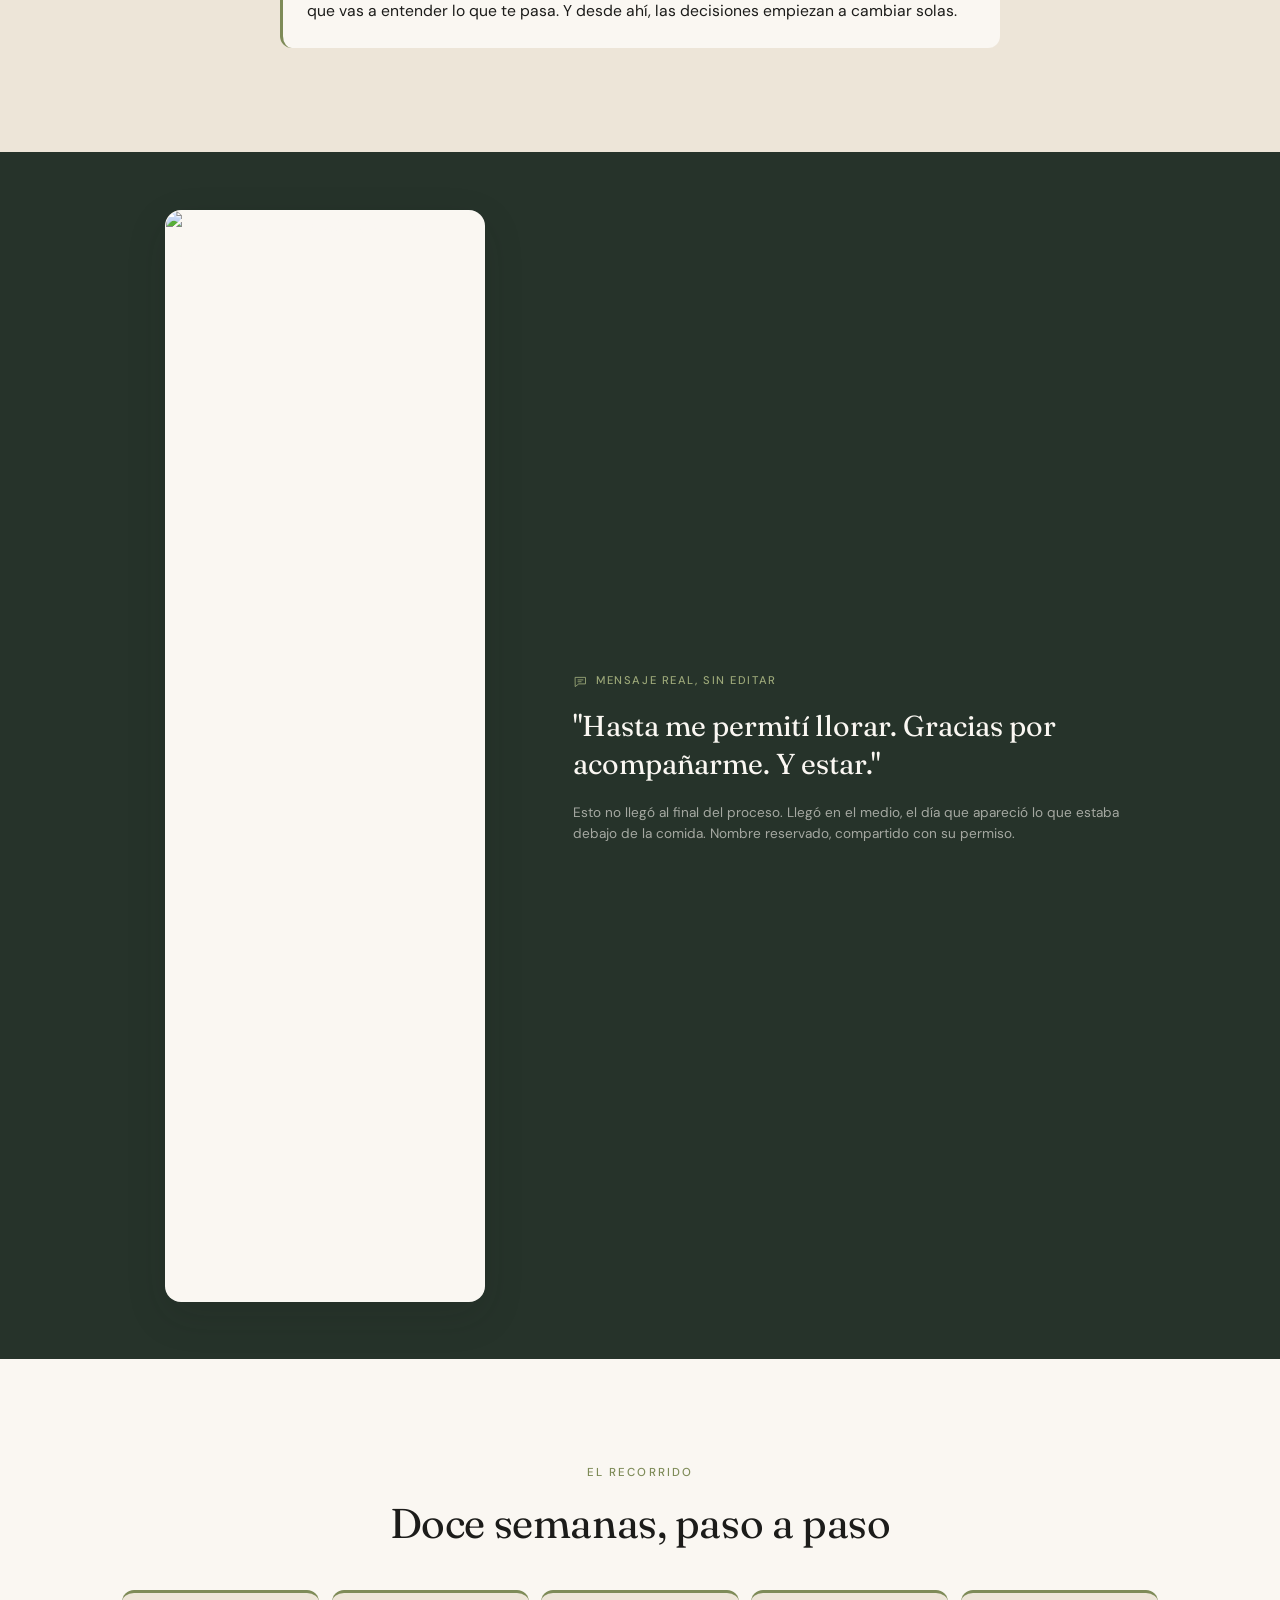
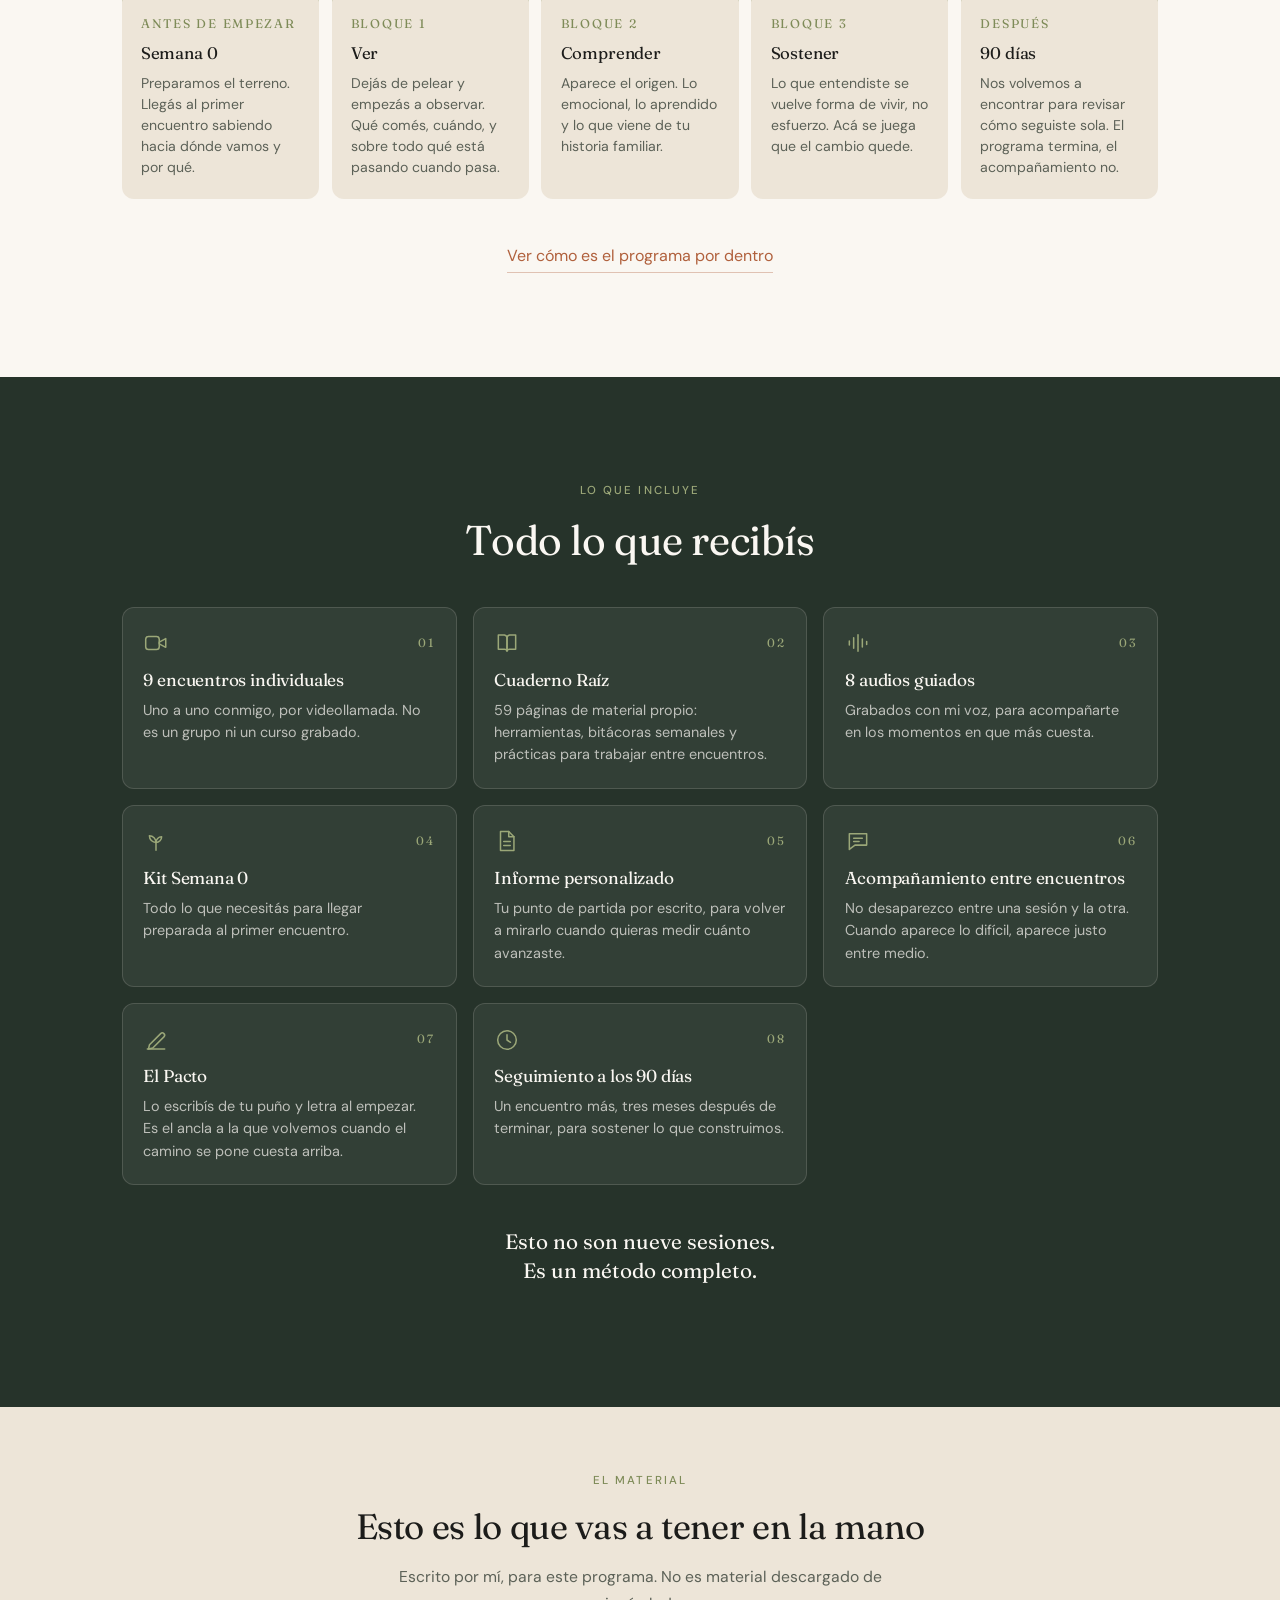
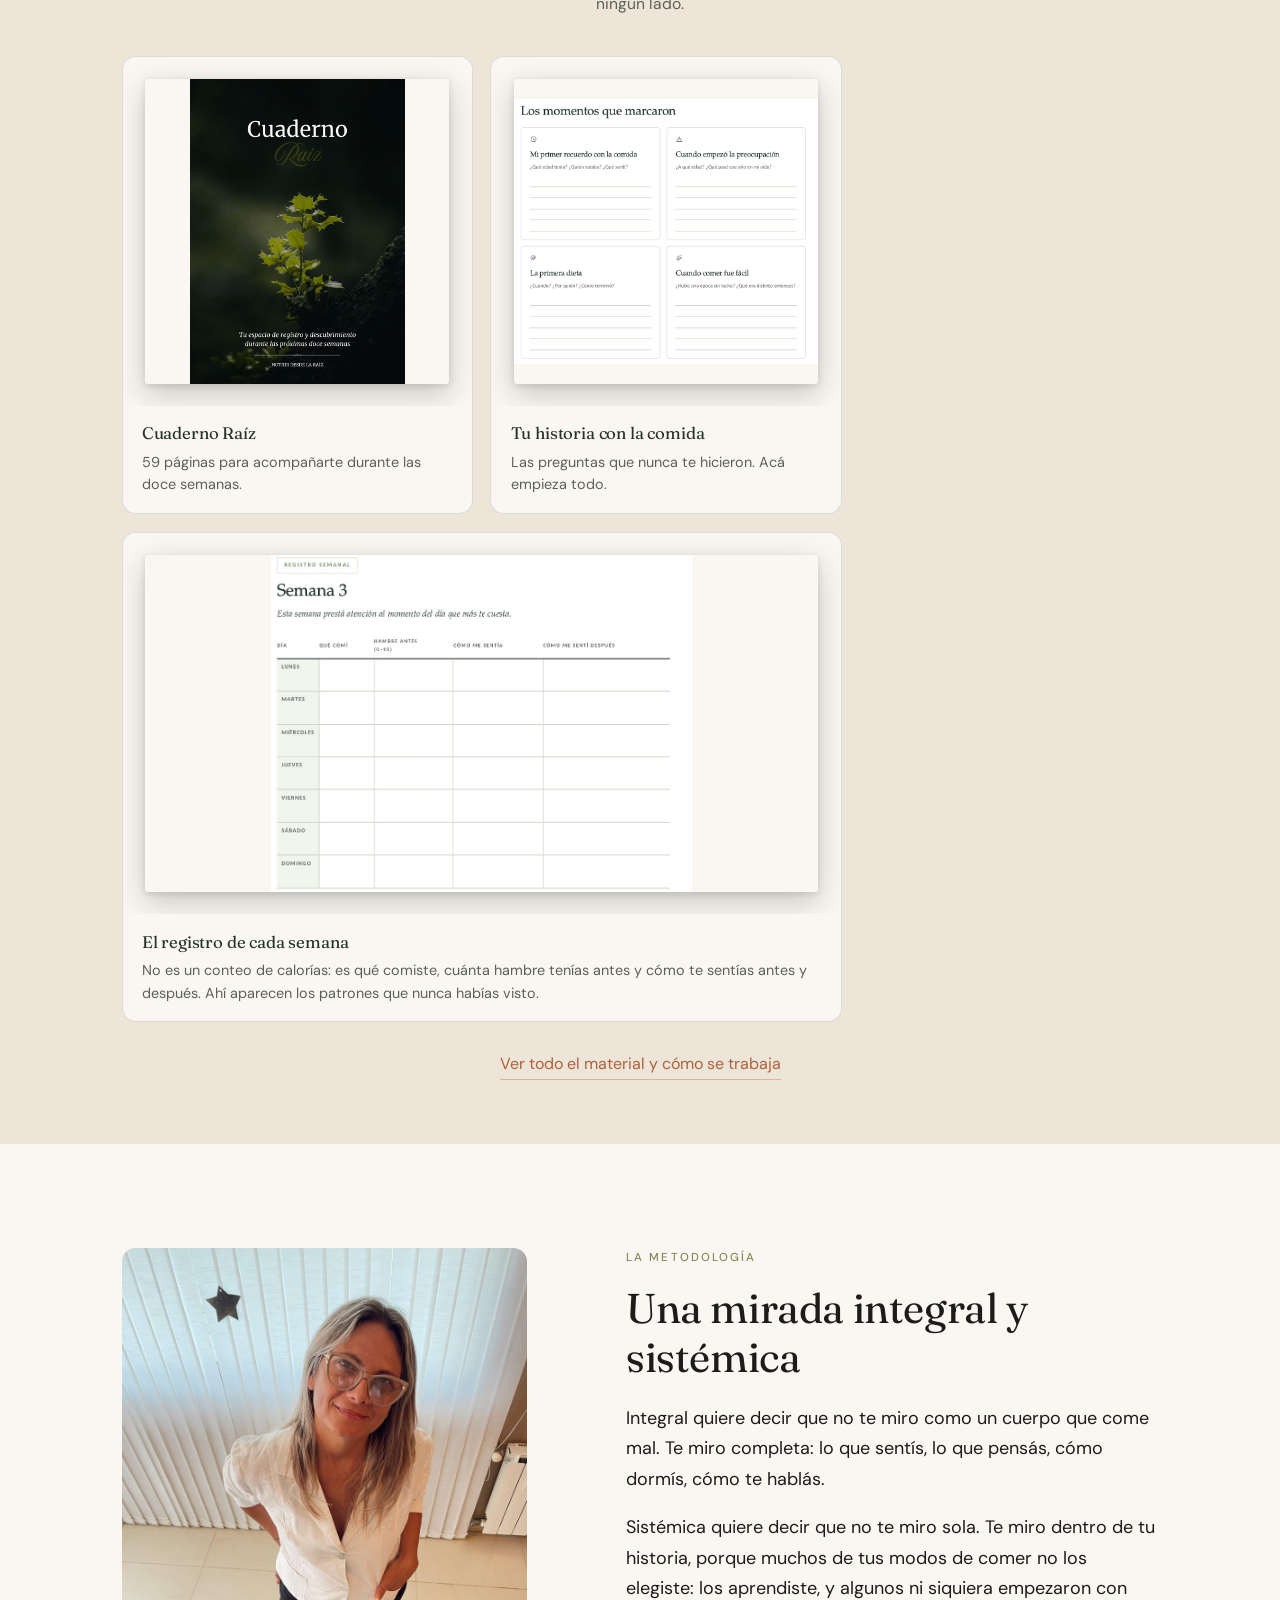
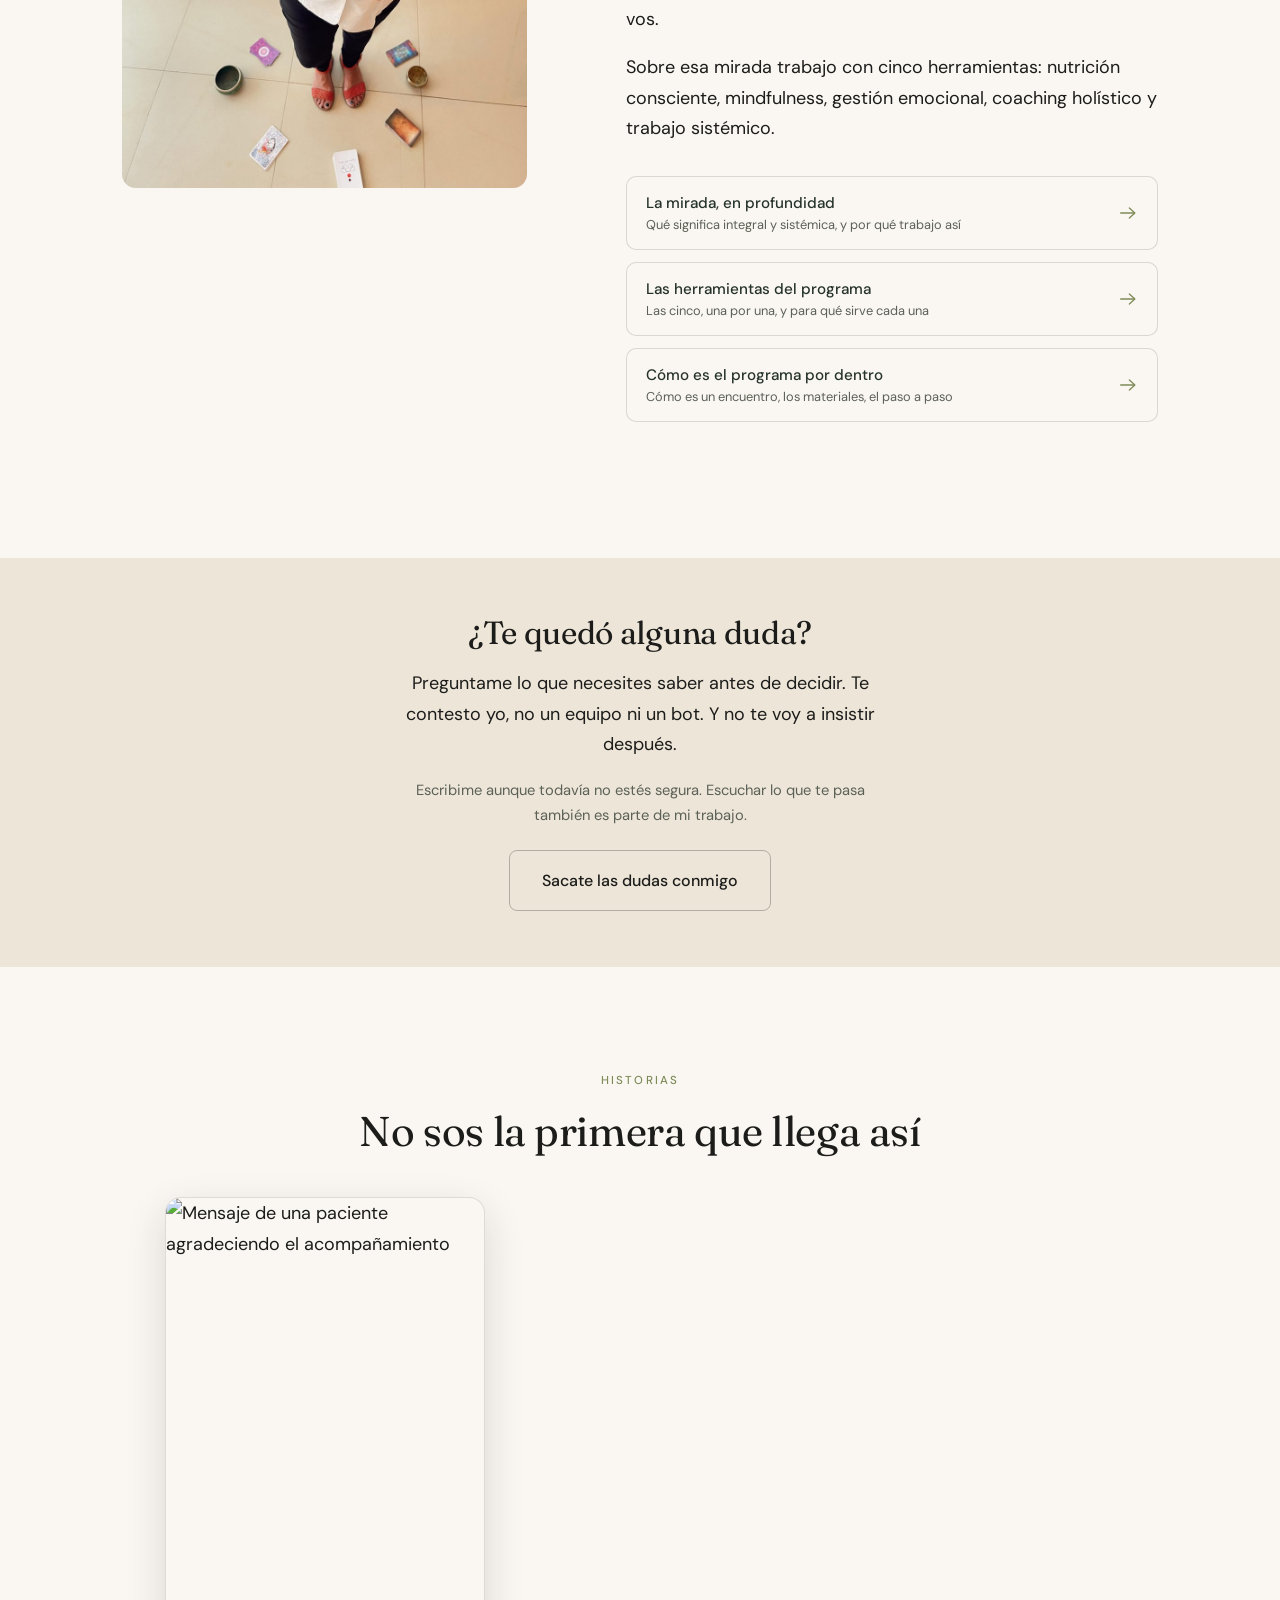
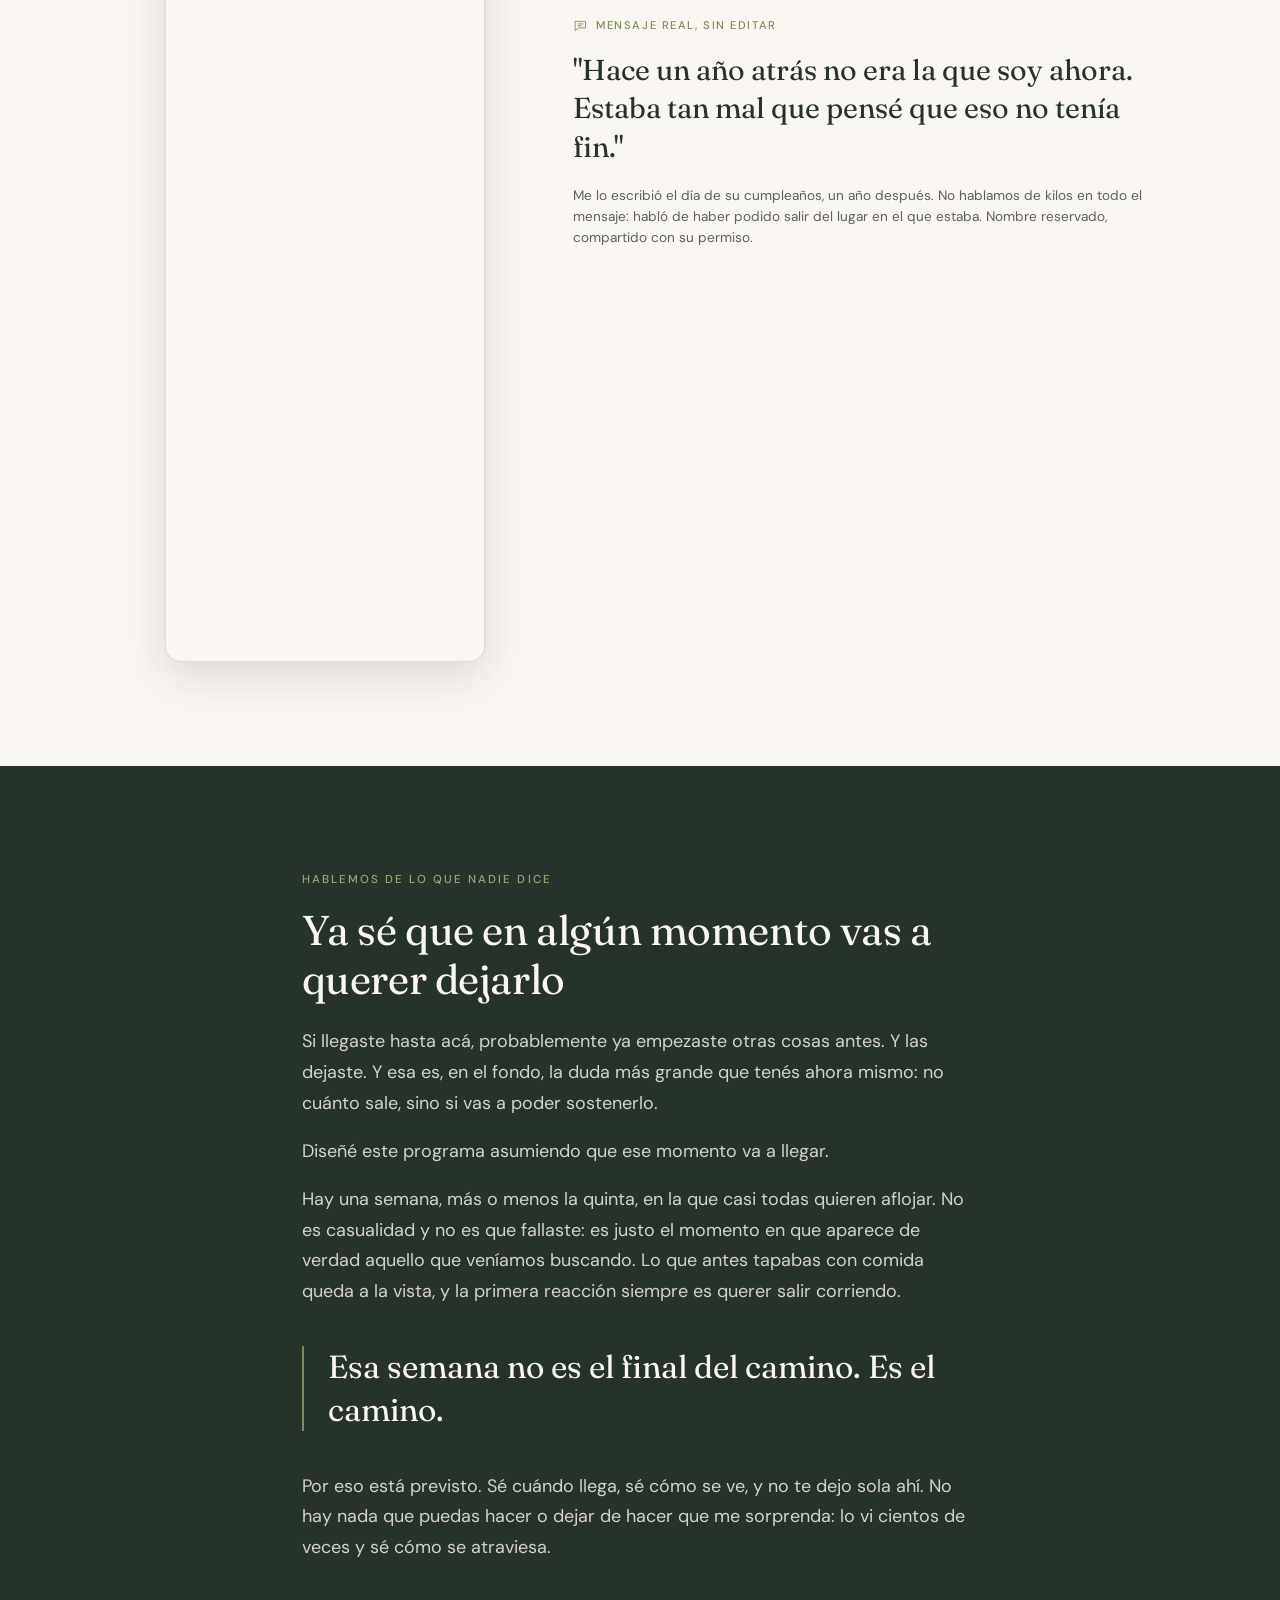
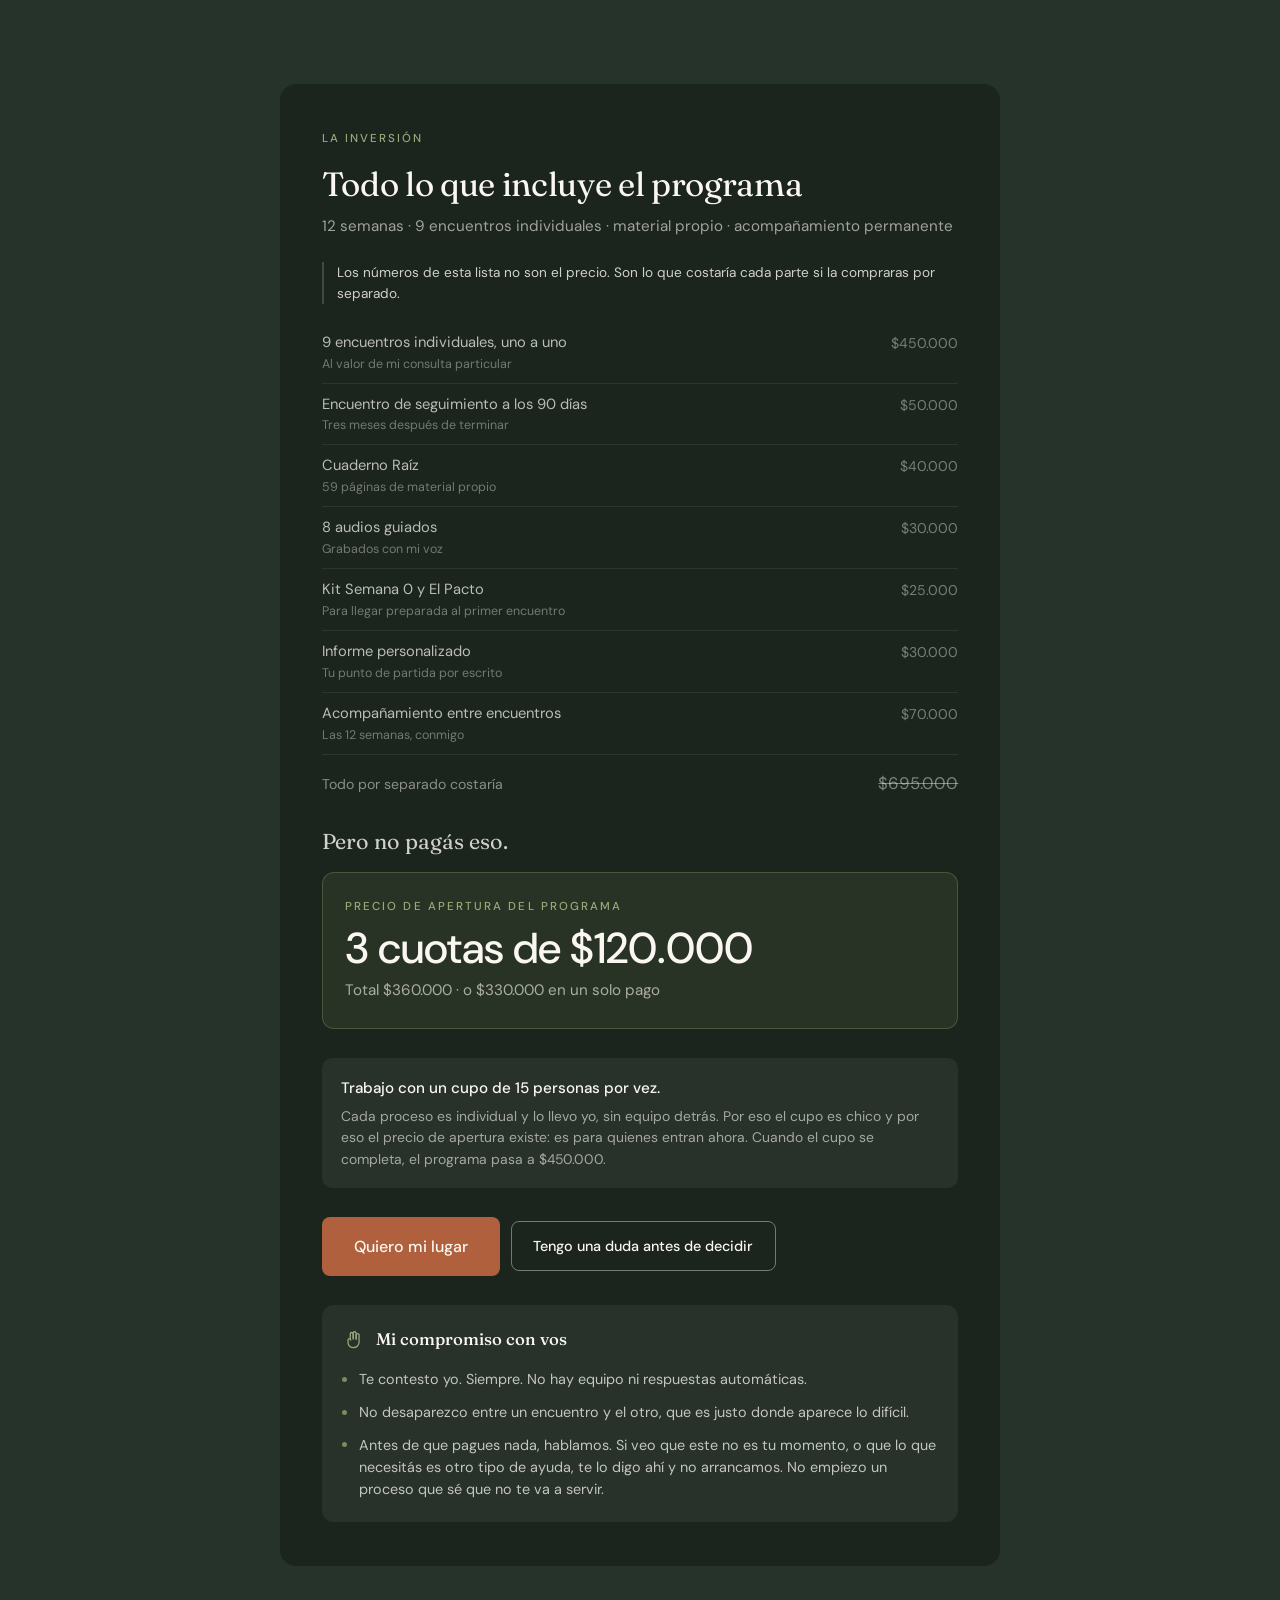
==== commit cda4336f: "Testimonios reales, cupo de 15, viñetas nuevas y reproductor de audio" ====
--- a/index.html
+++ b/index.html
@@ -62,9 +62,9 @@
 
         <!-- AUDIO: dejá "audio-jorgelina.mp3" en esta misma carpeta. Si no existe, el bloque se oculta solo. -->
         <div class="audio" id="audiobox">
-          <div class="ico" id="aico"><svg class="ic ic-fill" style="width:15px;height:15px;margin-left:2px"><use href="#i-play"/></svg></div>
-          <span>Escuchame 90 segundos antes de seguir leyendo</span>
-          <audio id="aud" preload="none" src="audio-jorgelina.mp3"></audio>
+          <button class="ico" id="aico" type="button" aria-label="Reproducir el audio de Jorgelina"><svg class="ic ic-fill" style="margin-left:3px"><use href="#i-play"/></svg></button>
+          <div class="atx"><span class="al">Escuchame 90 segundos antes de seguir leyendo</span><div class="abar"><i id="afill"></i></div><span class="at" id="atime">Te lo grabé yo · 1:30</span></div>
+          <audio id="aud" preload="metadata" src="audio-jorgelina.mp3"></audio>
         </div>
 
         <div class="pills">
@@ -93,6 +93,8 @@
     </div>
     <ul class="check rv">
       <li><span class="dot"></span><span>Sabés perfectamente qué tenés que comer. El problema es que no lo podés sostener.</span></li>
+      <li><span class="dot"></span><span>Te hiciste todos los estudios y te dan bien. Y aun así sentís que algo no está funcionando.</span></li>
+      <li><span class="dot"></span><span>Nunca dejaste de moverte ni de intentarlo. Y seguís en el mismo lugar.</span></li>
       <li><span class="dot"></span><span>Arrancás el lunes con toda la fuerza y para el jueves ya sos otra persona.</span></li>
       <li><span class="dot"></span><span>Comés bien todo el día y a la noche, sola, pasa otra cosa.</span></li>
       <li><span class="dot"></span><span>Bajaste muchas veces. Siempre volviste al mismo lugar, o un poco más arriba.</span></li>
@@ -101,6 +103,18 @@
     </ul>
     <div class="narrow rv" style="text-align:center">
       <p style="font-family:var(--serif);font-size:1.25rem;line-height:1.4;color:var(--verde)">Si te reconocés en tres o más, el problema no es tu voluntad.<br>Y no es tu próxima dieta.</p>
+    </div>
+
+    <div class="frases rv">
+      <div class="eyebrow" style="margin-bottom:1.4rem">Lo que más escucho cuando alguien me escribe por primera vez</div>
+      <p class="fq">"Me hice todos los controles. Los análisis, dentro de todo, en parámetros normales."</p>
+      <p class="fq">"Nunca dejé de hacer actividad física. Pero los planes de dieta estrictos no los puedo sostener en el tiempo."</p>
+      <p class="fq">"Siento como si mi exceso de peso no fuese solo por lo que como o por lo que hago."</p>
+      <p class="fq">"Situaciones externas a mí me empiezan a inflar, inflar, inflar. Y siento mucho peso con eso."</p>
+      <p class="pie">Palabras textuales de una mujer que me escribió, publicadas con su permiso. No es un testimonio de resultados: es el lugar exacto desde donde empieza casi todo el mundo que llega acá. Si algo de esto es tuyo, ya sabés bastante más de lo que creés.</p>
+    </div>
+
+    <div class="narrow rv" style="text-align:center;margin-top:2.2rem">
       <a class="tlink" href="https://wa.me/5493534139222?text=Hola%20Jorgelina%21%20Me%20sent%C3%AD%20muy%20identificada%20con%20las%20situaciones%20que%20describ%C3%ADs%20en%20tu%20p%C3%A1gina.%20Quiero%20contarte%20lo%20que%20me%20pasa%20a%20m%C3%AD." target="_blank" rel="noopener">Quiero contarte lo que me pasa</a>
     </div>
   </div>
@@ -196,6 +210,20 @@
   </div>
 </section>
 
+<!-- ===== TESTIMONIO 1 ===== -->
+<section class="s-verde" style="padding-top:3.6rem;padding-bottom:3.6rem">
+  <div class="wrap">
+    <div class="tst rv" style="margin-top:0">
+      <div class="shot"><img src="img/testimonio-wa.webp" alt="Mensaje de WhatsApp de una paciente" width="560" height="1090" loading="lazy"></div>
+      <div>
+        <div class="real"><svg class="ic"><use href="#i-chat"/></svg>Mensaje real, sin editar</div>
+        <p class="say">"Hasta me permití llorar. Gracias por acompañarme. Y estar."</p>
+        <p class="who">Esto no llegó al final del proceso. Llegó en el medio, el día que apareció lo que estaba debajo de la comida. Nombre reservado, compartido con su permiso.</p>
+      </div>
+    </div>
+  </div>
+</section>
+
 <!-- ===== EL CAMINO ===== -->
 <section class="s-hueso">
   <div class="wrap">
@@ -300,28 +328,23 @@
   </div>
 </section>
 
-<!--
-  ===== TESTIMONIOS =====
-  Sección lista pero desactivada: todavía no hay testimonios reales.
-  NO publicar con textos inventados. Cuando tengas 3, borrá esta línea y la de cierre.
-
+<!-- ===== TESTIMONIO 2 ===== -->
 <section class="s-hueso">
   <div class="wrap">
     <div class="narrow rv" style="text-align:center">
       <div class="eyebrow">Historias</div>
       <h2>No sos la primera que llega así</h2>
     </div>
-    <div class="cards rv">
-      <div class="card card-luz">
-        <p style="color:var(--tinta);font-size:1rem">"Acá va el testimonio en las palabras de ella. Que hable del antes y el después interno, no de kilos."</p>
-        <h3 style="font-size:.95rem;margin-top:1rem;margin-bottom:0">Nombre, 43 años · Ciudad</h3>
-      </div>
-    </div>
-  </div>
-</section>
-
-  ===== FIN TESTIMONIOS =====
--->
+    <div class="tst rv">
+      <div class="shot"><img src="img/testimonio-ig.webp" alt="Mensaje de una paciente agradeciendo el acompañamiento" width="560" height="1063" loading="lazy"></div>
+      <div>
+        <div class="real"><svg class="ic"><use href="#i-chat"/></svg>Mensaje real, sin editar</div>
+        <p class="say">"Hace un año atrás no era la que soy ahora. Estaba tan mal que pensé que eso no tenía fin."</p>
+        <p class="who">Me lo escribió el día de su cumpleaños, un año después. No hablamos de kilos en todo el mensaje: habló de haber podido salir del lugar en el que estaba. Nombre reservado, compartido con su permiso.</p>
+      </div>
+    </div>
+  </div>
+</section>
 
 <!-- ===== ¿Y SI LO ABANDONO? ===== -->
 <section class="s-verde">
@@ -366,9 +389,8 @@
       </div>
 
       <div class="lugares">
-        <div class="dots"><i class="on"></i><i class="on"></i><i class="off"></i><i class="off"></i><i class="off"></i><i class="off"></i></div>
-        <b>Quedan 4 lugares con precio de apertura.</b>
-        <em>Trabajo con pocas personas a la vez porque cada proceso es individual y lo llevo yo. Cuando se completen los seis, el programa pasa a $450.000.</em>
+        <b>Trabajo con un cupo de 15 personas por vez.</b>
+        <em>Cada proceso es individual y lo llevo yo, sin equipo detrás. Por eso el cupo es chico y por eso el precio de apertura existe: es para quienes entran ahora. Cuando el cupo se completa, el programa pasa a $450.000.</em>
       </div>
 
       <div class="ctas" style="margin-top:1.8rem">
--- a/estilos.css
+++ b/estilos.css
@@ -92,10 +92,36 @@
 .hphoto{border-radius:14px;overflow:hidden;background:var(--arena);aspect-ratio:4/5;max-height:560px;width:100%}
 .hphoto img{width:100%;height:100%;object-fit:cover;object-position:center 18%}
 .creds{display:flex;flex-wrap:wrap;gap:.5rem 1.4rem;margin-top:2.2rem;padding-top:1.3rem;border-top:1px solid rgba(38,51,42,.14);font-size:.83rem;color:var(--gris)}
-.audio{display:flex;align-items:center;gap:.85rem;background:var(--arena);border:1px solid rgba(38,51,42,.12);border-radius:10px;padding:.8rem 1rem;margin-top:1.6rem;cursor:pointer;max-width:400px;transition:border-color .2s}
-.audio:hover{border-color:rgba(38,51,42,.3)}
-.audio .ico{width:34px;height:34px;border-radius:50%;background:var(--verde);color:var(--hueso);display:flex;align-items:center;justify-content:center;flex:0 0 34px}
-.audio span{font-size:.88rem;color:var(--verde);line-height:1.4}
+.audio{display:flex;align-items:center;gap:1rem;background:var(--arena);border:1px solid rgba(38,51,42,.14);border-radius:14px;padding:1rem 1.15rem;margin-top:1.7rem;cursor:pointer;max-width:430px;transition:border-color .2s,box-shadow .2s;-webkit-tap-highlight-color:transparent}
+.audio:hover{border-color:rgba(38,51,42,.34);box-shadow:0 6px 20px rgba(28,28,26,.07)}
+.audio .ico{width:52px;height:52px;border-radius:50%;background:var(--terra);color:var(--hueso);display:flex;align-items:center;justify-content:center;flex:0 0 52px;border:none;padding:0;cursor:pointer;transition:background .2s,transform .15s}
+.audio:hover .ico{background:var(--terra-h);transform:scale(1.04)}
+.audio .ico .ic{width:20px;height:20px}
+.audio .atx{flex:1;min-width:0}
+.audio .al{display:block;font-size:.9rem;font-weight:500;color:var(--verde);line-height:1.35}
+.audio .abar{height:4px;border-radius:3px;background:rgba(38,51,42,.15);margin-top:.6rem;overflow:hidden}
+.audio .abar i{display:block;height:100%;width:0;background:var(--terra);border-radius:3px;transition:width .15s linear}
+.audio .at{display:block;font-size:.74rem;color:var(--gris);margin-top:.34rem;letter-spacing:.04em;font-variant-numeric:tabular-nums}
+
+/* testimonios reales */
+.tst{display:grid;gap:1.8rem;align-items:center;margin-top:2.6rem}
+@media(min-width:760px){.tst{grid-template-columns:.82fr 1.18fr;gap:2.8rem}}
+.tst .shot{border-radius:16px;overflow:hidden;border:1px solid rgba(38,51,42,.14);box-shadow:0 14px 40px rgba(28,28,26,.14);max-width:320px;margin:0 auto;width:100%;background:var(--hueso)}
+.s-verde .tst .shot{border-color:rgba(250,247,242,.18)}
+.tst .real{display:inline-flex;align-items:center;gap:.5rem;font-size:.7rem;letter-spacing:.14em;text-transform:uppercase;color:var(--oliva);font-weight:500;margin-bottom:1rem}
+.s-verde .tst .real{color:var(--oliva-claro)}
+.tst .real .ic{width:15px;height:15px}
+.tst .say{font-family:var(--serif);font-size:clamp(1.3rem,3.2vw,1.8rem);line-height:1.34;color:var(--verde)}
+.s-verde .tst .say{color:var(--hueso)}
+.tst .who{font-size:.85rem;color:var(--gris);margin:1.15rem 0 0;line-height:1.55}
+.s-verde .tst .who{color:rgba(250,247,242,.6)}
+
+/* tarjeta de frases textuales */
+.frases{background:var(--hueso);border:1px solid rgba(38,51,42,.13);border-radius:16px;padding:2rem 1.8rem;margin:2.8rem auto 0;max-width:720px}
+.frases .fq{font-family:var(--serif);font-size:1.12rem;line-height:1.45;color:var(--verde);padding-left:1.15rem;border-left:2px solid var(--oliva);margin-bottom:1.35rem}
+.frases .fq:last-of-type{margin-bottom:0}
+.frases .pie{font-size:.82rem;color:var(--gris);margin:1.7rem 0 0;padding-top:1.25rem;border-top:1px solid rgba(38,51,42,.1);line-height:1.55}
+@media(max-width:719px){.frases{padding:1.5rem 1.25rem}.frases .fq{font-size:1.02rem;padding-left:.95rem}}
 
 /* cabecera de pagina interna */
 .phead{background:var(--verde);color:var(--hueso);padding:2.6rem 0 3.2rem}
@@ -279,7 +305,8 @@
 
 .close{display:grid;gap:2rem;align-items:center}
 @media(min-width:780px){.close{grid-template-columns:.42fr .58fr;gap:3rem}}
-.close .ph{border-radius:14px;overflow:hidden;max-width:320px}
+.close .ph{border-radius:14px;overflow:hidden;max-width:290px;width:100%;aspect-ratio:4/5;background:var(--arena)}
+.close .ph img{width:100%;height:100%;object-fit:cover;object-position:center 15%}
 
 footer{background:var(--verde-2);color:rgba(250,247,242,.6);padding:3rem 0 6rem;font-size:.85rem;line-height:1.7}
 @media(min-width:720px){footer{padding:3rem 0}}
@@ -334,7 +361,7 @@
   .lugares{padding:1rem}
   .faq summary{padding:1.05rem .1rem;font-size:.98rem}
   .faq .ans{font-size:.95rem;padding:0 .1rem 1.2rem}
-  .close .ph{max-width:230px;margin:0 auto}
+  .close .ph{max-width:220px;margin:0 auto}
   .audio{max-width:none}
   .mgrid{gap:1.8rem}
   footer{padding-bottom:7rem}
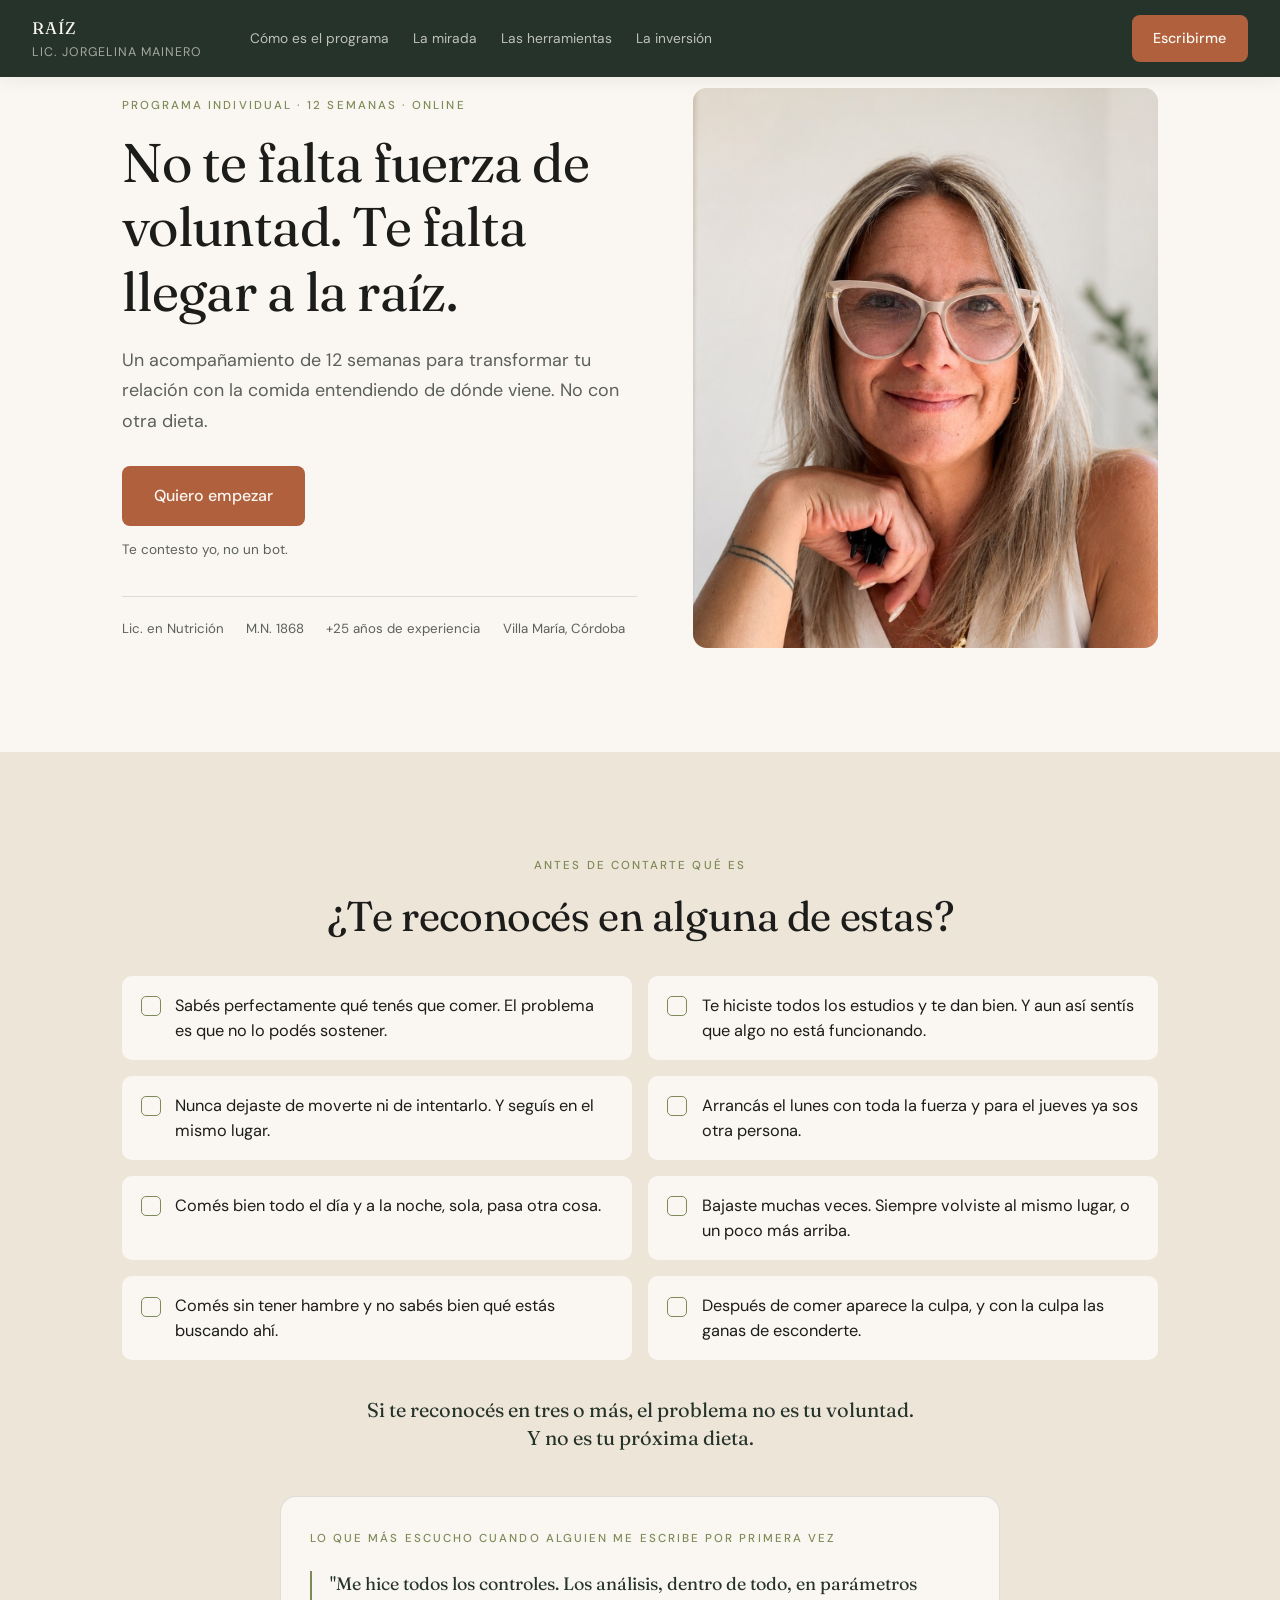
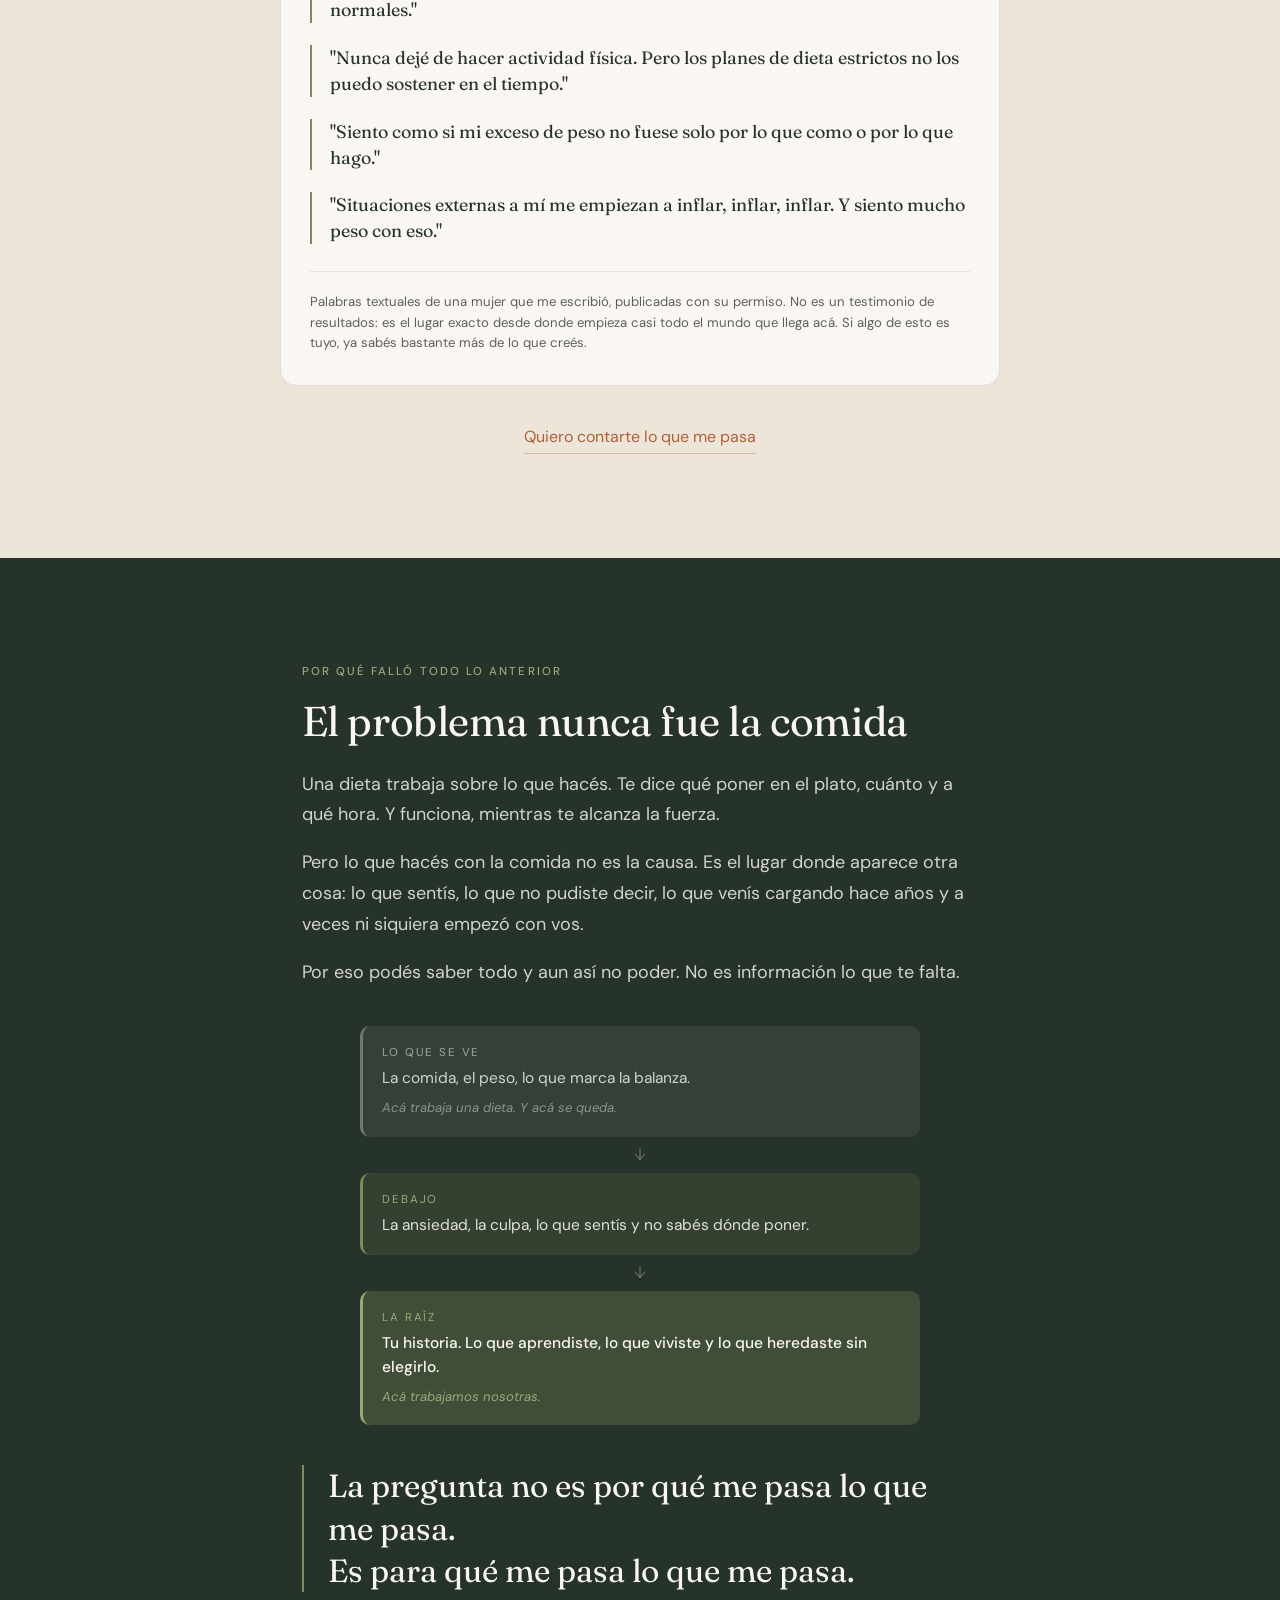
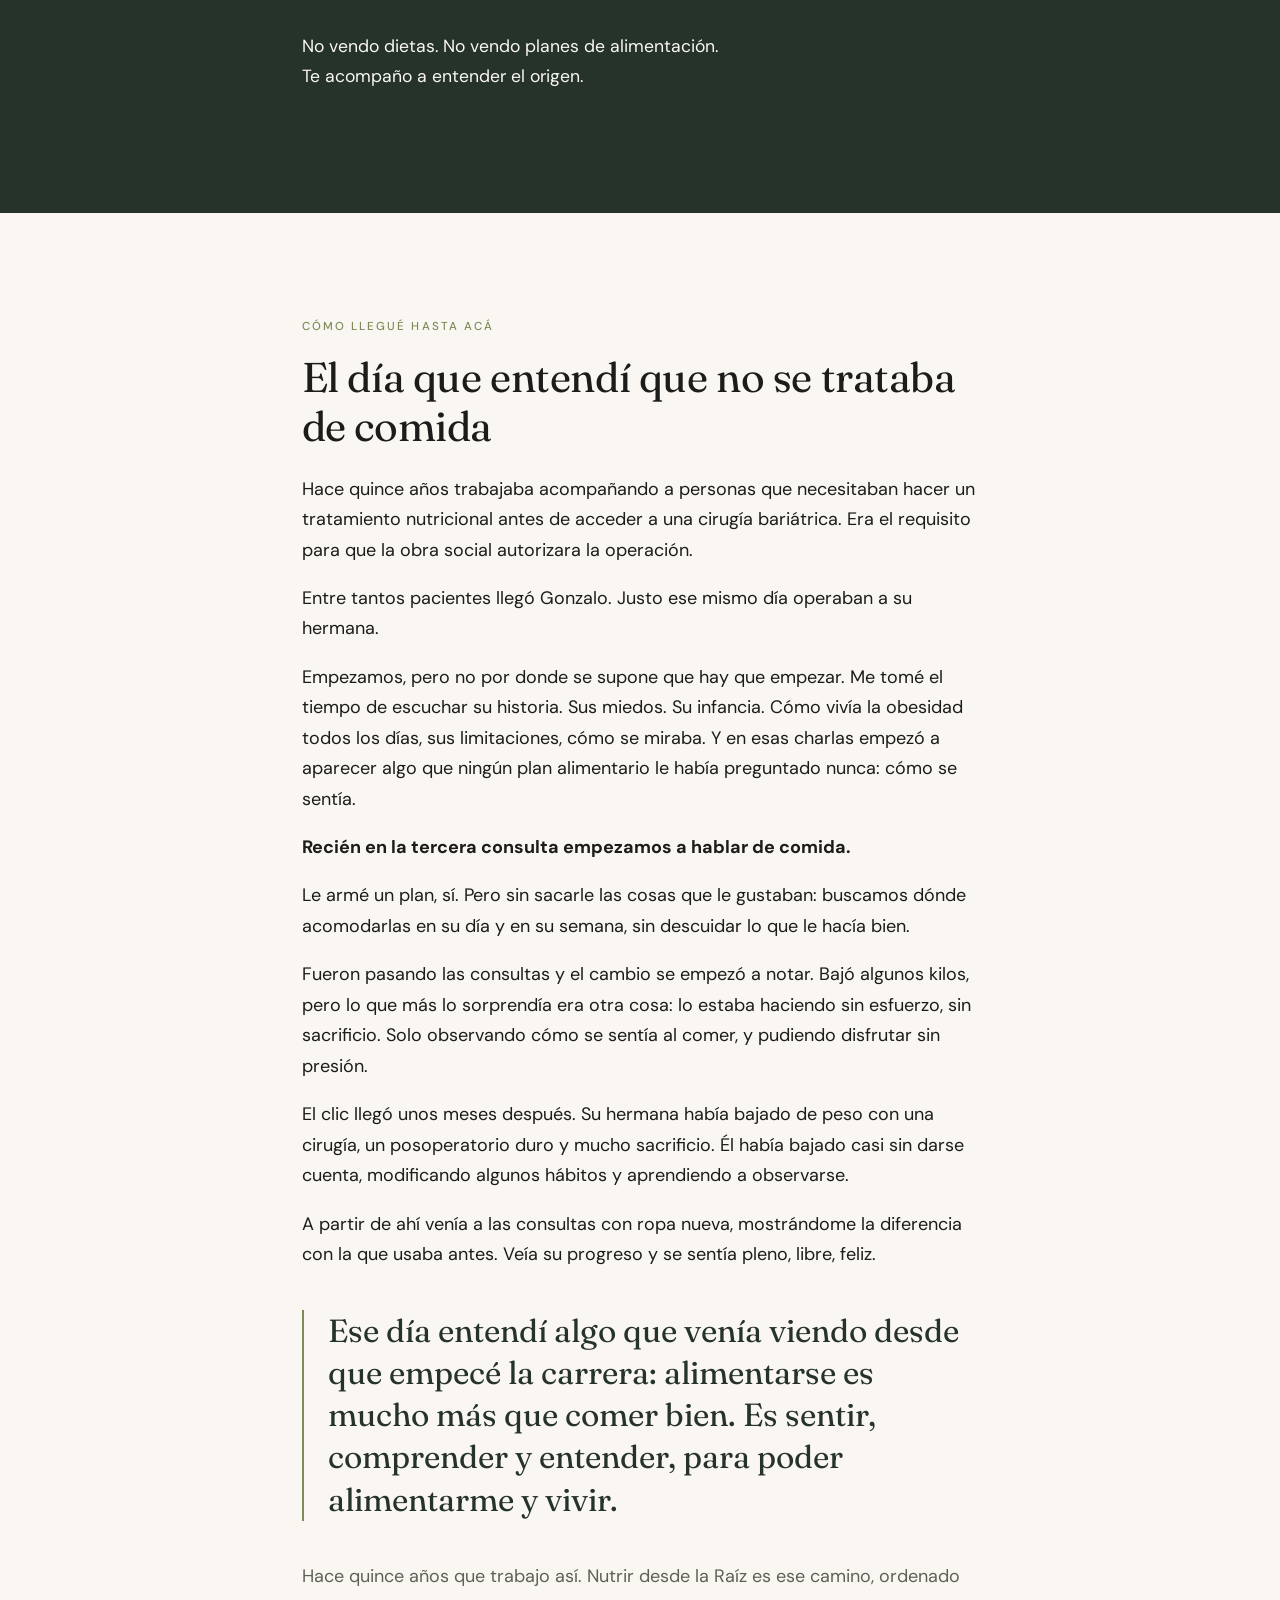
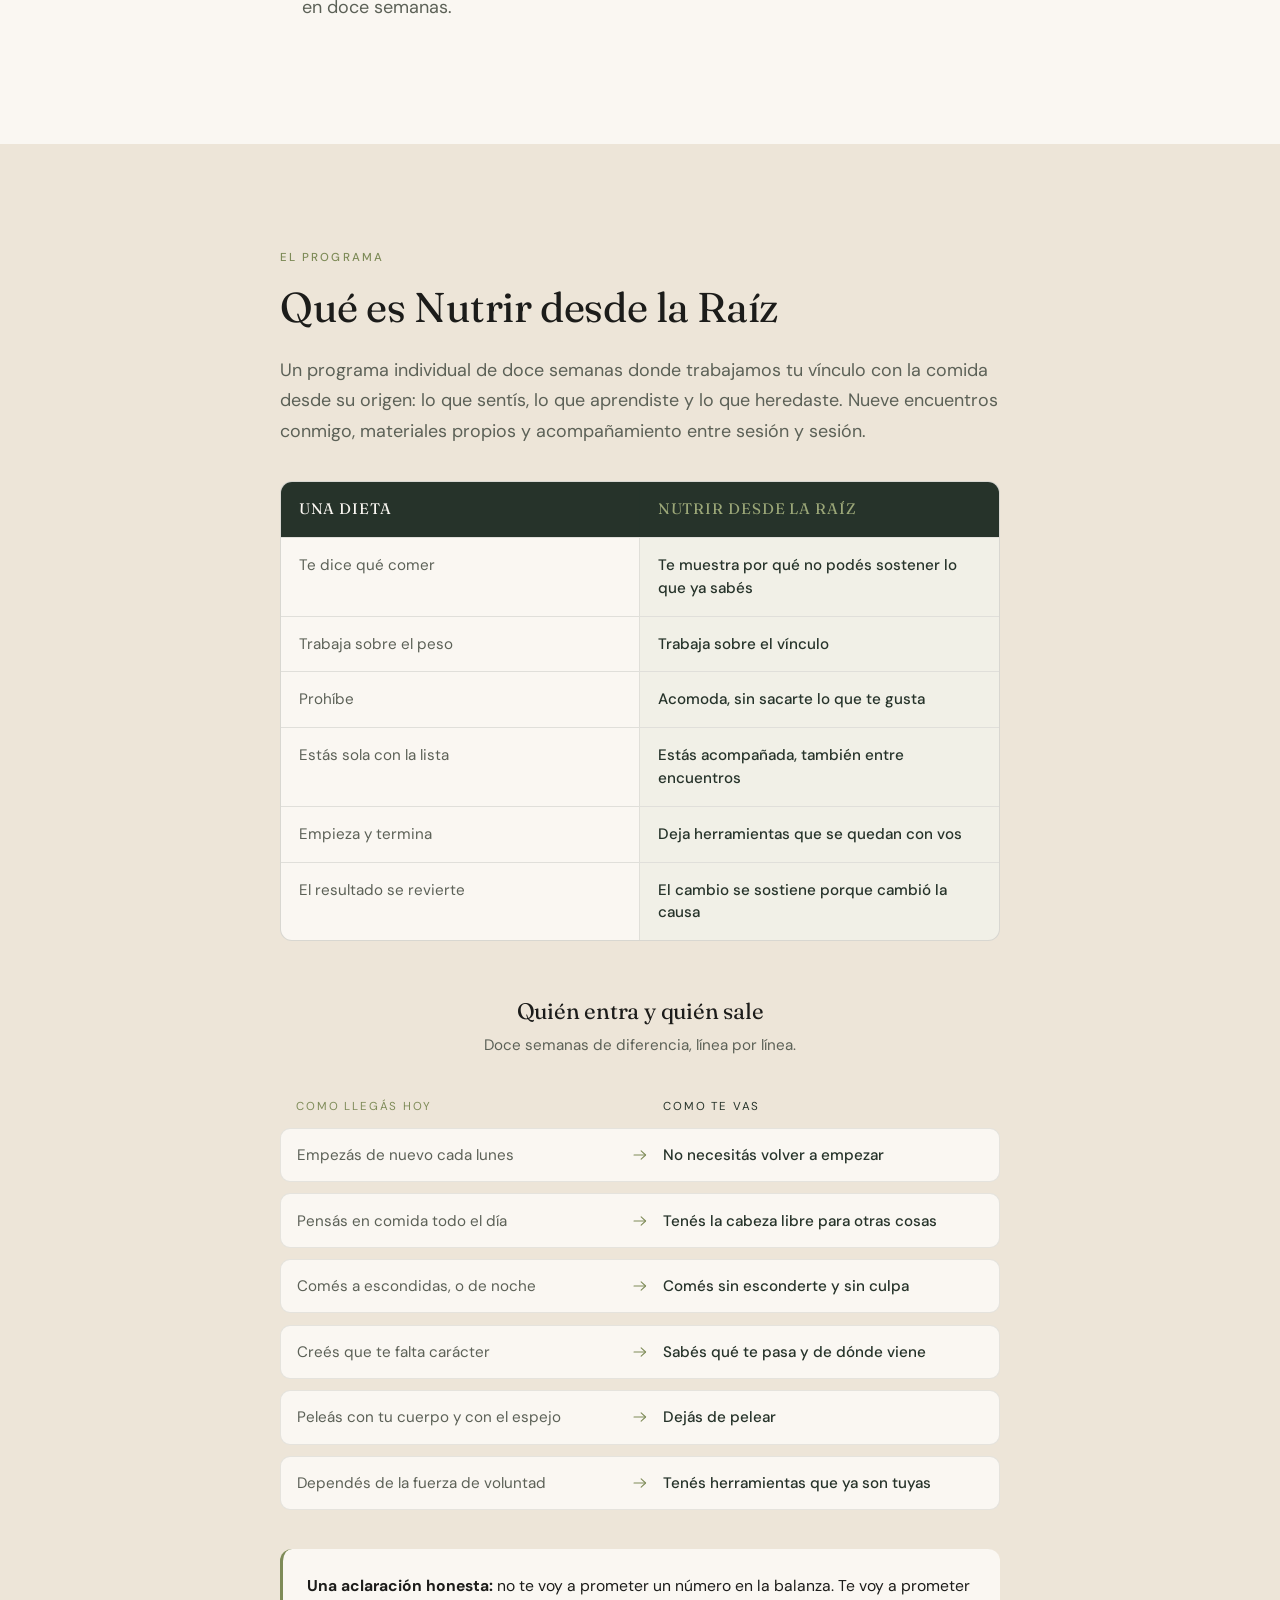
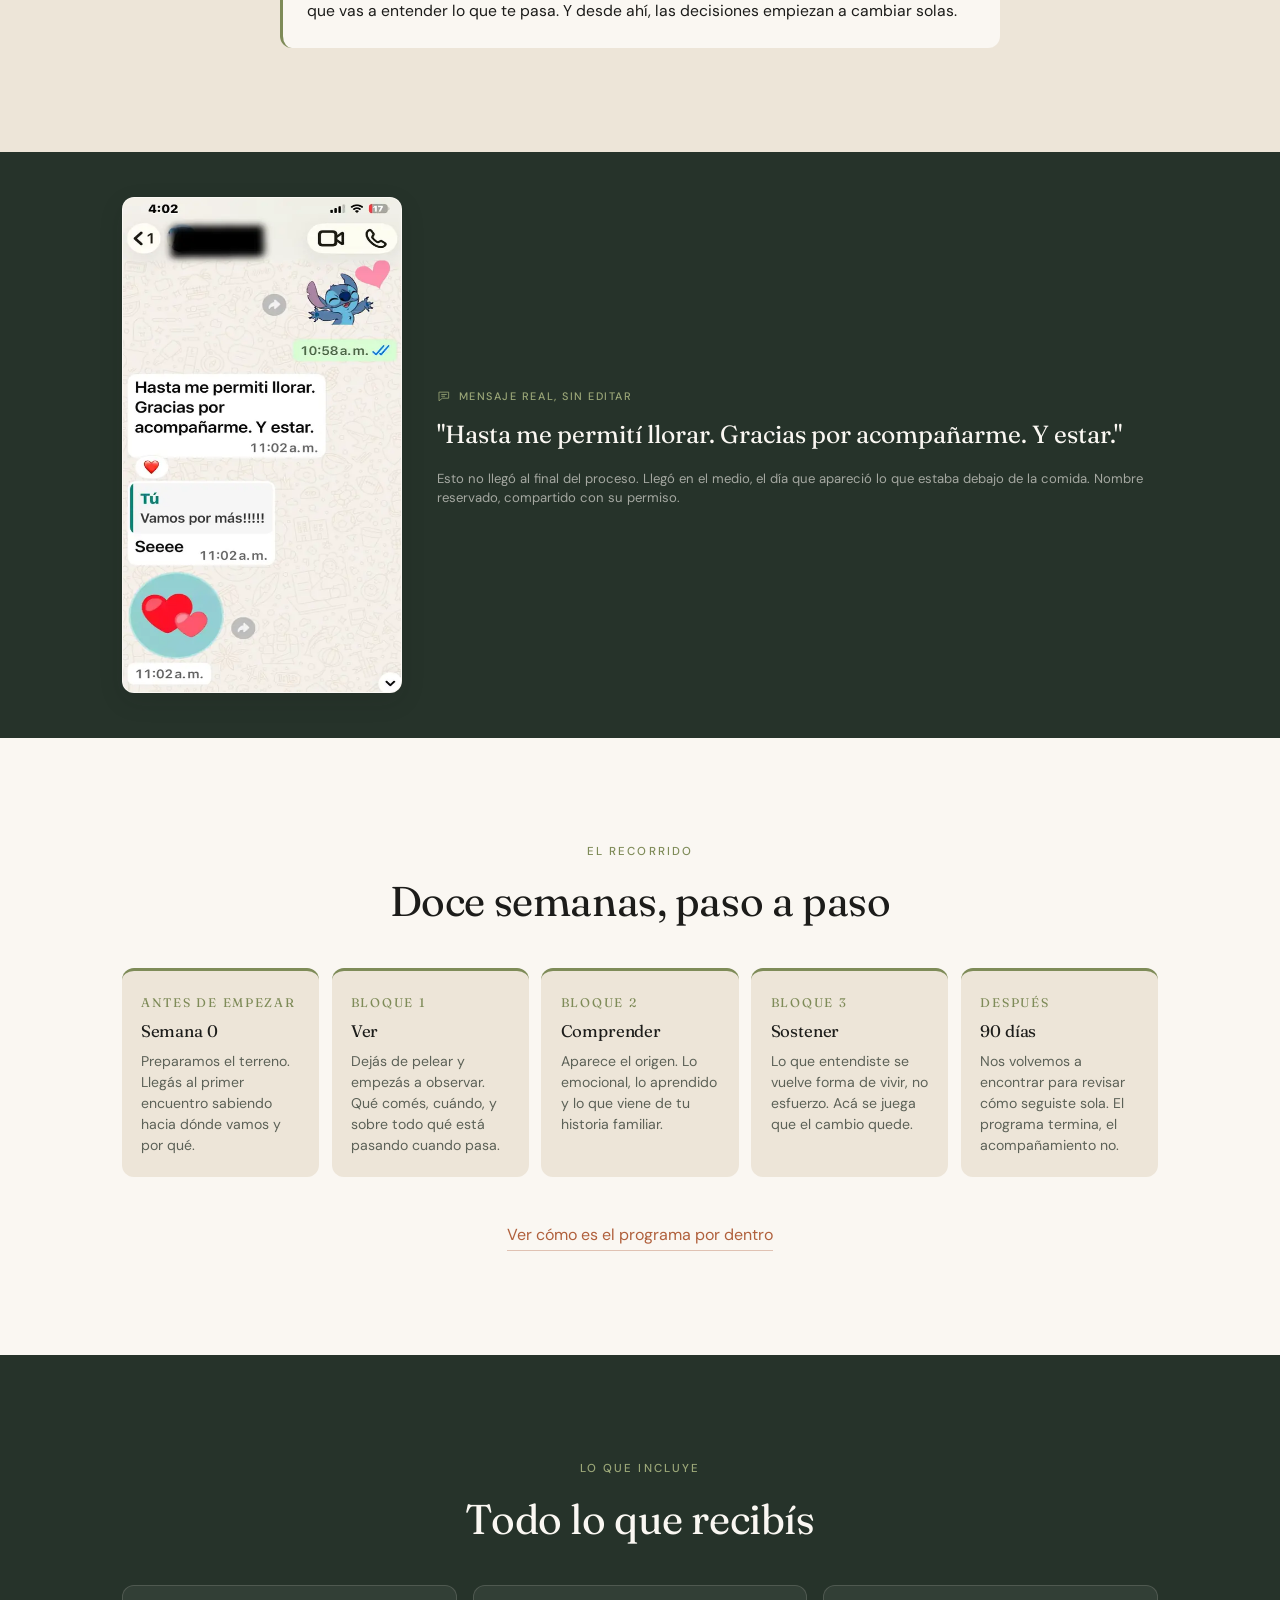
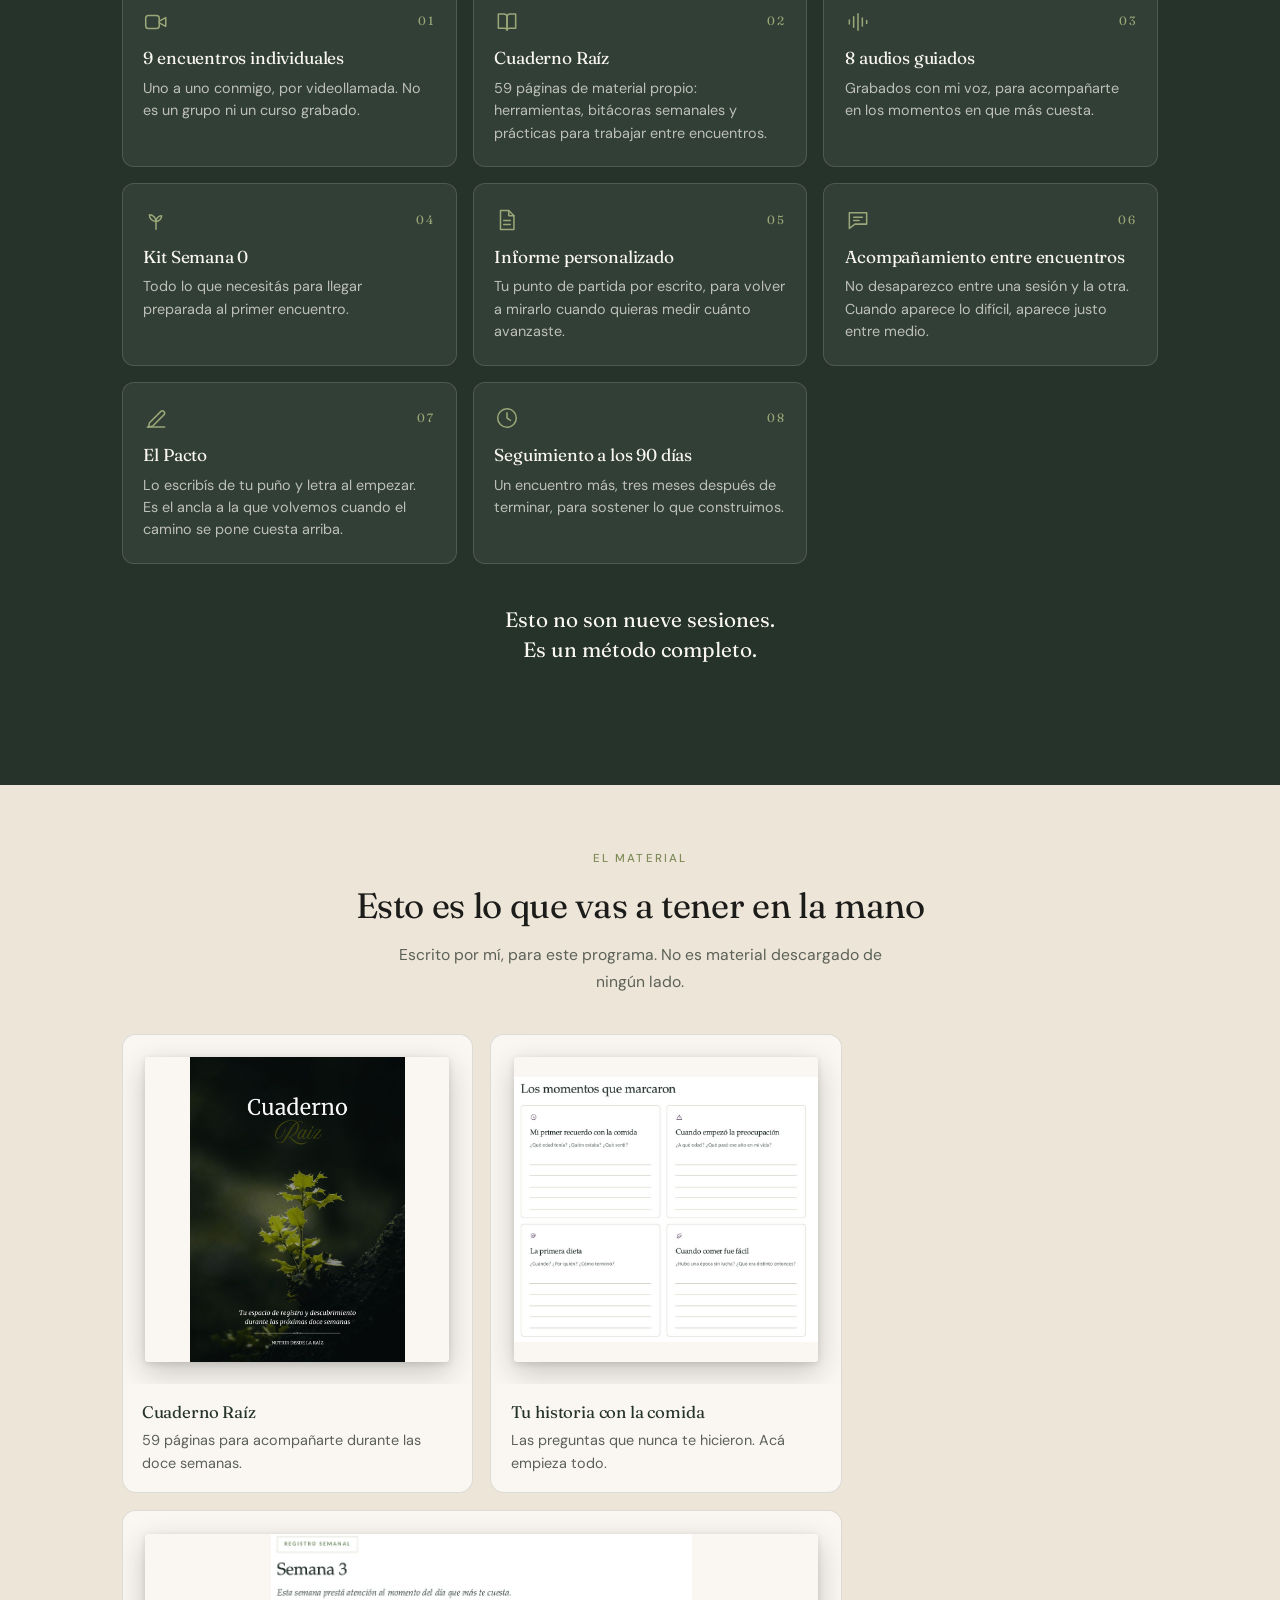
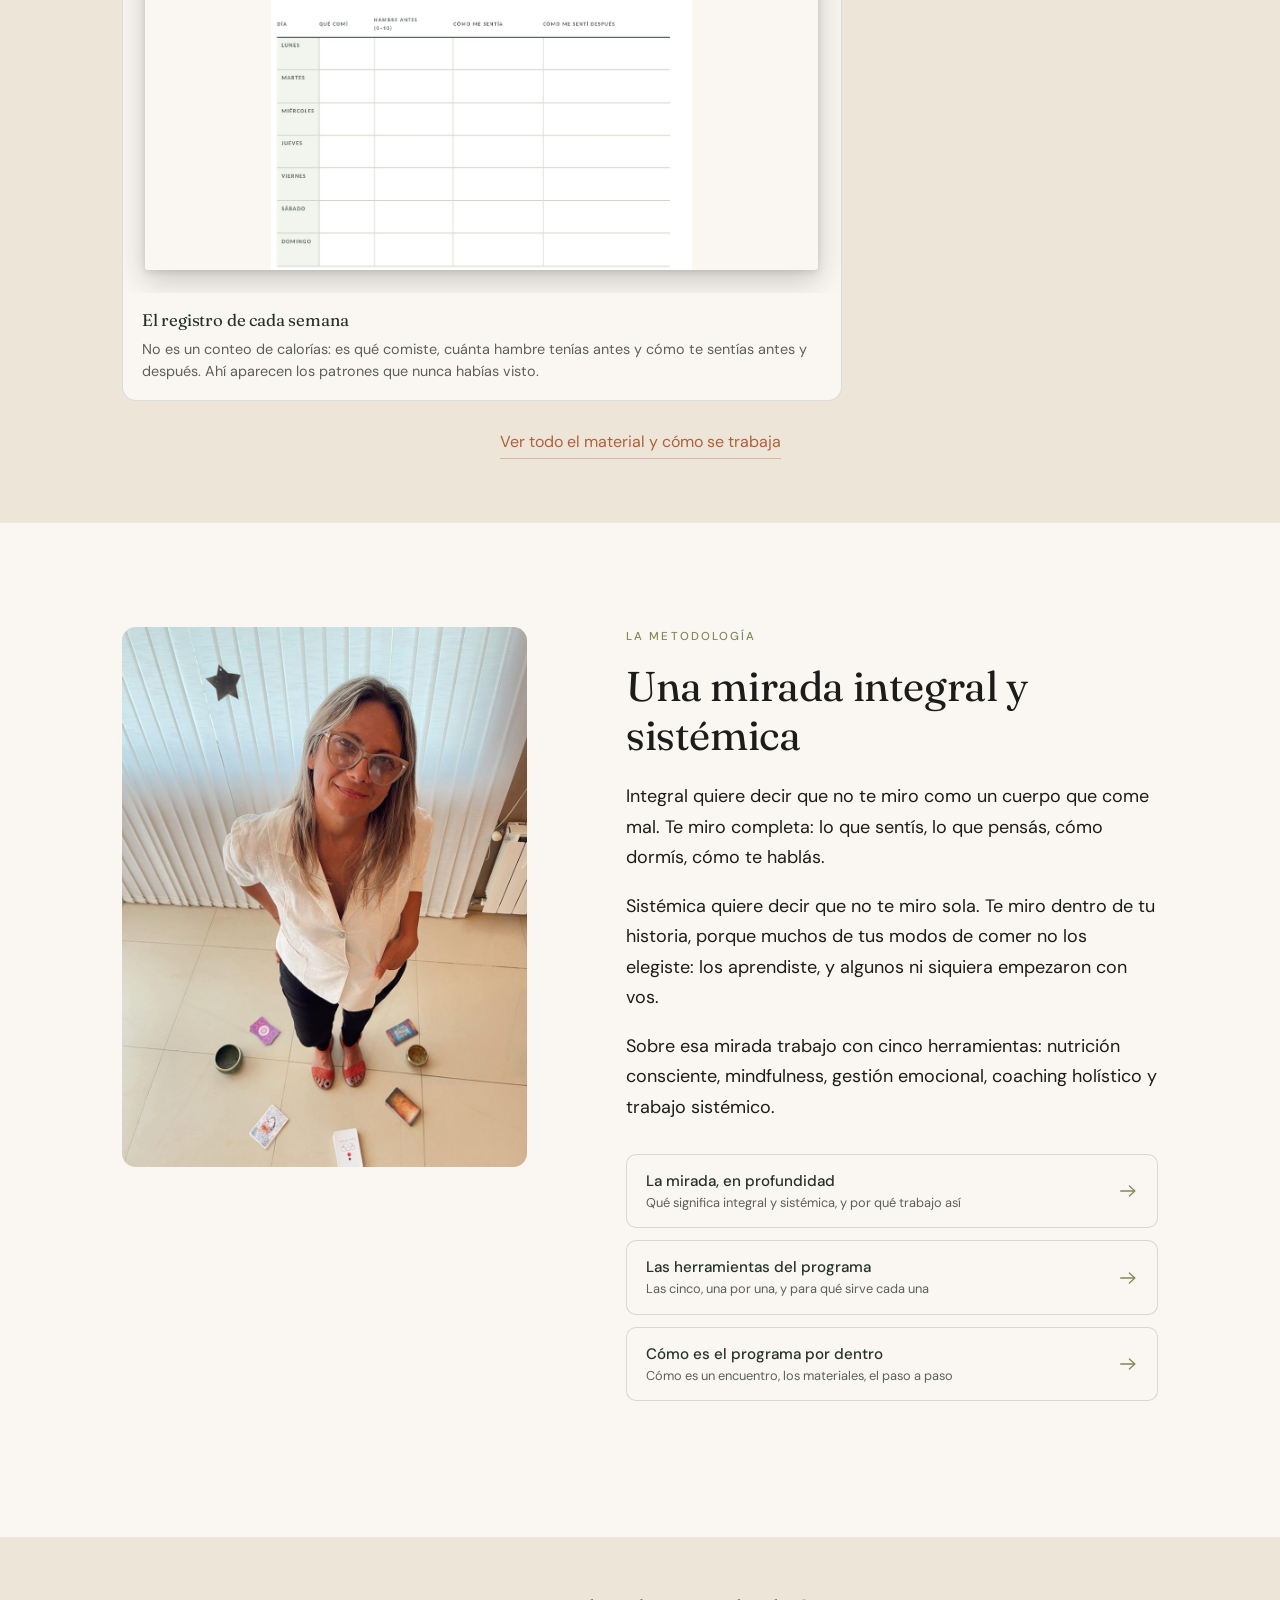
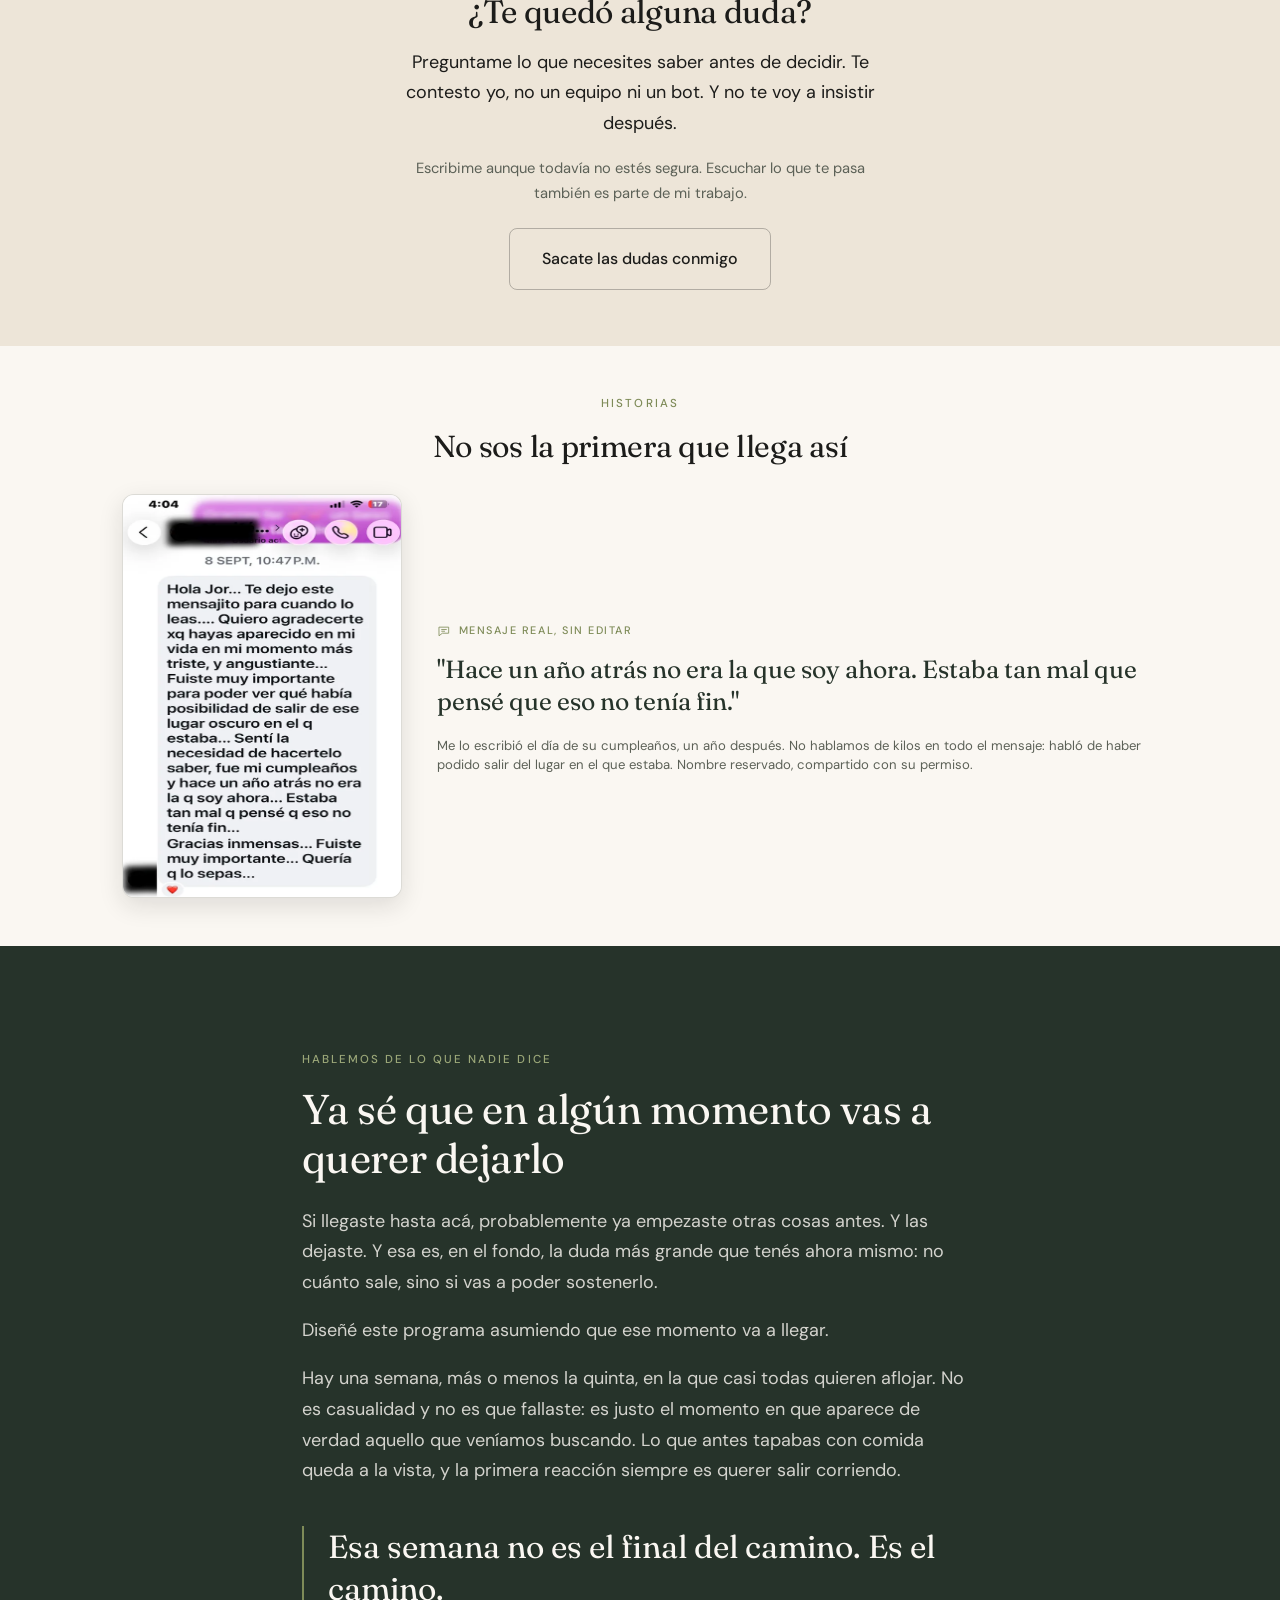
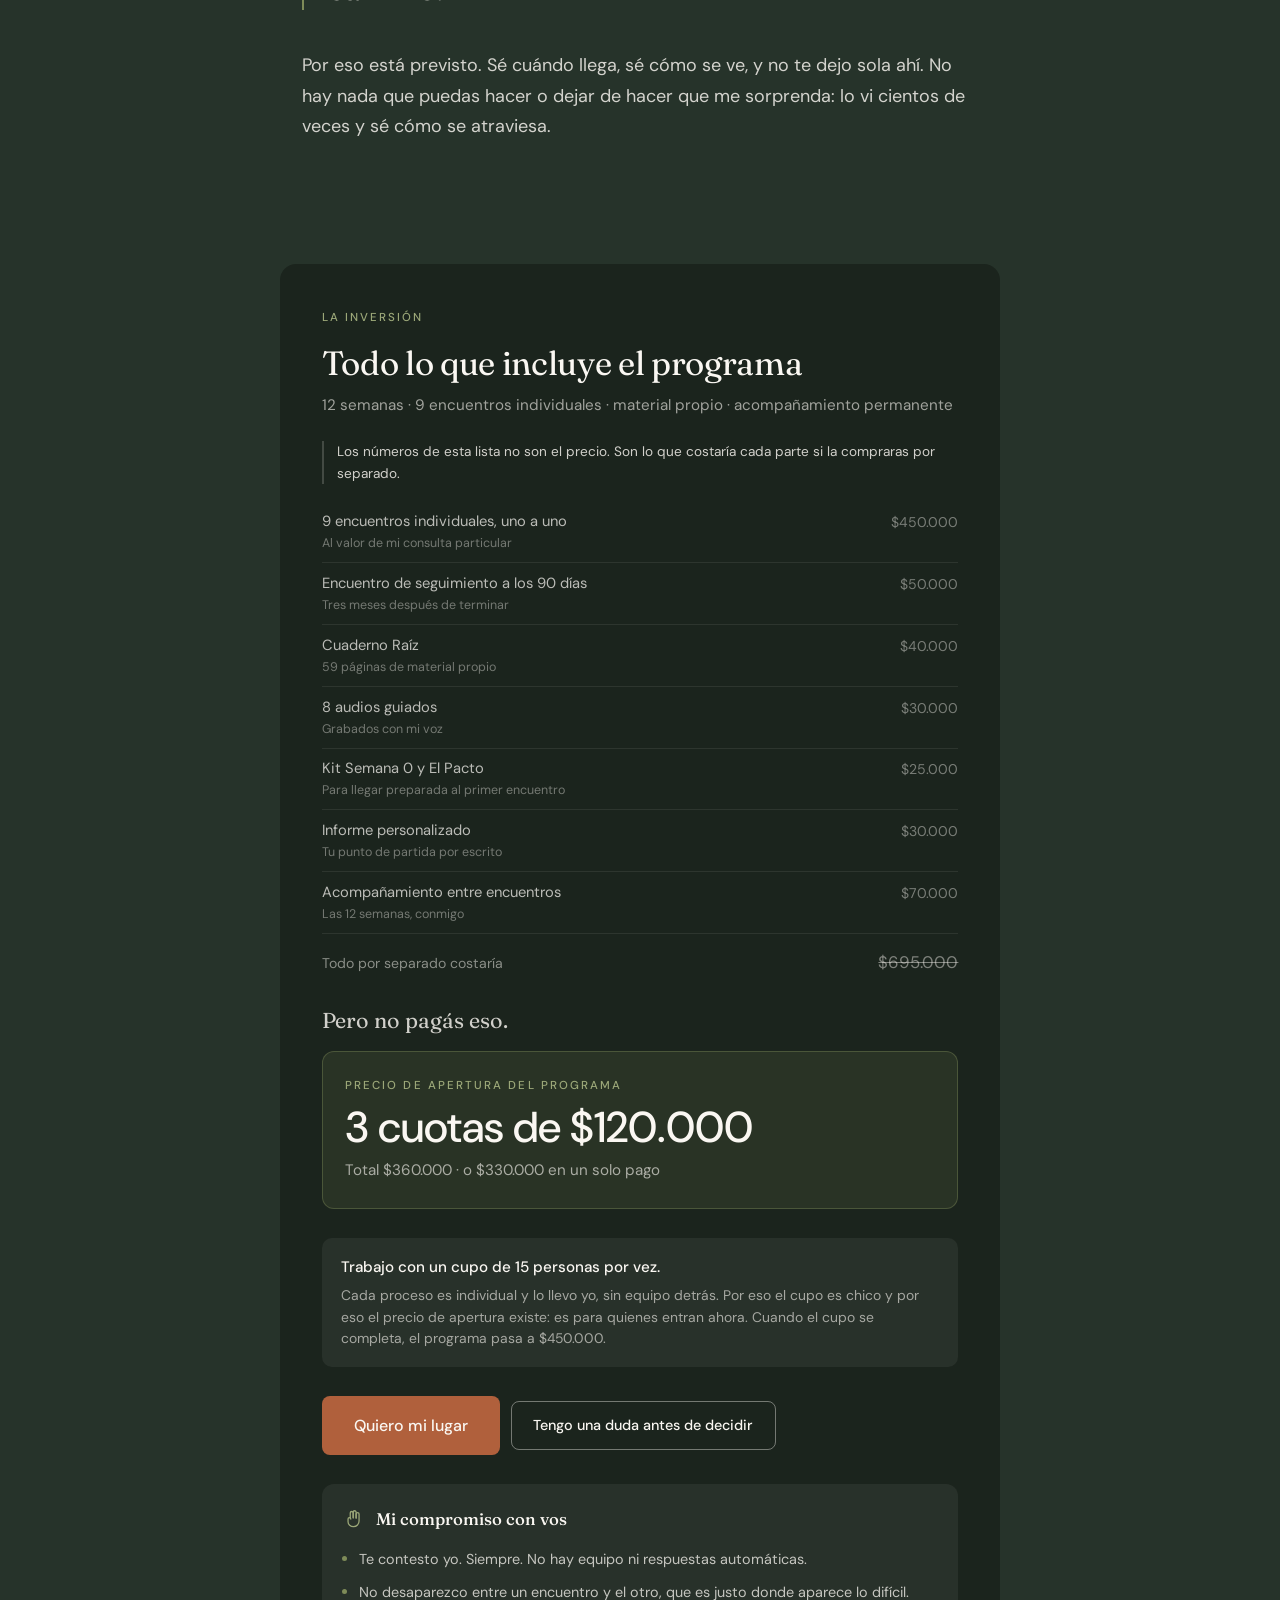
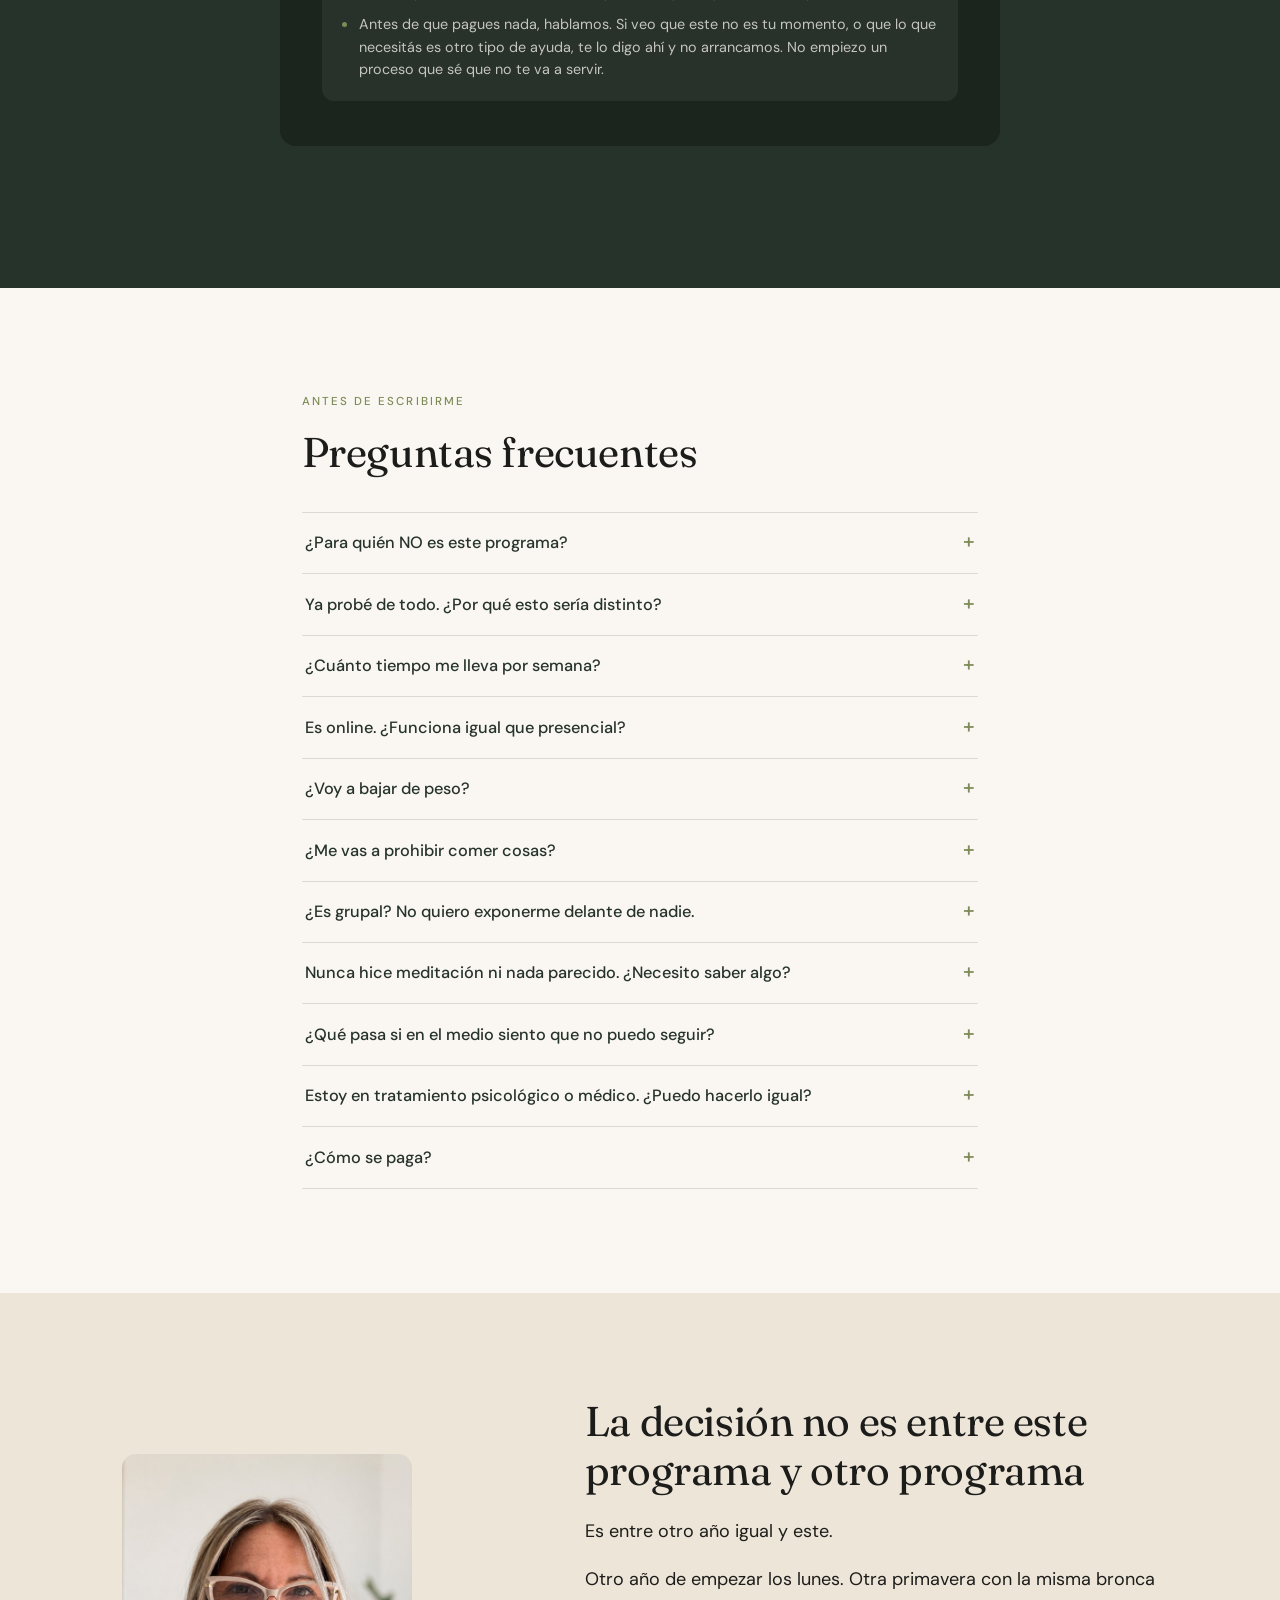
==== commit 3a31337e: "Testimonios mas compactos" ====
--- a/index.html
+++ b/index.html
@@ -211,10 +211,10 @@
 </section>
 
 <!-- ===== TESTIMONIO 1 ===== -->
-<section class="s-verde" style="padding-top:3.6rem;padding-bottom:3.6rem">
-  <div class="wrap">
-    <div class="tst rv" style="margin-top:0">
-      <div class="shot"><img src="img/testimonio-wa.webp" alt="Mensaje de WhatsApp de una paciente" width="560" height="1090" loading="lazy"></div>
+<section class="s-verde" style="padding-top:2.8rem;padding-bottom:2.8rem">
+  <div class="wrap">
+    <div class="tst rv">
+      <div class="shot"><img src="img/testimonio-wa.webp" alt="Mensaje de WhatsApp de una paciente" width="600" height="494" loading="lazy"></div>
       <div>
         <div class="real"><svg class="ic"><use href="#i-chat"/></svg>Mensaje real, sin editar</div>
         <p class="say">"Hasta me permití llorar. Gracias por acompañarme. Y estar."</p>
@@ -329,14 +329,14 @@
 </section>
 
 <!-- ===== TESTIMONIO 2 ===== -->
-<section class="s-hueso">
+<section class="s-hueso" style="padding-top:3rem;padding-bottom:3rem">
   <div class="wrap">
     <div class="narrow rv" style="text-align:center">
       <div class="eyebrow">Historias</div>
-      <h2>No sos la primera que llega así</h2>
-    </div>
-    <div class="tst rv">
-      <div class="shot"><img src="img/testimonio-ig.webp" alt="Mensaje de una paciente agradeciendo el acompañamiento" width="560" height="1063" loading="lazy"></div>
+      <h2 style="font-size:clamp(1.4rem,3.4vw,1.9rem)">No sos la primera que llega así</h2>
+    </div>
+    <div class="tst rv" style="margin-top:1.8rem">
+      <div class="shot"><img src="img/testimonio-ig.webp" alt="Mensaje de una paciente agradeciendo el acompañamiento" width="600" height="402" loading="lazy"></div>
       <div>
         <div class="real"><svg class="ic"><use href="#i-chat"/></svg>Mensaje real, sin editar</div>
         <p class="say">"Hace un año atrás no era la que soy ahora. Estaba tan mal que pensé que eso no tenía fin."</p>
--- a/estilos.css
+++ b/estilos.css
@@ -104,17 +104,18 @@
 .audio .at{display:block;font-size:.74rem;color:var(--gris);margin-top:.34rem;letter-spacing:.04em;font-variant-numeric:tabular-nums}
 
 /* testimonios reales */
-.tst{display:grid;gap:1.8rem;align-items:center;margin-top:2.6rem}
-@media(min-width:760px){.tst{grid-template-columns:.82fr 1.18fr;gap:2.8rem}}
-.tst .shot{border-radius:16px;overflow:hidden;border:1px solid rgba(38,51,42,.14);box-shadow:0 14px 40px rgba(28,28,26,.14);max-width:320px;margin:0 auto;width:100%;background:var(--hueso)}
+.tst{display:grid;gap:1.4rem;align-items:center;margin-top:0}
+@media(min-width:760px){.tst{grid-template-columns:280px 1fr;gap:2.2rem}}
+.tst .shot{border-radius:12px;overflow:hidden;border:1px solid rgba(38,51,42,.14);box-shadow:0 8px 24px rgba(28,28,26,.12);max-width:280px;margin:0 auto;width:100%;background:var(--hueso)}
 .s-verde .tst .shot{border-color:rgba(250,247,242,.18)}
-.tst .real{display:inline-flex;align-items:center;gap:.5rem;font-size:.7rem;letter-spacing:.14em;text-transform:uppercase;color:var(--oliva);font-weight:500;margin-bottom:1rem}
+.tst .real{display:inline-flex;align-items:center;gap:.5rem;font-size:.68rem;letter-spacing:.14em;text-transform:uppercase;color:var(--oliva);font-weight:500;margin-bottom:.8rem}
 .s-verde .tst .real{color:var(--oliva-claro)}
-.tst .real .ic{width:15px;height:15px}
-.tst .say{font-family:var(--serif);font-size:clamp(1.3rem,3.2vw,1.8rem);line-height:1.34;color:var(--verde)}
+.tst .real .ic{width:14px;height:14px}
+.tst .say{font-family:var(--serif);font-size:clamp(1.2rem,2.6vw,1.55rem);line-height:1.32;color:var(--verde)}
 .s-verde .tst .say{color:var(--hueso)}
-.tst .who{font-size:.85rem;color:var(--gris);margin:1.15rem 0 0;line-height:1.55}
+.tst .who{font-size:.82rem;color:var(--gris);margin:.9rem 0 0;line-height:1.5}
 .s-verde .tst .who{color:rgba(250,247,242,.6)}
+@media(max-width:759px){.tst .shot{max-width:230px}}
 
 /* tarjeta de frases textuales */
 .frases{background:var(--hueso);border:1px solid rgba(38,51,42,.13);border-radius:16px;padding:2rem 1.8rem;margin:2.8rem auto 0;max-width:720px}
